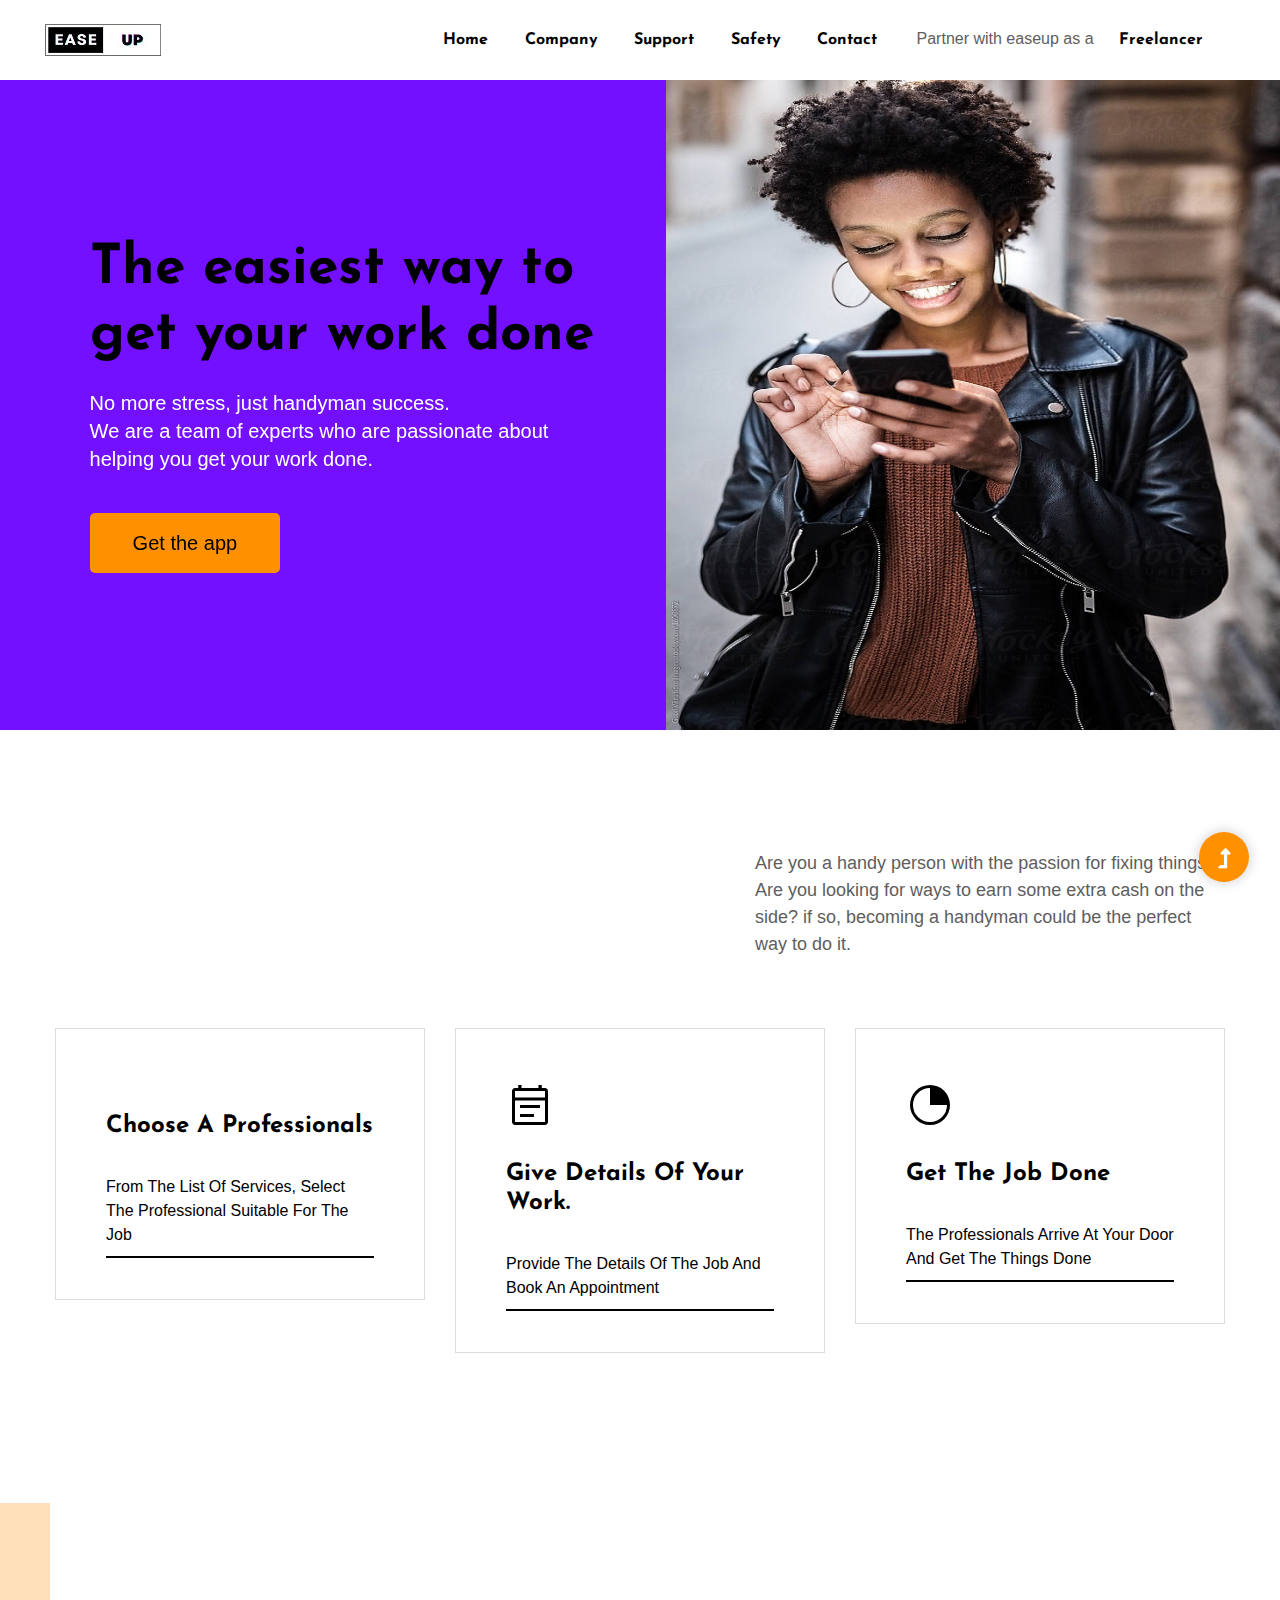
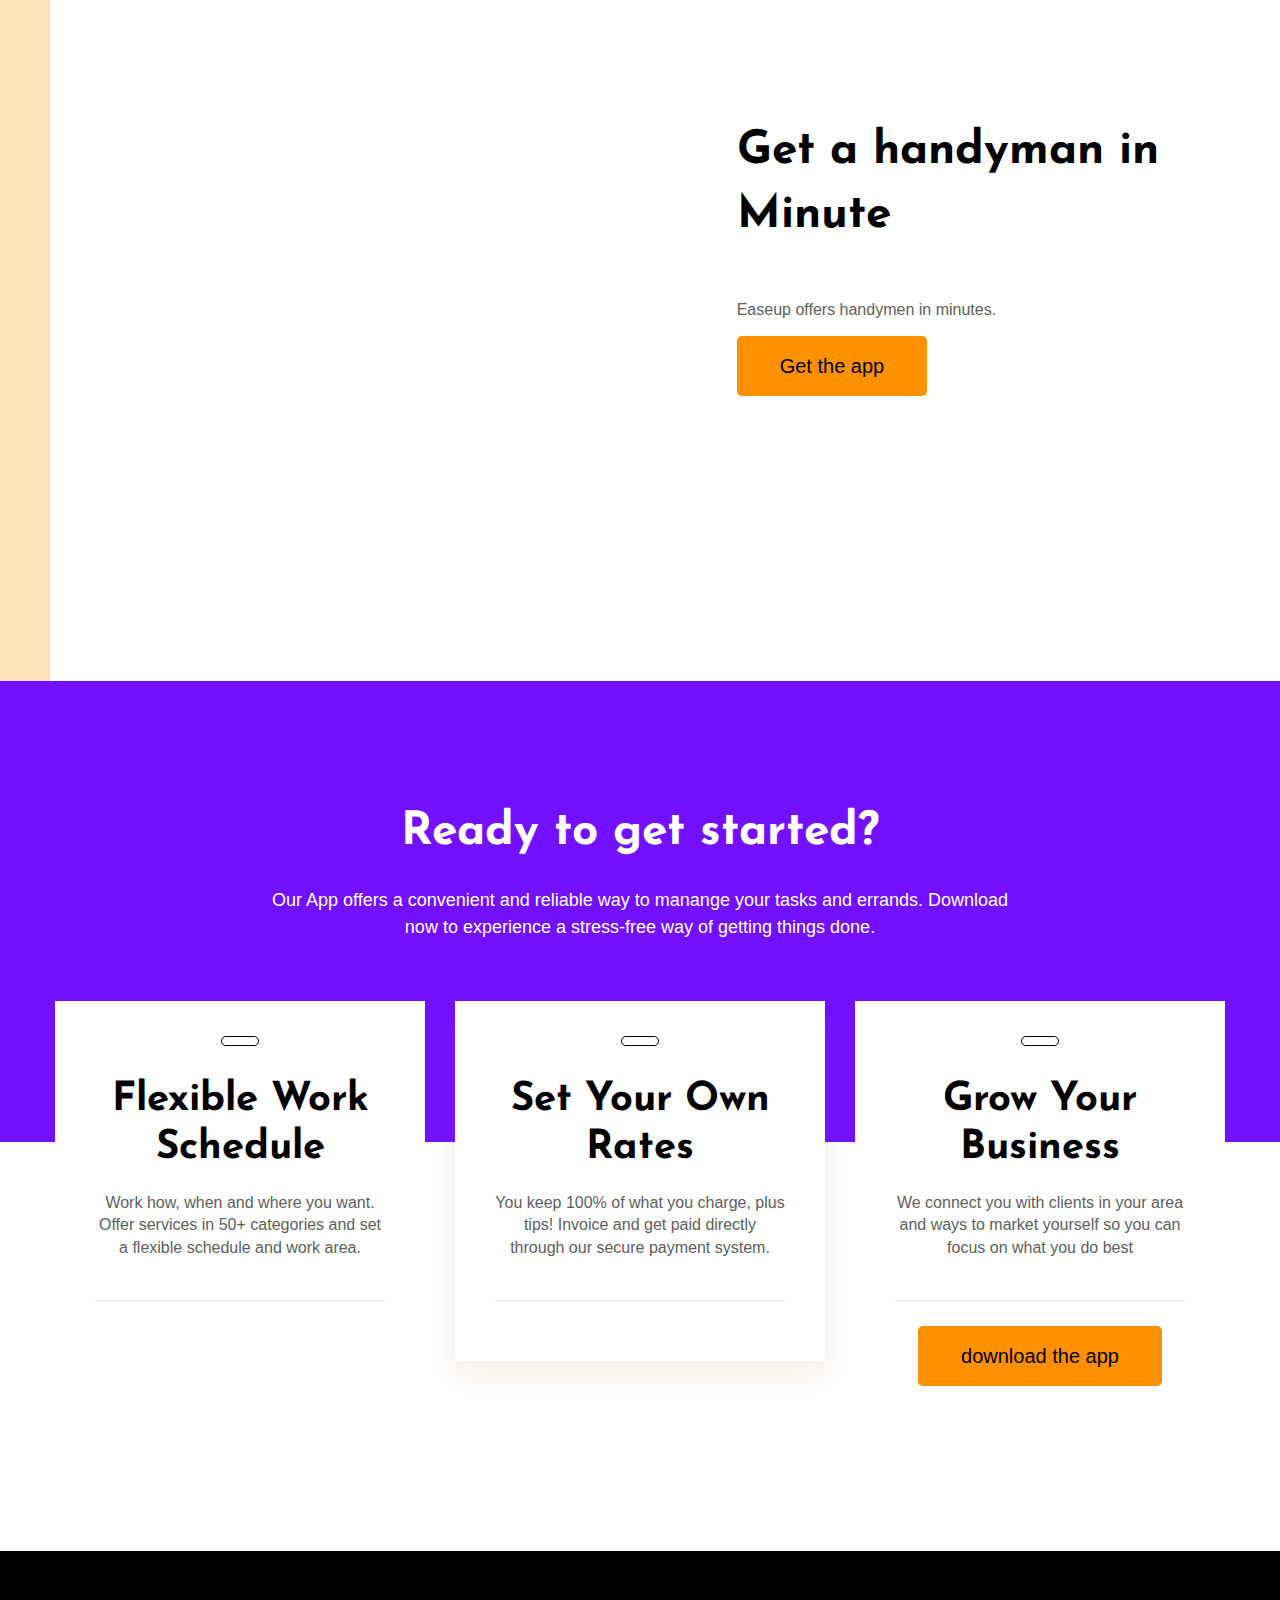
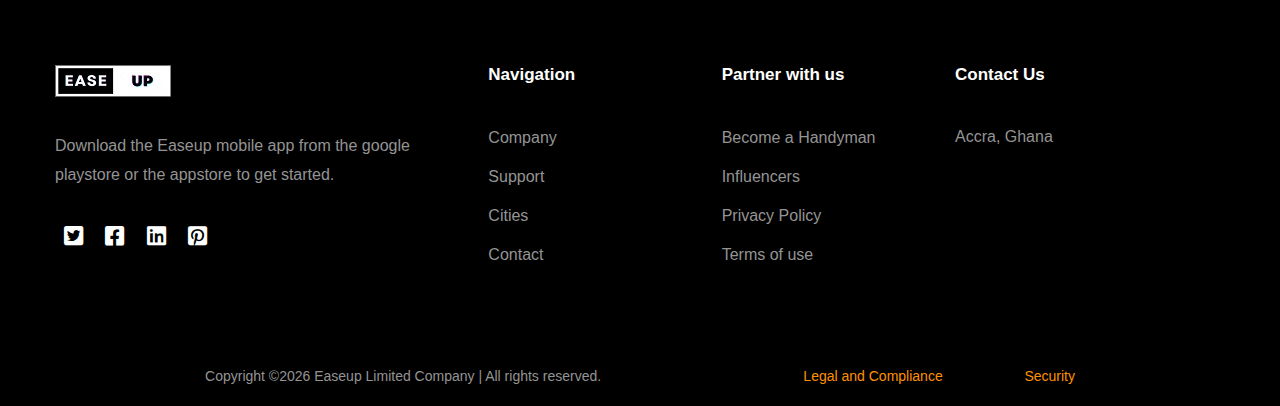
==== Easeup/index.html @ 512943fe "Add files via upload" ====
<!doctype html>
<html class="no-js" lang="zxx">

<head>
<meta charset="utf-8">
<meta http-equiv="x-ua-compatible" content="ie=edge">
<title>Easeup Limited Copmany</title>
<meta name="description" content="">
<meta name="viewport" content="width=device-width, initial-scale=1">
<link rel="manifest" href="site.html">
<link rel="shortcut icon" type="image/x-icon" href="assets/img/favicon.ico">

<link rel="stylesheet" href="assets/css/bootstrap.min.css">
<link rel="stylesheet" href="assets/css/owl.carousel.min.css">
<link rel="stylesheet" href="assets/css/slicknav.css">
<link rel="stylesheet" href="assets/css/animate.min.css">
<link rel="stylesheet" href="assets/css/magnific-popup.css">
<link rel="stylesheet" href="assets/css/fontawesome-all.min.css">
<link rel="stylesheet" href="assets/css/themify-icons.css">
<link rel="stylesheet" href="assets/css/slick.css">
<link rel="stylesheet" href="assets/css/nice-select.css">
<link rel="stylesheet" href="assets/css/style.css">
<script nonce="4cf47ee1-0439-4f21-86e9-0bb307257095">(function(w,d){!function(bv,bw,bx,by){bv[bx]=bv[bx]||{};bv[bx].executed=[];bv.zaraz={deferred:[],listeners:[]};bv.zaraz.q=[];bv.zaraz._f=function(bz){return function(){var bA=Array.prototype.slice.call(arguments);bv.zaraz.q.push({m:bz,a:bA})}};for(const bB of["track","set","debug"])bv.zaraz[bB]=bv.zaraz._f(bB);bv.zaraz.init=()=>{var bC=bw.getElementsByTagName(by)[0],bD=bw.createElement(by),bE=bw.getElementsByTagName("title")[0];bE&&(bv[bx].t=bw.getElementsByTagName("title")[0].text);bv[bx].x=Math.random();bv[bx].w=bv.screen.width;bv[bx].h=bv.screen.height;bv[bx].j=bv.innerHeight;bv[bx].e=bv.innerWidth;bv[bx].l=bv.location.href;bv[bx].r=bw.referrer;bv[bx].k=bv.screen.colorDepth;bv[bx].n=bw.characterSet;bv[bx].o=(new Date).getTimezoneOffset();if(bv.dataLayer)for(const bI of Object.entries(Object.entries(dataLayer).reduce(((bJ,bK)=>({...bJ[1],...bK[1]})))))zaraz.set(bI[0],bI[1],{scope:"page"});bv[bx].q=[];for(;bv.zaraz.q.length;){const bL=bv.zaraz.q.shift();bv[bx].q.push(bL)}bD.defer=!0;for(const bM of[localStorage,sessionStorage])Object.keys(bM||{}).filter((bO=>bO.startsWith("_zaraz_"))).forEach((bN=>{try{bv[bx]["z_"+bN.slice(7)]=JSON.parse(bM.getItem(bN))}catch{bv[bx]["z_"+bN.slice(7)]=bM.getItem(bN)}}));bD.referrerPolicy="origin";bD.src="../../cdn-cgi/zaraz/sd0d9.js?z="+btoa(encodeURIComponent(JSON.stringify(bv[bx])));bC.parentNode.insertBefore(bD,bC)};["complete","interactive"].includes(bw.readyState)?zaraz.init():bv.addEventListener("DOMContentLoaded",zaraz.init)}(w,d,"zarazData","script");})(window,document);</script></head>
<body>
<header>
<div class="header-area">
<div class="main-header header-sticky">
<div class="container-fluid">
<div class="row align-items-center">

<div class="col-xl-2 col-lg-2">
<div class="logo">
<a href="#"><img src="assets/img/logo/logo.jpg" alt=""></a>
</div>
</div>
<div class="col-xl-10 col-lg-10">
<div class="menu-wrapper d-flex align-items-center justify-content-end">

<div class="main-menu d-none d-lg-block">
<nav>
<ul id="navigation">
<li><a href="index.html">Home</a></li>
<li><a href="about.html">Company</a></li>
<li><a href="#">Support</a></li>
<li><a href="#">Safety</a>
<!---<ul class="submenu">
<li><a href="#"></a></li>
<li><a href="#"></a></li>
<li><a href="#"></a></li>
</ul>---->
</li>
<li><a href="#">Contact</a></li>

<li class="button-header">
<p> Partner with easeup as a</li>
<li class="button-header">
<a href="#">Freelancer</a>

</ul>
</nav>
</div>
</div>
</div>

<div class="col-12">
<div class="mobile_menu d-block d-lg-none"></div>
</div>
</div>
</div>
</div>
</div>
</header>
<main>

<div class="slider-area slider-height">
<div class="slider-active">

<div class="single-slider">
<div class="slider-cap-wrapper">
<div class="hero-caption">

<h1 data-animation="fadeInUp" data-delay=".2s">The easiest way to get your work done</h1>
<p data-animation="fadeInUp" data-delay=".6s">No more stress, just handyman success.<br> We are a team of experts who are passionate about helping you get your work done.</p>
<a href="#" class="btn hero-btn" data-animation="fadeInUp" data-delay="1s">Get the app</a>
</div>
<div class="hero-img position-relative">
<img src="assets/img/hero/easeup.jpg" alt="" data-animation="fadeInRight" data-transition-duration="5s">
</div>
</div>
</div>
</div>
</div>


<section class="services-area section-padding">
<div class="container">

<div class="row justify-content-between mb-55">
<div class="col-xl-5 col-lg-6 col-md-6">
<div class="section-tittle section-tittle3">
<!---<h2>No more stress, just handyman success</h2>--->
</div>
</div>
<div class="col-xl-5 col-lg-6 col-md-6">
<div class="section-tittle section-tittle3">
<p>Are you a handy person with the passion for fixing things? 
Are you looking for ways to earn some extra cash on the side? if so, becoming a handyman could be the perfect way to do it.</p>
</div>
</div>
</div>
<div class="row">
<div class="col-lg-4 col-md-6 col-sm-6">
<div class="single-cat mb-50">
<div class="cat-icon">
<img src="assets/img/icon/check.svg" alt="">
</div>
<div class="cat-cap">
<h5><a href="#">Choose a Professionals</a></h5>
<p></p>
<a href="#" class="browse-btn">From the list of services, select the professional suitable for the job</a>
</div>
</div>
</div>
<div class="col-lg-4 col-md-6 col-sm-6">
<div class="single-cat mb-50">
<div class="cat-icon">
<img src="assets/img/icon/event_note.svg" alt="">
</div>
<div class="cat-cap">
<h5><a href="#">Give details of your work.	</a></h5>
<p></p>
<a href="#" class="browse-btn">Provide the details of the job and book an appointment</a>
</div>
</div>
</div>
<div class="col-lg-4 col-md-6 col-sm-6">
<div class="single-cat mb-50">
<div class="cat-icon">
<img src="assets/img/icon/clock_loader.svg" alt="">
</div>
<div class="cat-cap">
<h5><a href="#">Get the job done</a></h5>
<p></p>
<a href="#" class="browse-btn">The professionals arrive at your door and get the things done</a>
</div>
</div>
</div>
</div>
</div>
</section>


<section class="about-area">

<div class="about-img">
</div>

<div class="about-details">
<div class="right-caption">
 
<div class="section-tittle mb-50">
<h2>Get a handyman in<br>Minute</h2>
</div>
<div class="about-more">
<p>Easeup offers handymen in minutes.</p>


<div class="hero-caption">

<h1 data-animation="fadeInUp" data-delay=".2s"></h1>
<p data-animation="fadeInUp" data-delay=".6s"></p>
<a href="#" class="btn hero-btn" data-animation="fadeInUp" data-delay="1s">Get the app</a>
</div>
<!---<p class="pera-bottom">Interdum nulla, ut commodo diam libero vitae erat.
Aenean faucibus nibh et justo cursus id rutrum lorem
imperdiet. Nunc ut sem vitae risus tristique posuere.</p>--->
<div class="footer-tittles">
<p></p>
<h2></h2>
</div>
</div>
</div>
</div>
</section>


<section class="pricing-card-area section-padding">
<div class="container">
<div class="row justify-content-center">
<div class="col-xl-8 col-lg-7 col-md-10">
<div class="section-tittle section-tittle2  text-center mb-60">
<h2>Ready to get started?</h2>
<p>Our App offers a convenient and reliable way to manange your tasks and errands. Download now to experience a stress-free way of getting things done.</p>
</div>
</div>
</div>
<div class="row">
<div class="col-xl-4 col-lg-4 col-md-6 col-sm-10">
<div class="single-card text-center mb-30">
<div class="card-top">
<span></span>
</div>
<div class="card-mid">
<h4><span></span>Flexible Work Schedule</h4>
<p>Work how, when and where you want. Offer services in 50+ categories and set a flexible schedule and work area.</p>
</div>
<!---<div class="card-bottom">

<a href="#" class="btn get-btn">download the app</a>
</div>--->
</div>
</div>
<div class="col-xl-4 col-lg-4 col-md-6 col-sm-10">
<div class="single-card text-center active mb-30">
<div class="card-top">
<span></span>
</div>
<div class="card-mid">
<h4><span></span>Set Your Own Rates</h4>
<p>You keep 100% of what you charge, plus tips! Invoice and get paid directly through our secure payment system.</p>
</div>
<!---<div class="card-bottom">

<a href="#" class="btn get-btn">download the app</a>
</div>--->
</div>
</div>
<div class="col-xl-4 col-lg-4 col-md-6 col-sm-10">
<div class="single-card text-center mb-30">
<div class="card-top">
<span></span>
</div>
<div class="card-mid">
<h4><span></span>Grow Your Business</h4>
<p>We connect you with clients in your area and ways to market yourself so you can focus on what you do best</p>
</div>
<div class="card-bottom">

<a href="#" class="btn get-btn">download the app</a>
</div>
</div>
</div>
</div>
</div>
</section>
<!----
<section class="home-blog-area section-padding">
<div class="container">
<div class="row justify-content-center">
<div class="col-lg-8 col-md-10 col-sm-11">
 
<div class="section-tittle text-center mb-60">
<h2>Our latest blog</h2>
</div>
</div>
</div>
<div class="blog-active">
<div class="col-lg-4 col-md-6 col-sm-6">
<div class="properties">
<div class="properties__card">
<div class="properties__img">
<a href="#"><img src="assets/img/gallery/blog1.jpg" alt=""></a>
<div class="img-text">
<span class="open">Urban</span>
</div>
</div>
<div class="properties__caption">
<h3><a href="#">Starts the automated process.</a></h3>
<p>The automated process starts as soon as your clothes go into the machine.</p>
</div>
</div>
</div>
</div>
<div class="col-lg-4 col-md-6 col-sm-6">
<div class="properties">
<div class="properties__card">
<div class="properties__img">
<a href="#"><img src="assets/img/gallery/blog2.jpg" alt=""></a>
<div class="img-text">
<span class="open">Urban</span>
</div>
</div>
<div class="properties__caption">
<h3><a href="#">Starts the automated process.</a></h3>
<p>The automated process starts as soon as your clothes go into the machine.</p>
</div>
</div>
</div>
</div>
<div class="col-lg-4 col-md-6 col-sm-6">
<div class="properties">
<div class="properties__card">
<div class="properties__img">
<a href="#"><img src="assets/img/gallery/blog3.jpg" alt=""></a>
<div class="img-text">
<span class="open">Urban</span>
</div>
</div>
<div class="properties__caption">
<h3><a href="#">Starts the automated process.</a></h3>
<p>The automated process starts as soon as your clothes go into the machine.</p>
</div>
</div>
</div>
</div>
<div class="col-lg-4 col-md-6 col-sm-6">
<div class="properties">
<div class="properties__card">
<div class="properties__img">
<a href="#"><img src="assets/img/gallery/blog2.jpg" alt=""></a>
<div class="img-text">
<span class="open">Urban</span>
</div>
</div>
<div class="properties__caption">
<h3><a href="#">Starts the automated process.</a></h3>
<p>The automated process starts as soon as your clothes go into the machine.</p>
</div>
</div>
</div>
</div>
</div>
</div>
</section>
----->
</main>
<footer>
<div class="footer-wrapper black-bg">
<div class="footer-area footer-padding">
<div class="container">
<div class="row justify-content-between">
<div class="col-xl-4 col-lg-4 col-md-6 col-sm-8">
<div class="single-footer-caption mb-50">
<div class="single-footer-caption mb-30">

<div class="footer-logo mb-35">
<a href="#"><img src="assets/img/logo/logo2_footer.jpg" alt=""></a>
</div>
<div class="footer-tittle">
<div class="footer-pera">
<p>Download the Easeup mobile app from the google playstore or the appstore to get started.</p>
</div>

<div class="footer-social">
<a href="#"><i class="fab fa-twitter-square"></i></a>
<a href="https://bit.ly/sai4ull"><i class="fab fa-facebook-square"></i></a>
<a href="#"><i class="fab fa-linkedin"></i></a>
<a href="#"><i class="fab fa-pinterest-square"></i></a>
</div>
</div>
</div>
</div>
</div>
<div class="col-xl-2 col-lg-2 col-md-4 col-sm-6">
<div class="single-footer-caption mb-50">
<div class="footer-tittle">
<h4>Navigation</h4>
<ul>
<!---<li><a href="index.html">Home</a></li>--->
<li><a href="about.html">Company</a></li>
<li><a href="#">Support</a></li>
<li><a href="#">Cities</a></li>
<li><a href="#">Contact</a></li>
<!--<li><a href="#">Partner with easeup as a</a></li>--->
</ul>
</div>
</div>
</div>
<div class="col-xl-2 col-lg-2 col-md-8 col-sm-6">
<div class="single-footer-caption mb-50">
<div class="footer-tittle">
<h4>Partner with us</h4>
<ul>
<li><a href="#">Become a Handyman</a></li>
<li><a href="#">Influencers</a></li>
<li><a href="#">Privacy Policy</a></li>
<li><a href="#">Terms of use</a></li>
</ul>
</div>
</div>
</div>
<div class="col-xl-3 col-lg-3 col-md-4 col-sm-8">
<div class="single-footer-caption mb-50">
<div class="footer-tittle mb-20">
<h4>Contact Us</h4>
<p>Accra, Ghana</p>
</div>
<ul class="mb-20">
<li class="number"><a href="#"></a></li>
</ul>
</div>
</div>
</div>
 </div>
</div>

<div class="footer-bottom-area">
<div class="container">
<div class="footer-border">
<div class="row">
<div class="col-xl-12 ">
<div class="footer-copy-right text-center">
<p>Copyright &copy;<script>document.write(new Date().getFullYear());</script>      Easeup Limited Company    |  All rights reserved. &nbsp;&nbsp;&nbsp;&nbsp;&nbsp;&nbsp;&nbsp;&nbsp;&nbsp;&nbsp;&nbsp;&nbsp;&nbsp;&nbsp;&nbsp;&nbsp;&nbsp;&nbsp;&nbsp;&nbsp;&nbsp;&nbsp;&nbsp;&nbsp;&nbsp;&nbsp;&nbsp;&nbsp;&nbsp;&nbsp;&nbsp;&nbsp;&nbsp;&nbsp;&nbsp;&nbsp;&nbsp;&nbsp;&nbsp;&nbsp;&nbsp;&nbsp;&nbsp;&nbsp;&nbsp;&nbsp;&nbsp;&nbsp;&nbsp;&nbsp;&nbsp;<a href="#" target="_blank" rel="nofollow noopener">Legal and Compliance </a> &nbsp;&nbsp;&nbsp;&nbsp;&nbsp;&nbsp;&nbsp;&nbsp;&nbsp;&nbsp;&nbsp;&nbsp;&nbsp;&nbsp;&nbsp;&nbsp;&nbsp;&nbsp;&nbsp;&nbsp;<a href="#" target="_blank" rel="nofollow noopener">Security</a></p>
</div>
</div>
</div>
</div>
</div>
</div>
</div>
</footer>

<div id="back-top">
<a title="Go to Top" href="#"> <i class="fas fa-level-up-alt"></i></a>
</div>


<script src="assets/js/vendor/modernizr-3.5.0.min.js"></script>
<script src="assets/js/vendor/jquery-1.12.4.min.js"></script>
<script src="assets/js/popper.min.js"></script>
<script src="assets/js/bootstrap.min.js"></script>

<script src="assets/js/owl.carousel.min.js"></script>
<script src="assets/js/slick.min.js"></script>

<script src="assets/js/wow.min.js"></script>
<script src="assets/js/jquery.magnific-popup.js"></script>
<script src="assets/js/jquery.slicknav.min.js"></script>

<script src="assets/js/jquery.counterup.min.js"></script>
<script src="assets/js/waypoints.min.js"></script>
<script src="assets/js/jquery.nice-select.min.js"></script>

<script src="assets/js/contact.js"></script>
<script src="assets/js/jquery.form.js"></script>
<script src="assets/js/jquery.validate.min.js"></script>
<script src="assets/js/mail-script.js"></script>
<script src="assets/js/jquery.ajaxchimp.min.js"></script>

<script src="assets/js/plugins.js"></script>
<script src="assets/js/main.js"></script>

<script async src="https://www.googletagmanager.com/gtag/js?id=UA-23581568-13"></script>
<script>
      window.dataLayer = window.dataLayer || [];
      function gtag(){dataLayer.push(arguments);}
      gtag('js', new Date());

      gtag('config', 'UA-23581568-13');
  </script>
<script defer src="https://static.cloudflareinsights.com/beacon.min.js/vb26e4fa9e5134444860be286fd8771851679335129114" integrity="sha512-M3hN/6cva/SjwrOtyXeUa5IuCT0sedyfT+jK/OV+s+D0RnzrTfwjwJHhd+wYfMm9HJSrZ1IKksOdddLuN6KOzw==" data-cf-beacon='{"rayId":"7b3714022f8876fc","version":"2023.3.0","b":1,"token":"cd0b4b3a733644fc843ef0b185f98241","si":100}' crossorigin="anonymous"></script>
</body>

<!-- Mirrored from preview.colorlib.com/theme/thestartup/ by HTTrack Website Copier/3.x [XR&CO'2014], Thu, 06 Apr 2023 03:52:40 GMT -->
</html>
---- Easeup/assets/css/themify-icons.css ----
@font-face {
	font-family: 'themify';
	src:url('../fonts/themify9f24.eot?-fvbane');


	src:url('../fonts/themifyd41d.eot?#iefix-fvbane') format('embedded-opentype'),
		url('../fonts/themify9f24.woff?-fvbane') format('woff'),
		url('../fonts/themify9f24.ttf?-fvbane') format('truetype'),
		url('../fonts/themify9f24.svg?-fvbane#themify') format('svg');
	font-weight: normal;
	font-style: normal;
}

[class^="ti-"], [class*=" ti-"] {
	font-family: 'themify';
	speak: none;
	font-style: normal;
	font-weight: normal;
	font-variant: normal;
	text-transform: none;
	line-height: 1;

	/* Better Font Rendering =========== */
	-webkit-font-smoothing: antialiased;
	-moz-osx-font-smoothing: grayscale;
}
.ti-tablet:before {
	content: "\e609";
}
.ti-search:before {
	content: "\e610";
}
.ti-arrow-right:before {
	content: "\e628";
}
.ti-arrow-left:before {
	content: "\e629";
}
.ti-angle-right:before {
	content: "\e649";
}
.ti-angle-left:before {
	content: "\e64a";
}
.ti-arrow-top-right:before {
	content: "\e65a";
}
.ti-arrow-top-left:before {
	content: "\e65b";
}
.ti-home:before {
	content: "\e69b";
}
.ti-email:before {
	content: "\e75a";
}
---- Easeup/assets/css/nice-select.css ----
.nice-select {
  -webkit-tap-highlight-color: transparent;
  background-color: #fff;
  border-radius: 5px;
  border: solid 1px #e8e8e8;
  box-sizing: border-box;
  clear: both;
  cursor: pointer;
  display: block;
  float: left;
  font-family: inherit;
  font-size: 14px;
  font-weight: normal;
  height: 42px;
  line-height: 40px;
  outline: none;
  padding-left: 18px;
  padding-right: 30px;
  position: relative;
  text-align: left !important;
  -webkit-transition: all 0.2s ease-in-out;
  transition: all 0.2s ease-in-out;
  -webkit-user-select: none;
     -moz-user-select: none;
      -ms-user-select: none;
          user-select: none;
  white-space: nowrap;
  width: auto; }
  .nice-select:hover {
    border-color: #dbdbdb; }
  .nice-select:active, .nice-select.open, .nice-select:focus {
    border-color: #999; }
  .nice-select:after {
    border-bottom: 2px solid #999;
    border-right: 2px solid #999;
    content: '';
    display: block;
    height: 5px;
    margin-top: -4px;
    pointer-events: none;
    position: absolute;
    right: 12px;
    top: 50%;
    -webkit-transform-origin: 66% 66%;
        -ms-transform-origin: 66% 66%;
            transform-origin: 66% 66%;
    -webkit-transform: rotate(45deg);
        -ms-transform: rotate(45deg);
            transform: rotate(45deg);
    -webkit-transition: all 0.15s ease-in-out;
    transition: all 0.15s ease-in-out;
    width: 5px; }
  .nice-select.open:after {
    -webkit-transform: rotate(-135deg);
        -ms-transform: rotate(-135deg);
            transform: rotate(-135deg); }
  .nice-select.open .list {
    opacity: 1;
    pointer-events: auto;
    -webkit-transform: scale(1) translateY(0);
        -ms-transform: scale(1) translateY(0);
            transform: scale(1) translateY(0); }
  .nice-select.disabled {
    border-color: #ededed;
    color: #999;
    pointer-events: none; }
    .nice-select.disabled:after {
      border-color: #cccccc; }
  .nice-select.right {
    float: right; }
    .nice-select.right .list {
      left: auto;
      right: 0; }
  .nice-select.small {
    font-size: 12px;
    height: 36px;
    line-height: 34px; }
    .nice-select.small:after {
      height: 4px;
      width: 4px; }
    .nice-select.small .option {
      line-height: 34px;
      min-height: 34px; }
  .nice-select .list {
    background-color: #fff;
    border-radius: 5px;
    box-shadow: 0 0 0 1px rgba(68, 68, 68, 0.11);
    box-sizing: border-box;
    margin-top: 4px;
    opacity: 0;
    overflow: hidden;
    padding: 0;
    pointer-events: none;
    position: absolute;
    top: 100%;
    left: 0;
    -webkit-transform-origin: 50% 0;
        -ms-transform-origin: 50% 0;
            transform-origin: 50% 0;
    -webkit-transform: scale(0.75) translateY(-21px);
        -ms-transform: scale(0.75) translateY(-21px);
            transform: scale(0.75) translateY(-21px);
    -webkit-transition: all 0.2s cubic-bezier(0.5, 0, 0, 1.25), opacity 0.15s ease-out;
    transition: all 0.2s cubic-bezier(0.5, 0, 0, 1.25), opacity 0.15s ease-out;
    z-index: 9; }
    .nice-select .list:hover .option:not(:hover) {
      background-color: transparent !important; }
  .nice-select .option {
    cursor: pointer;
    font-weight: 400;
    line-height: 40px;
    list-style: none;
    min-height: 40px;
    outline: none;
    padding-left: 18px;
    padding-right: 29px;
    text-align: left;
    -webkit-transition: all 0.2s;
    transition: all 0.2s; }
    .nice-select .option:hover, .nice-select .option.focus, .nice-select .option.selected.focus {
      background-color: #f6f6f6; }
    .nice-select .option.selected {
      font-weight: bold; }
    .nice-select .option.disabled {
      background-color: transparent;
      color: #999;
      cursor: default; }

.no-csspointerevents .nice-select .list {
  display: none; }

.no-csspointerevents .nice-select.open .list {
  display: block; }
---- Easeup/assets/css/style.css ----
@import url("https://fonts.googleapis.com/css2?family=Josefin+Sans:wght@300;400;500;600;700&amp;family=Roboto:wght@400;500;700;900&amp;display=swap");.section-bg1{background:#7210ff}.black-bg{background:#7210ff}.boxed-btn{background:#7210ff;color:#7210ff !important;display:inline-block;padding:18px 44px;font-family:"Josefin Sans",sans-serif;font-size:14px;font-weight:400;border:0;border:1px solid #FF9100;letter-spacing:3px;text-align:center;color:#;text-transform:uppercase;cursor:pointer}.boxed-btn:hover{background:#7210ff;color:#7210ff !important;border:1px solid #7210ff}.boxed-btn:focus{outline:none}body{font-family:"Roboto",sans-serif;font-weight:normal;font-style:normal;font-size:16px}h1,h2,h3,h4,h5,h6{font-family:"Josefin Sans",sans-serif;color:#000000;margin-top:0px;font-style:normal;font-weight:500;text-transform:normal}p{font-family:"Roboto",sans-serif;color:#5E5E5E;font-size:16px;line-height:30px;margin-bottom:15px;font-weight:normal;line-height:1.4}.f-right{float:right}.fix{overflow:hidden}.clear{clear:both}.mb-5{margin-bottom:5px}.mb-20{margin-bottom:20px}.mb-30{margin-bottom:30px}.mb-35{margin-bottom:35px}.mb-50{margin-bottom:50px}.mb-55{margin-bottom:55px}.mb-60{margin-bottom:60px}.mt-10{margin-top:10px}.mt-30{margin-top:30px}.mt-40{margin-top:40px}a,.button{-webkit-transition:all .3s ease-out 0s;-moz-transition:all .3s ease-out 0s;-ms-transition:all .3s ease-out 0s;-o-transition:all .3s ease-out 0s;transition:all .3s ease-out 0s}a:focus,.button:focus{text-decoration:none;outline:none}a{color:#635c5c}a:hover{color:#fff}a:focus,a:hover{text-decoration:none}a,button{color:#fff;outline:medium none}button:focus,input:focus,input:focus,textarea,textarea:focus{outline:0}input:focus::-moz-placeholder{opacity:0;-webkit-transition:.4s;-o-transition:.4s;transition:.4s}h1 a,h2 a,h3 a,h4 a,h5 a,h6 a{color:inherit}ul{margin:0px;padding:0px}li{list-style:none}@keyframes bounce{0%{transform:translateY(-3px)}50%{transform:translateY(3px)}100%{transform:translateY(-3px)}}.sticky-bar{left:0;margin:auto;position:fixed;top:0;width:100%;-webkit-box-shadow:0 10px 15px rgba(25,25,25,0.1);box-shadow:0 10px 15px rgba(25,25,25,0.1);z-index:9999;-webkit-animation:300ms ease-in-out 0s normal none 1 running fadeInDown;animation:300ms ease-in-out 0s normal none 1 running fadeInDown;-webkit-box-shadow:0 10px 15px rgba(25,25,25,0.1)}#back-top{background:#FF9100;height:50px;width:50px;right:31px;bottom:18px;position:fixed;color:#fff;font-size:20px;text-align:center;border-radius:50%;line-height:48px;border:2px solid transparent;box-shadow:0 0 10px 3px rgba(108,98,98,0.2)}@media (max-width: 575px){#back-top{right:16px}}#back-top a i{display:block;line-height:50px}@-webkit-keyframes heartbeat{to{-webkit-transform:scale(1.03);transform:scale(1.03)}}@keyframes rotateme{from{-webkit-transform:rotate(0deg);transform:rotate(0deg)}to{-webkit-transform:rotate(360deg);transform:rotate(360deg)}}@-webkit-keyframes rotateme{from{-webkit-transform:rotate(0deg)}to{-webkit-transform:rotate(360deg)}}.slick-initialized .slick-slide{outline:0}.nice-select{line-height:30px;border:1px solid #eaeaea;height:50px;width:100%;color:#071112;font-weight:500;text-transform:capitalize;padding-top:10px;border-radius:25px}.nice-select::after{border-bottom:2px solid #a3a3a3;border-right:2px solid #a3a3a3;height:7px;right:41px;width:7px}.nice-select .list{width:100%;border-radius:0}.nice-select.open .list{width:100%;border-radius:0}.nice-select .option{color:#071112}.nice-select::placeholder{color:#5E5E5E;font-size:16px;font-weight:400}.section-padding{padding-top:120px;padding-bottom:100px}@media only screen and (min-width: 768px) and (max-width: 991px){.section-padding{padding-top:100px;padding-bottom:90px}}@media only screen and (min-width: 576px) and (max-width: 767px){.section-padding{padding-top:70px;padding-bottom:40px}}@media (max-width: 575px){.section-padding{padding-top:70px;padding-bottom:40px}}.bottom-padding{padding-bottom:90px}@media only screen and (min-width: 768px) and (max-width: 991px){.bottom-padding{padding-bottom:70px}}@media only screen and (min-width: 576px) and (max-width: 767px){.bottom-padding{padding-bottom:70px}}@media (max-width: 575px){.bottom-padding{padding-bottom:70px}}.footer-padding{padding-top:114px;padding-bottom:0}@media only screen and (min-width: 768px) and (max-width: 991px){.footer-padding{padding-top:100px;padding-bottom:20px}}@media only screen and (min-width: 576px) and (max-width: 767px){.footer-padding{padding-top:80px;padding-bottom:20px}}@media (max-width: 575px){.footer-padding{padding-top:80px;padding-bottom:0px}}@media (max-width: 575px){.section-tittle{margin-bottom:50px;text-align:left !important}}@media only screen and (min-width: 576px) and (max-width: 767px){.section-tittle{margin-bottom:50px}}.section-tittle p{color:#5E5E5E;font-size:18px;font-weight:400;line-height:1.5}.section-tittle p a{text-decoration:underline}.section-tittle>span{color:#140C40;font-size:20px;font-weight:400;margin-bottom:22px;text-transform:capitalize;display:inline-block;letter-spacing:0.05em}@media (max-width: 575px){.section-tittle>span{font-size:14px;padding-left:0px;text-align:left}}.section-tittle h2{font-size:46px;display:block;font-weight:700;line-height:1.4;margin-bottom:22px}@media only screen and (min-width: 992px) and (max-width: 1199px){.section-tittle h2{font-size:41px}}@media only screen and (min-width: 768px) and (max-width: 991px){.section-tittle h2{font-size:43px}}@media only screen and (min-width: 576px) and (max-width: 767px){.section-tittle h2{font-size:31px}}@media (max-width: 575px){.section-tittle h2{text-align:left;font-size:24px}}.section-tittle.section-tittle2 h2{color:#fff}.section-tittle.section-tittle2 p{color:#fff}@media (max-width: 575px){.section-tittle.section-tittle3{margin-bottom:0px}}@media only screen and (min-width: 576px) and (max-width: 767px){.section-tittle.section-tittle3{margin-bottom:0px}}.section-img-bg{background-size:cover;background-repeat:no-repeat;background-position:center center;background-attachment:fixed}.section-bg1{background:#2D0A31}.black-bg{background:#000}.btn{background:#FF9100;font-family:"Roboto",sans-serif;text-transform:inherit !important;padding:30px 43px;color:#000 !important;cursor:pointer;display:inline-block;font-size:20px !important;font-weight:500 !important;border-radius:5px;line-height:1;line-height:0;cursor:pointer;-moz-user-select:none;transition:color 0.4s linear;position:relative;z-index:1;border:0;overflow:hidden}.btn::before{content:"";position:absolute;left:0;top:0;width:101%;height:101%;background:#000;z-index:1;border-radius:5px;transition:transform 0.5s;transition-timing-function:ease;transform-origin:0 0;transition-timing-function:cubic-bezier(0.5, 1.6, 0.4, 0.7);transform:scaleX(0);border-radius:0px}.btn i{padding-right:11px}.btn:hover{color:#fff !important}.btn:hover::before{transform:scaleX(1);z-index:-1}.btn_0{border:none;padding:14px 34px  !important;text-transform:capitalize !important;border-radius:4px;font-size:16px !important;font-weight:500 !important;display:inline-block !important;cursor:pointer;color:#fff !important;display:inline-block;-webkit-transition:all .5s ease-out 0s;-moz-transition:all .5s ease-out 0s;-ms-transition:all .5s ease-out 0s;-o-transition:all .5s ease-out 0s;transition:all .5s ease-out 0s;background-image:linear-gradient(to left, #FF9100, #df7e00, #FF9100);background-position:right;background-size:200%}.btn_0 i{color:#ffffff;font-size:13px;font-weight:500;position:relative;left:26px;-webkit-transition:all .4s ease-out 0s;-moz-transition:all .4s ease-out 0s;-ms-transition:all .4s ease-out 0s;-o-transition:all .4s ease-out 0s;transition:all .4s ease-out 0s}.btn_0:hover i{left:30px}.btn_0 img{padding-right:17px}.btn_0:hover{-webkit-transition:all .4s ease-out 0s;-moz-transition:all .4s ease-out 0s;-ms-transition:all .4s ease-out 0s;-o-transition:all .4s ease-out 0s;transition:all .4s ease-out 0s;background-position:left;background-image:linear-gradient(to left, #FF9100, #df7e00, #FF9100);color:#fff}.browse-btn{color:#000;font-weight:500;font-size:16px;position:relative;display:inline-block;text-transform:uppercase}.browse-btn::before{position:absolute;content:"";background:#000;width:100%;height:2px;bottom:-11px}.browse-btn:hover{color:#FF9100;letter-spacing:0.5px}.browse-btn:hover::before{background:#FF9100}.header-btn{color:#fff !important;font-size:17px !important;font-weight:700 !important;padding:10px 24px !important;display:inline-block !important}.header-btn i{padding-right:9px;font-size:17px;color:#fff}.hero-btn{padding:30px 43px}.submit-btn{width:100%;background:#FF9100;font-family:"Roboto",sans-serif;text-transform:inherit !important;padding:30px 43px;color:#fff !important;cursor:pointer;display:inline-block;font-size:16px !important;font-weight:500 !important;border-radius:5px;line-height:1;line-height:0;cursor:pointer;-moz-user-select:none;transition:color 0.4s linear;position:relative;z-index:1;border:0;overflow:hidden}.submit-btn::before{content:"";position:absolute;left:0;top:0;width:101%;height:101%;background:#000;z-index:1;border-radius:5px;transition:transform 0.5s;transition-timing-function:ease;transform-origin:0 0;transition-timing-function:cubic-bezier(0.5, 1.6, 0.4, 0.7);transform:scaleX(0);border-radius:0px}.submit-btn:hover{color:#fff !important}.submit-btn:hover::before{transform:scaleX(1);z-index:-1}.submit-btn i{font-size:20px;margin-right:10px;color:#fff;-webkit-transition:all .3s ease-out 0s;-moz-transition:all .3s ease-out 0s;-ms-transition:all .3s ease-out 0s;-o-transition:all .3s ease-out 0s;transition:all .3s ease-out 0s}.btn_1{background-color:#FF9100;border:1px solid #FF9100;color:#fff !important;display:inline-block;padding:16px 41px;text-transform:capitalize;line-height:16px;margin-top:32px;font-size:13px}.btn_1:hover{background-color:#fff;border:1px solid #FF9100;color:#FF9100 !important}.btn.focus,.btn:focus{outline:0;box-shadow:none}.btn.focus,.btn:focus{outline:0;box-shadow:none}.header-area .main-header{padding:0px 85px}@media only screen and (min-width: 1200px) and (max-width: 1600px){.header-area .main-header{padding:0px 30px}}@media only screen and (min-width: 992px) and (max-width: 1199px){.header-area .main-header{padding:0px 15px}}@media only screen and (min-width: 768px) and (max-width: 991px){.header-area .main-header{padding:15px 50px}}@media only screen and (min-width: 576px) and (max-width: 767px){.header-area .main-header{padding:15px 0px}}@media (max-width: 575px){.header-area .main-header{padding:15px 0px}}@media only screen and (min-width: 1200px) and (max-width: 1600px){.main-header .main-menu{margin-right:30px}}.main-header .main-menu ul li{display:inline-block;position:relative;z-index:1;margin:0px 21px}@media only screen and (min-width: 1200px) and (max-width: 1600px){.main-header .main-menu ul li{margin:0 14px}}@media only screen and (min-width: 992px) and (max-width: 1199px){.main-header .main-menu ul li{margin:0 8px}}.main-header .main-menu ul li a{color:#000;font-weight:700;padding:28px 2px;display:block;font-size:16px;-webkit-transition:all .3s ease-out 0s;-moz-transition:all .3s ease-out 0s;-ms-transition:all .3s ease-out 0s;-o-transition:all .3s ease-out 0s;transition:all .3s ease-out 0s;text-transform:normal;font-family:"Josefin Sans",sans-serif;position:relative}.main-header .main-menu ul li:hover>a{color:#FF9100}.main-header .main-menu ul ul.submenu{position:absolute;width:170px;background:#FF9100;left:0;top:90%;visibility:hidden;opacity:0;box-shadow:0 0 10px 3px rgba(0,0,0,0.05);padding:17px 0;-webkit-transition:all .3s ease-out 0s;-moz-transition:all .3s ease-out 0s;-ms-transition:all .3s ease-out 0s;-o-transition:all .3s ease-out 0s;transition:all .3s ease-out 0s}.main-header .main-menu ul ul.submenu>li{margin-left:7px;display:block}.main-header .main-menu ul ul.submenu>li>a{padding:6px 10px !important;font-size:16px;color:#fff}.main-header .main-menu ul ul.submenu>li>a:hover{color:#fff;background:none;padding-left:13px !important}.main-header .main-menu ul>li:hover>ul.submenu{visibility:visible;opacity:1;top:100%}.button-header{margin:0 !important;margin-left:19px !important}@media only screen and (min-width: 768px) and (max-width: 991px){.button-header{margin-left:0px !important}}@media only screen and (min-width: 576px) and (max-width: 767px){.button-header{margin-left:0px !important}}@media (max-width: 575px){.button-header{margin-left:0px !important}}.header-sticky.sticky-bar{background:#fff}.header-sticky.sticky-bar.sticky .main-menu ul li a{padding:20px 20px !important}@media only screen and (min-width: 768px) and (max-width: 991px){.header-sticky.sticky-bar.sticky{padding:15px 0px}}@media only screen and (min-width: 576px) and (max-width: 767px){.header-sticky.sticky-bar.sticky{padding:15px 0px}}@media (max-width: 575px){.header-sticky.sticky-bar.sticky{padding:15px 0px}}.mobile_menu{position:absolute;right:0px;width:100%;z-index:99}.slider-height{height:750px;background-repeat:no-repeat;background-position:center center;background-size:cover}@media only screen and (min-width: 1200px) and (max-width: 1600px){.slider-height{height:650px}}@media only screen and (min-width: 992px) and (max-width: 1199px){.slider-height{height:550px}}@media only screen and (min-width: 768px) and (max-width: 991px){.slider-height{height:450px}}@media only screen and (min-width: 576px) and (max-width: 767px){.slider-height{height:450px}}@media (max-width: 575px){.slider-height{height:450px}}.hero-height2{height:420px;background-repeat:no-repeat;background-position:center center;background-size:cover;position:relative}@media only screen and (min-width: 992px) and (max-width: 1199px){.hero-height2{height:420px}}@media only screen and (min-width: 768px) and (max-width: 991px){.hero-height2{height:370px}}@media only screen and (min-width: 576px) and (max-width: 767px){.hero-height2{height:280px}}@media (max-width: 575px){.hero-height2{height:280px}}.slider-area{background:#7210ff;margin-top:-1px}.slider-area .single-slider .slider-cap-wrapper{display:-webkit-box;display:-moz-box;display:-ms-flexbox;display:-webkit-flex;display:flex;-webkit-box-pack:end;-moz-box-pack:end;-ms-flex-pack:end;-webkit-justify-content:flex-end;justify-content:flex-end;-webkit-box-align:center;-moz-box-align:center;-ms-flex-align:center;-webkit-align-items:center;align-items:center;-webkit-flex-wrap:wrap;-ms-flex-wrap:wrap;flex-wrap:wrap}.slider-area .single-slider .slider-cap-wrapper .hero-img{width:50%;overflow:hidden}@media only screen and (min-width: 1200px) and (max-width: 1600px){.slider-area .single-slider .slider-cap-wrapper .hero-img{width:48%}}@media only screen and (min-width: 992px) and (max-width: 1199px){.slider-area .single-slider .slider-cap-wrapper .hero-img{width:50%}}@media only screen and (min-width: 768px) and (max-width: 991px){.slider-area .single-slider .slider-cap-wrapper .hero-img{width:53%}}@media only screen and (min-width: 576px) and (max-width: 767px){.slider-area .single-slider .slider-cap-wrapper .hero-img{display:none}}@media (max-width: 575px){.slider-area .single-slider .slider-cap-wrapper .hero-img{display:none}}.slider-area .single-slider .slider-cap-wrapper .hero-img img{width:100%;height:750px}@media only screen and (min-width: 1200px) and (max-width: 1600px){.slider-area .single-slider .slider-cap-wrapper .hero-img img{height:650px}}@media only screen and (min-width: 992px) and (max-width: 1199px){.slider-area .single-slider .slider-cap-wrapper .hero-img img{height:550px}}@media only screen and (min-width: 768px) and (max-width: 991px){.slider-area .single-slider .slider-cap-wrapper .hero-img img{height:450px}}.slider-area .single-slider .slider-cap-wrapper .hero-img.hero-img2 img{height:420px !important}@media only screen and (min-width: 1200px) and (max-width: 1600px){.slider-area .single-slider .slider-cap-wrapper .hero-img.hero-img2 img{height:420px !important}}@media only screen and (min-width: 992px) and (max-width: 1199px){.slider-area .single-slider .slider-cap-wrapper .hero-img.hero-img2 img{height:420px !important}}@media only screen and (min-width: 768px) and (max-width: 991px){.slider-area .single-slider .slider-cap-wrapper .hero-img.hero-img2 img{height:370px !important}}@media (max-width: 575px){.slider-area .single-slider .slider-cap-wrapper .hero-img.hero-img2 img{height:350px !important}}.slider-area .single-slider .slider-cap-wrapper .hero-caption{position:relative;width:35%;padding-right:50px}@media only screen and (min-width: 1200px) and (max-width: 1600px){.slider-area .single-slider .slider-cap-wrapper .hero-caption{width:45%}}@media only screen and (min-width: 992px) and (max-width: 1199px){.slider-area .single-slider .slider-cap-wrapper .hero-caption{width:46%}}@media only screen and (min-width: 768px) and (max-width: 991px){.slider-area .single-slider .slider-cap-wrapper .hero-caption{width:45%}}@media only screen and (min-width: 576px) and (max-width: 767px){.slider-area .single-slider .slider-cap-wrapper .hero-caption{width:91%;padding-left:37px;margin-top:60px}}@media (max-width: 575px){.slider-area .single-slider .slider-cap-wrapper .hero-caption{margin-top:69px;width:100%;padding-left:37px}}.slider-area .single-slider .slider-cap-wrapper .hero-caption span{color:#ffffff;font-size:14px;font-weight:700;text-transform:uppercase;margin-bottom:26px;display:block}.slider-area .single-slider .slider-cap-wrapper .hero-caption h1{font-size:60px;font-weight:700;margin-bottom:20px;line-height:1.2;display:block}@media only screen and (min-width: 1200px) and (max-width: 1400px){.slider-area .single-slider .slider-cap-wrapper .hero-caption h1{font-size:55px}}@media only screen and (min-width: 992px) and (max-width: 1199px){.slider-area .single-slider .slider-cap-wrapper .hero-caption h1{font-size:45px}}@media only screen and (min-width: 768px) and (max-width: 991px){.slider-area .single-slider .slider-cap-wrapper .hero-caption h1{font-size:33px}}@media only screen and (min-width: 576px) and (max-width: 767px){.slider-area .single-slider .slider-cap-wrapper .hero-caption h1{font-size:37px;margin-bottom:30px}}@media (max-width: 575px){.slider-area .single-slider .slider-cap-wrapper .hero-caption h1{font-size:24px;margin-bottom:25px}}.slider-area .single-slider .slider-cap-wrapper .hero-caption p{margin-bottom:40px;display:block;font-size:20px;padding-right:50px;color:#ffffff;line-height:1.4}@media only screen and (min-width: 992px) and (max-width: 1199px){.slider-area .single-slider .slider-cap-wrapper .hero-caption p br{display:none}}@media only screen and (min-width: 768px) and (max-width: 991px){.slider-area .single-slider .slider-cap-wrapper .hero-caption p br{display:none}}@media only screen and (min-width: 576px) and (max-width: 767px){.slider-area .single-slider .slider-cap-wrapper .hero-caption p br{display:none}}@media (max-width: 575px){.slider-area .single-slider .slider-cap-wrapper .hero-caption p br{display:none}}@media only screen and (min-width: 1200px) and (max-width: 1600px){.slider-area .single-slider .slider-cap-wrapper .hero-caption p{padding-right:17px}}@media only screen and (min-width: 768px) and (max-width: 991px){.slider-area .single-slider .slider-cap-wrapper .hero-caption p{margin-bottom:29px;font-size:18px;padding-right:21px}}@media (max-width: 575px){.slider-area .single-slider .slider-cap-wrapper .hero-caption p{margin-bottom:29px;font-size:18px;padding-right:0px}}.slider-active button.slick-arrow{position:absolute;right:60px;top:50%;transform:translateY(-50%);background:none;border:0;padding:0;z-index:2;opacity:1;cursor:pointer;visibility:visible;height:50px;width:50px;line-height:50px;border-radius:50%;background:#fff}@media only screen and (min-width: 768px) and (max-width: 991px){.slider-active button.slick-arrow{line-height:40px;height:40px;width:40px;right:40px}}@media only screen and (min-width: 576px) and (max-width: 767px){.slider-active button.slick-arrow{line-height:40px;height:40px;width:40px;right:40px}}@media (max-width: 575px){.slider-active button.slick-arrow{line-height:40px;height:40px;width:40px;right:40px}}.slider-active button.slick-arrow i{font-size:25px;line-height:50px;color:#FF9100}@media only screen and (min-width: 768px) and (max-width: 991px){.slider-active button.slick-arrow i{line-height:40px}}@media only screen and (min-width: 576px) and (max-width: 767px){.slider-active button.slick-arrow i{line-height:40px}}@media (max-width: 575px){.slider-active button.slick-arrow i{line-height:40px}}.slider-active button.slick-next{right:50px}@media only screen and (min-width: 768px) and (max-width: 991px){.slider-active button.slick-next{right:20px}}.slider-active button.slick-prev{left:52%}@media only screen and (min-width: 768px) and (max-width: 991px){.slider-active button.slick-prev{left:42%}}.services-area .single-cat{border:1px solid #ddd;padding:52px 50px;-webkit-transition:all .4s ease-out 0s;-moz-transition:all .4s ease-out 0s;-ms-transition:all .4s ease-out 0s;-o-transition:all .4s ease-out 0s;transition:all .4s ease-out 0s;z-index:1;background:#ffff}@media only screen and (min-width: 992px) and (max-width: 1199px){.services-area .single-cat{padding:36px 29px}}@media (max-width: 575px){.services-area .single-cat{padding:30px 22px}}@media only screen and (min-width: 576px) and (max-width: 767px){.services-area .single-cat{padding:30px 18px}}.services-area .single-cat .cat-icon img{margin-bottom:31px}.services-area .single-cat .cat-cap h5>a{font-family:"Josefin Sans",sans-serif;color:#000;-webkit-transition:all .2s ease-out 0s;-moz-transition:all .2s ease-out 0s;-ms-transition:all .2s ease-out 0s;-o-transition:all .2s ease-out 0s;transition:all .2s ease-out 0s;font-size:24px;font-weight:700;margin-bottom:14px;display:block}@media only screen and (min-width: 576px) and (max-width: 767px){.services-area .single-cat .cat-cap h5>a{font-size:21px}}@media (max-width: 575px){.services-area .single-cat .cat-cap h5>a{font-size:23px}}.services-area .single-cat .cat-cap p{-webkit-transition:all .2s ease-out 0s;-moz-transition:all .2s ease-out 0s;-ms-transition:all .2s ease-out 0s;-o-transition:all .2s ease-out 0s;transition:all .2s ease-out 0s;color:#ffffff;font-size:16px;margin-bottom:34px}@media only screen and (min-width: 576px) and (max-width: 767px){.services-area .single-cat .cat-cap p{font-size:15px}}.services-area .single-cat .cat-cap a{color:#000;-webkit-transition:all .2s ease-out 0s;-moz-transition:all .2s ease-out 0s;-ms-transition:all .2s ease-out 0s;-o-transition:all .2s ease-out 0s;transition:all .2s ease-out 0s;text-transform:capitalize;font-size:16px;font-weight:400}.services-area .single-cat .cat-cap a:Hover{color:#FF9100}.services-area .single-cat:hover{border:1px solid transparent;box-shadow:0px 15px 25px rgba(168,96,0,0.1)}.project-us{position:relative;position:relative}@media only screen and (min-width: 768px) and (max-width: 991px){.project-us .project-right-cap{padding-top:50px}}@media only screen and (min-width: 992px) and (max-width: 1199px){.project-us .project-right-cap{padding-top:50px}}@media only screen and (min-width: 576px) and (max-width: 767px){.project-us .project-right-cap{padding-top:40px}}@media (max-width: 575px){.project-us .project-right-cap{padding-top:40px}}.project-us .project-right-cap .project-right-img img{width:100%}.project-us .collapse-wrapper{width:70%}@media (max-width: 575px){.project-us .collapse-wrapper{width:100%}}.project-us .collapse-wrapper .card{border:0em;border-radius:0}.project-us .collapse-wrapper .card:last-child{margin-bottom:0px}.project-us .collapse-wrapper .card-header{padding:0;border-radius:0;background:none;border:0}.project-us .collapse-wrapper .card-header a{font-size:16px;padding:20px 15px 20px 41px;color:#506072;display:block;text-decoration:none;border-bottom:1px solid #EFEFEF !important;font-size:18px;font-weight:600}.project-us .collapse-wrapper .card-header a.btn-link{color:#FF9100}.project-us .collapse-wrapper .card-header a.collapsed{color:#010A44}.project-us .collapse-wrapper .card-header h2 a.collapsed::after{content:"\e61a";font-weight:800;color:#FF9100}.project-us .collapse-wrapper .card-header h2 a::after{position:absolute;top:22px;font-size:15px;color:#FF9100;left:8px;font-weight:600;content:"\e622";font-family:'themify'}.project-us .collapse-wrapper .card-body{background:#fff;padding:20px 38px}.about-area{display:-webkit-box;display:-moz-box;display:-ms-flexbox;display:-webkit-flex;display:flex;-webkit-box-align:center;-moz-box-align:center;-ms-flex-align:center;-webkit-align-items:center;align-items:center}@media only screen and (min-width: 768px) and (max-width: 991px){.about-area{display:block}}@media (max-width: 575px){.about-area{display:block}}@media only screen and (min-width: 576px) and (max-width: 767px){.about-area{display:block}}.about-area .about-img{background-image:url(../img/gallery/simulaterscreen.png);background-repeat:no-repeat;background-position:center center;display:-webkit-box;display:-moz-box;display:-ms-flexbox;display:-webkit-flex;display:flex;-webkit-box-pack:end;-moz-box-pack:end;-ms-flex-pack:end;-webkit-justify-content:flex-end;justify-content:flex-end;-webkit-box-align:end;-moz-box-align:end;-ms-flex-align:end;-webkit-align-items:flex-end;align-items:flex-end;height:778px;width:50%;margin-left:147px;position:relative}@media only screen and (min-width: 1200px) and (max-width: 1400px){.about-area .about-img{margin-left:50px}}@media only screen and (min-width: 992px) and (max-width: 1199px){.about-area .about-img{margin-left:30px}}@media only screen and (min-width: 768px) and (max-width: 991px){.about-area .about-img{margin-left:30px}}@media only screen and (min-width: 576px) and (max-width: 767px){.about-area .about-img{margin-left:30px}}@media (max-width: 575px){.about-area .about-img{margin-left:0px}}.about-area .about-img::before{position:absolute;content:"";background:#FFE0BB;top:0;left:-147px;height:100%;width:147px}@media only screen and (min-width: 1200px) and (max-width: 1400px){.about-area .about-img::before{width:50px;left:-50px}}@media only screen and (min-width: 992px) and (max-width: 1199px){.about-area .about-img::before{width:30px;left:-30px}}@media only screen and (min-width: 768px) and (max-width: 991px){.about-area .about-img::before{width:30px;left:-30px}}@media only screen and (min-width: 576px) and (max-width: 767px){.about-area .about-img::before{width:30px;left:-30px}}@media (max-width: 575px){.about-area .about-img::before{width:0;left:-0}}@media (max-width: 575px){.about-area .about-img{width:100%;height:500px}}@media only screen and (min-width: 576px) and (max-width: 767px){.about-area .about-img{width:100%;height:550px}}@media only screen and (min-width: 768px) and (max-width: 991px){.about-area .about-img{width:100%;height:600px}}.about-area .about-details{background-size:100%;background-size:cover;background-repeat:no-repeat;background-position:center center;height:700px;width:50%;padding:120px 75px;display:-webkit-box;display:-moz-box;display:-ms-flexbox;display:-webkit-flex;display:flex;-webkit-box-align:center;-moz-box-align:center;-ms-flex-align:center;-webkit-align-items:center;align-items:center}@media only screen and (min-width: 992px) and (max-width: 1199px){.about-area .about-details{padding:20px 20px 20px 50px}}@media only screen and (min-width: 768px) and (max-width: 991px){.about-area .about-details{width:100%;padding:50px 30px;height:auto}}@media only screen and (min-width: 576px) and (max-width: 767px){.about-area .about-details{width:100%;padding:50px 30px;height:615px;padding-bottom:0}}@media (max-width: 575px){.about-area .about-details{width:100%;padding:50px 15px;height:auto}}.about-area .about-details .right-caption{width:69%}@media only screen and (min-width: 1200px) and (max-width: 1440px){.about-area .about-details .right-caption{width:100%}}@media only screen and (min-width: 992px) and (max-width: 1199px){.about-area .about-details .right-caption{width:100%}}@media only screen and (min-width: 576px) and (max-width: 767px){.about-area .about-details .right-caption{width:100%}}@media (max-width: 575px){.about-area .about-details .right-caption{width:100%}}.about-details .footer-tittles{padding-top:30px}@media (max-width: 575px){.about-details .footer-tittles{padding-top:15px}}.about-details .footer-tittles p{padding-bottom:22px;color:#1D2547;font-size:16px}.about-details .footer-tittles h2{font-size:57px;font-weight:400;font-size:45px}@media (max-width: 575px){.about-details .footer-tittles h2{font-size:45px}}@media (max-width: 575px){.about-details .footer-tittles h2{font-size:33px}}.testimonial-area{width:100%}.testimonial-area .single-testimonial{background:#fff;padding:70px 30px 53px 60px}@media (max-width: 575px){.testimonial-area .single-testimonial{padding:50px 15px 53px 15px}}.testimonial-area .single-testimonial .testimonial-caption h3{font-size:30px;font-weight:600;margin-bottom:15px}.testimonial-area .single-testimonial .testimonial-caption p{font-size:20px;color:#5E5E5E;line-height:1.6;margin-bottom:36px}@media only screen and (min-width: 992px) and (max-width: 1199px){.testimonial-area .single-testimonial .testimonial-caption p{margin-bottom:40px}}@media only screen and (min-width: 768px) and (max-width: 991px){.testimonial-area .single-testimonial .testimonial-caption p{font-size:26px}}@media (max-width: 575px){.testimonial-area .single-testimonial .testimonial-caption p{font-size:16px;margin-bottom:33px}}.testimonial-area .single-testimonial .founder-text p{color:#000000;font-size:20px;font-weight:600}@media (max-width: 575px){.testimonial-area .single-testimonial .founder-text p{font-size:12px}}.testimonial-area .single-testimonial .founder-text p span{color:#5E5E5E;font-size:12px}.h1-testimonial-active button.slick-arrow{top:52%;right:13%;position:absolute;border:0;padding:10px;cursor:pointer;background:none;-webkit-transition:all .4s ease-out 0s;-moz-transition:all .4s ease-out 0s;-ms-transition:all .4s ease-out 0s;-o-transition:all .4s ease-out 0s;transition:all .4s ease-out 0s;right:90px;margin:0 10px;font-size:20px;color:rgba(168,0,0,0.3);bottom:0px;z-index:1;transform:rotate(-45deg) !important}.h1-testimonial-active button.slick-arrow:hover{color:#A80000}.h1-testimonial-active button.slick-next{right:27px;transform:rotate(45deg) !important}.h1-testimonial-active.dot-style .slick-dots{bottom:22%;right:70px;position:absolute}.h1-testimonial-active.dot-style .slick-dots li{display:inline-block}.h1-testimonial-active.dot-style .slick-dots button{margin-right:7px;cursor:pointer;background:none;color:#000;border:0;font-size:16px;padding:0}.h1-testimonial-active.dot-style .slick-active button{color:#000}.slick-initialized .slick-slide{outline:0}.pricing-card-area{position:relative}.pricing-card-area::before{position:absolute;content:"";background:#7210ff;top:0;left:0;right:0;height:53%;width:100%}@media only screen and (min-width: 768px) and (max-width: 991px){.pricing-card-area::before{height:34%}}@media only screen and (min-width: 576px) and (max-width: 767px){.pricing-card-area::before{height:22%}}@media (max-width: 575px){.pricing-card-area::before{height:26%}}.pricing-card-area .single-card{background:#fff;padding:35px 40px;-webkit-transition:all .4s ease-out 0s;-moz-transition:all .4s ease-out 0s;-ms-transition:all .4s ease-out 0s;-o-transition:all .4s ease-out 0s;transition:all .4s ease-out 0s}.pricing-card-area .single-card.active{box-shadow:0px 15px 25px rgba(168,96,0,0.1)}@media only screen and (min-width: 992px) and (max-width: 1199px){.pricing-card-area .single-card{padding:35px 25px}}.pricing-card-area .single-card .card-top span{padding:4px 18px;border:1px solid #000;margin-bottom:23px;display:inline-block;border-radius:20px;font-weight:600}.pricing-card-area .single-card .card-mid{margin-bottom:25px;padding-bottom:26px;border-bottom:1px solid #E7E6EB}.pricing-card-area .single-card .card-mid h4{color:#000;margin-bottom:20px;font-size:40px;font-weight:700;position:relative;display:inline-block}.pricing-card-area .single-card .card-mid h4 span{color:#FF9100;font-size:17px;position:absolute;top:0;left:-17px}.pricing-card-area .single-card .card-bottom ul li{color:#7977A2;font-weight:300;margin-bottom:23px;font-size:17px}.pricing-card-area .single-card .card-bottom ul li:last-child{margin-bottom:30px}.pricing-card-area .single-card:hover{box-shadow:0px 15px 25px rgba(168,96,0,0.1)}.footer-area .footer-pera p{color:#949494;font-size:16px;margin-bottom:21px;line-height:1.8}.footer-area .footer-tittle h4{font-family:"Roboto",sans-serif;color:#fff;font-size:17px;margin-bottom:40px;font-weight:700}.footer-area .footer-tittle ul li{margin-bottom:15px}.footer-area .footer-tittle ul li a{color:#949494;font-weight:400;font-size:16px;text-decoration:underline transparent}.footer-area .footer-tittle ul li a:hover{color:#fff;text-decoration:underline}.footer-area .footer-tittle ul li span{color:red}.footer-area .footer-tittle p{color:#949494;font-size:16px}.footer-area .info.error{color:#FF9100}.footer-bottom-area .footer-border{padding-top:45px;padding-bottom:1px}@media only screen and (min-width: 768px) and (max-width: 991px){.footer-bottom-area .footer-border{padding-top:0}}@media only screen and (min-width: 576px) and (max-width: 767px){.footer-bottom-area .footer-border{padding-top:0}}@media (max-width: 575px){.footer-bottom-area .footer-border{padding-top:0}}.footer-bottom-area .footer-copy-right p{color:#949494;font-weight:400;font-size:14px;line-height:2}.footer-bottom-area .footer-copy-right p i{color:#FF9100}.footer-bottom-area .footer-copy-right p a{color:#FF9100}.footer-social a{color:#fff;font-size:22px;display:inline-block;text-align:center;padding:9px;position:relative;top:0;-webkit-transition:all .4s ease-out 0s;-moz-transition:all .4s ease-out 0s;-ms-transition:all .4s ease-out 0s;-o-transition:all .4s ease-out 0s;transition:all .4s ease-out 0s}.footer-social a:hover{color:#FF9100;top:-5px}.number a{font-family:"Roboto",sans-serif;font-size:24px !important;color:#FF9100 !important;margin-bottom:0px;font-weight:400 !important;display:block}@media only screen and (min-width: 768px) and (max-width: 991px){.number a{font-size:19px !important}}.login-bg{height:100vh;background-size:cover;background-repeat:no-repeat;background-position:center center;background-image:url(../img/hero/h1_hero.html);background-color:#FFDDB5}.login-form-area{position:relative;top:50%;left:50%;transform:translate(-50%, -50%)}.login-form-area .login-form{background:#fff;padding:55px 50px 50px 50px;box-shadow:0px 10px 30px 0px rgba(13,12,13,0.2)}@media (max-width: 575px){.login-form-area .login-form{padding:40px 20px 20px 26px}}.login-form-area .login-form .login-heading{text-align:center}.login-form-area .login-form .login-heading span{color:#140C40;font-size:30px;font-weight:600;margin-bottom:16px;display:block;text-transform:capitalize}.login-form-area .login-form .input-box{padding-top:35px;padding-bottom:75px}@media (max-width: 575px){.login-form-area .login-form .input-box{padding-top:28px;padding-bottom:10px}}.login-form-area .login-form .input-box .single-input-fields label{display:block;font-size:17px;margin-bottom:6px;color:#140C40;text-transform:capitalize;font-weight:500;text-align:left}.login-form-area .login-form .input-box .single-input-fields input{border:1px solid #C9C9C9;width:100%;height:50px;margin-bottom:20px;padding:0 25px;color:#000}.login-form-area .login-form .input-box .single-input-fields input::placeholder{color:#777777;font-weight:300;font-size:13px}.login-form-area .login-form .login-footer{display:-webkit-box;display:-moz-box;display:-ms-flexbox;display:-webkit-flex;display:flex;-webkit-box-align:center;-moz-box-align:center;-ms-flex-align:center;-webkit-align-items:center;align-items:center;-webkit-box-pack:justify;-moz-box-pack:justify;-ms-flex-pack:justify;-webkit-justify-content:space-between;justify-content:space-between}@media only screen and (min-width: 576px) and (max-width: 767px){.login-form-area .login-form .login-footer{display:block;text-align:start}}@media (max-width: 575px){.login-form-area .login-form .login-footer{display:block;text-align:start}}.login-form-area .login-form .login-footer p{margin:0}@media only screen and (min-width: 576px) and (max-width: 767px){.login-form-area .login-form .login-footer p{margin-bottom:28px;display:block}}@media (max-width: 575px){.login-form-area .login-form .login-footer p{margin-bottom:28px;display:block}}.login-form-area .login-form .login-footer p a{color:#FF9100}.login-check{display:-webkit-box;display:-moz-box;display:-ms-flexbox;display:-webkit-flex;display:flex;-webkit-box-pack:justify;-moz-box-pack:justify;-ms-flex-pack:justify;-webkit-justify-content:space-between;justify-content:space-between;padding-top:8px;overflow:hidden}@media (max-width: 575px){.login-check{display:block}}.login-check input[type=checkbox]+label{display:inline-block;margin:0.2em;cursor:pointer;padding:0;margin:0 0 13px 0}.login-check input[type=checkbox]{display:none}.login-check input[type="checkbox"]+label::before{content:"\2714";border:0.1em solid #e4e4e4;border-radius:0.2em;display:inline-block;width:20px;height:20px;padding-left:0.2em;padding-bottom:0.3em;margin-right:10px;vertical-align:bottom;color:transparent;transition:.2s}.login-check input[type=checkbox]+label:active:before{transform:scale(0)}.login-check input[type=checkbox]:checked+label:before{background-color:#FF9100;border-color:#FF9100;color:#fff;line-height:18px}.login-check a{color:#FF9100;font-size:14px;font-weight:400}.login-check a:hover{color:#FF9100}@media (max-width: 575px){.login-check a{float:left;display:block;padding-top:7px;margin-bottom:10px}}.register-form-area{position:relative;top:50%;left:50%;transform:translate(-50%, -50%)}.register-form-area .register-form{background:#fff;padding:55px 50px 50px 50px;box-shadow:0px 10px 30px 0px rgba(13,12,13,0.2)}@media (max-width: 575px){.register-form-area .register-form{padding:40px 20px 20px 26px}}.register-form-area .register-form .register-heading{text-align:center}.register-form-area .register-form .register-heading span{color:#140C40;font-size:30px;font-weight:600;margin-bottom:16px;display:block;text-transform:capitalize}.register-form-area .register-form .input-box{padding-top:35px;padding-bottom:60px}@media (max-width: 575px){.register-form-area .register-form .input-box{padding-top:28px;padding-bottom:20px}}.register-form-area .register-form .input-box .single-input-fields label{display:block;font-size:17px;margin-bottom:6px;color:#140C40;text-transform:capitalize;font-weight:500;text-align:left}.register-form-area .register-form .input-box .single-input-fields input{border:1px solid #C9C9C9;width:100%;height:50px;margin-bottom:20px;padding:0 25px;color:#000}.register-form-area .register-form .input-box .single-input-fields input::placeholder{color:#777777;font-weight:300;font-size:13px}.register-form-area .register-form .register-footer{display:-webkit-box;display:-moz-box;display:-ms-flexbox;display:-webkit-flex;display:flex;-webkit-box-align:center;-moz-box-align:center;-ms-flex-align:center;-webkit-align-items:center;align-items:center;-webkit-box-pack:justify;-moz-box-pack:justify;-ms-flex-pack:justify;-webkit-justify-content:space-between;justify-content:space-between}@media only screen and (min-width: 576px) and (max-width: 767px){.register-form-area .register-form .register-footer{display:block;text-align:start}}@media (max-width: 575px){.register-form-area .register-form .register-footer{display:block;text-align:start}}.register-form-area .register-form .register-footer p{margin:0}@media only screen and (min-width: 576px) and (max-width: 767px){.register-form-area .register-form .register-footer p{margin-bottom:28px;display:block}}@media (max-width: 575px){.register-form-area .register-form .register-footer p{margin-bottom:28px;display:block}}.register-form-area .register-form .register-footer p a{color:#FF9100}.submit-btn3{background:#FF9100;height:60px;padding:10px 43px;border:0;color:#fff;text-transform:capitalize;cursor:pointer;font-size:16px;border-radius:0px}.home-blog-area .properties__card{background:#fff;-webkit-transition:all .4s ease-out 0s;-moz-transition:all .4s ease-out 0s;-ms-transition:all .4s ease-out 0s;-o-transition:all .4s ease-out 0s;transition:all .4s ease-out 0s}.home-blog-area .properties__img img{width:100%;position:relative;-webkit-transition:all .4s ease-out 0s;-moz-transition:all .4s ease-out 0s;-ms-transition:all .4s ease-out 0s;-o-transition:all .4s ease-out 0s;transition:all .4s ease-out 0s}.home-blog-area .properties__img .img-text{position:absolute;top:32px;left:28px;z-index:2}.home-blog-area .properties__img .img-text span{color:#fff;font-size:13px;font-weight:500;padding:7px 15px;border-radius:30px;text-transform:capitalize;border:1px solid rgba(255,255,255,0.5)}.home-blog-area .properties__img .img-text .open{background:#FF9100;border:0 !important;margin:0}.home-blog-area .properties__caption{padding:29px 18px 8px 0px}.home-blog-area .properties__caption h3{font-size:24px;font-weight:500;margin-bottom:19px;text-decoration:underline transparent;-webkit-transition:all .4s ease-out 0s;-moz-transition:all .4s ease-out 0s;-ms-transition:all .4s ease-out 0s;-o-transition:all .4s ease-out 0s;transition:all .4s ease-out 0s}@media only screen and (min-width: 992px) and (max-width: 1199px){.home-blog-area .properties__caption h3{font-size:16px}}.home-blog-area .properties__caption h3 a:hover,.home-blog-area .properties__caption h3 .properties__card{color:#FF9100;text-decoration:underline}.home-blog-area .properties__caption P span{color:#FF9100;font-size:16px}@media only screen and (min-width: 768px) and (max-width: 991px){.home-blog-area .properties__caption P span{font-size:12px}}.home-blog-area .properties:hover img{box-shadow:0px 15px 25px rgba(168,96,0,0.1)}.home-blog-area .properties:hover .properties__caption h3{text-decoration:underline}.blog-active button.slick-arrow{position:absolute;border:0;padding:0;z-index:2;cursor:pointer;top:30%;transform:translateY(-30%);left:auto;background:#fff;width:50px;height:50px;border-radius:50%;line-height:50px;box-shadow:0px 10px 20px rgba(168,96,0,0.1);border:1px solid #FEF2ED}.blog-active button.slick-arrow i{color:#FF9100;font-size:19px}.blog-active button.slick-prev{transform:rotate(-45deg);left:-60px}@media only screen and (min-width: 1200px) and (max-width: 1400px){.blog-active button.slick-prev{left:0px}}@media only screen and (min-width: 992px) and (max-width: 1199px){.blog-active button.slick-prev{left:0px}}@media only screen and (min-width: 768px) and (max-width: 991px){.blog-active button.slick-prev{left:0px}}@media only screen and (min-width: 576px) and (max-width: 767px){.blog-active button.slick-prev{left:0px}}@media (max-width: 575px){.blog-active button.slick-prev{left:0px}}.blog-active button.slick-prev i{left:2px;top:4px;position:relative}.blog-active button.slick-next{transform:rotate(45deg);right:-60px}@media only screen and (min-width: 1200px) and (max-width: 1400px){.blog-active button.slick-next{right:0px}}@media only screen and (min-width: 992px) and (max-width: 1199px){.blog-active button.slick-next{right:0px}}@media only screen and (min-width: 768px) and (max-width: 991px){.blog-active button.slick-next{right:0px}}@media only screen and (min-width: 576px) and (max-width: 767px){.blog-active button.slick-next{right:0px}}@media (max-width: 575px){.blog-active button.slick-next{right:0px}}.blog-active button.slick-next i{left:-2px;top:3px;position:relative}.blog_area a{color:"Josefin Sans",sans-serif !important;text-decoration:none;transition:.4s}.blog_area a:hover,.blog_area a :hover{background:-webkit-linear-gradient(131deg, #FF9100 0%, #FF9100 99%);-webkit-background-clip:text;-webkit-text-fill-color:transparent;text-decoration:none;transition:.4s}.blog_item{margin-bottom:50px}.blog_details{padding:30px 0 20px 10px;box-shadow:0px 10px 20px 0px rgba(221,221,221,0.3)}@media (min-width: 768px){.blog_details{padding:60px 30px 35px 35px}}.blog_details p{margin-bottom:30px}.blog_details a{color:#080808}.blog_details a:hover{color:#FF9100}.blog_details h2{font-size:20px;font-weight:600;margin-bottom:8px}@media (min-width: 768px){.blog_details h2{font-size:24px;margin-bottom:15px}}.blog-info-link li{float:left;font-size:14px}.blog-info-link li a{color:#999999}.blog-info-link li i,.blog-info-link li span{font-size:13px;margin-right:5px}.blog-info-link li::after{content:"|";padding-left:10px;padding-right:10px}.blog-info-link li:last-child::after{display:none}.blog-info-link::after{content:"";display:block;clear:both;display:table}.blog_item_img{position:relative}.blog_item_img .blog_item_date{position:absolute;bottom:-10px;left:10px;display:block;color:#fff;background-color:#FF9100;padding:8px 15px;border-radius:5px}@media (min-width: 768px){.blog_item_img .blog_item_date{bottom:-20px;left:40px;padding:13px 30px}}.blog_item_img .blog_item_date h3{font-size:22px;font-weight:600;color:#fff;margin-bottom:0;line-height:1.2}@media (min-width: 768px){.blog_item_img .blog_item_date h3{font-size:30px}}.blog_item_img .blog_item_date p{font-size:18px;margin-bottom:0;color:#fff}@media (min-width: 768px){.blog_item_img .blog_item_date p{font-size:18px}}.blog_right_sidebar .widget_title{font-size:20px;margin-bottom:40px}.blog_right_sidebar .widget_title::after{content:"";display:block;padding-top:15px;border-bottom:1px solid #f0e9ff}.blog_right_sidebar .single_sidebar_widget{background:#fbf9ff;padding:30px;margin-bottom:30px}.blog_right_sidebar .single_sidebar_widget .btn_1{margin-top:0px}.blog_right_sidebar .search_widget .form-control{height:50px;border-color:#f0e9ff;font-size:13px;color:#999999;padding-left:20px;border-radius:0;border-right:0}.blog_right_sidebar .search_widget .form-control::placeholder{color:#999999}.blog_right_sidebar .search_widget .form-control:focus{border-color:#f0e9ff;outline:0;box-shadow:none}.blog_right_sidebar .search_widget .input-group button{background:#FF9100;border-left:0;border:1px solid #f0e9ff;padding:4px 15px;border-left:0;cursor:pointer}.blog_right_sidebar .search_widget .input-group button i{color:#fff}.blog_right_sidebar .search_widget .input-group button span{font-size:14px;color:#999999}.blog_right_sidebar .newsletter_widget .form-control{height:50px;border-color:#f0e9ff;font-size:13px;color:#999999;padding-left:20px;border-radius:0}.blog_right_sidebar .newsletter_widget .form-control::placeholder{color:#999999}.blog_right_sidebar .newsletter_widget .form-control:focus{border-color:#f0e9ff;outline:0;box-shadow:none}.blog_right_sidebar .newsletter_widget .input-group button{background:#fff;border-left:0;border:1px solid #f0e9ff;padding:4px 15px;border-left:0}.blog_right_sidebar .newsletter_widget .input-group button i,.blog_right_sidebar .newsletter_widget .input-group button span{font-size:14px;color:#fff}.blog_right_sidebar .post_category_widget .cat-list li{border-bottom:1px solid #f0e9ff;transition:all 0.3s ease 0s;padding-bottom:12px}.blog_right_sidebar .post_category_widget .cat-list li:last-child{border-bottom:0}.blog_right_sidebar .post_category_widget .cat-list li a{font-size:14px;line-height:20px;color:#888888}.blog_right_sidebar .post_category_widget .cat-list li a p{margin-bottom:0px}.blog_right_sidebar .post_category_widget .cat-list li+li{padding-top:15px}.blog_right_sidebar .popular_post_widget .post_item .media-body{justify-content:center;align-self:center;padding-left:20px}.blog_right_sidebar .popular_post_widget .post_item .media-body h3{font-size:16px;line-height:20px;margin-bottom:6px;transition:all 0.3s linear}.blog_right_sidebar .popular_post_widget .post_item .media-body a:hover{color:#fff}.blog_right_sidebar .popular_post_widget .post_item .media-body p{font-size:14px;line-height:21px;margin-bottom:0px}.blog_right_sidebar .popular_post_widget .post_item+.post_item{margin-top:20px}.blog_right_sidebar .tag_cloud_widget ul li{display:inline-block}.blog_right_sidebar .tag_cloud_widget ul li a{display:inline-block;border:1px solid #eeeeee;background:#fff;padding:4px 20px;margin-bottom:8px;margin-right:3px;transition:all 0.3s ease 0s;color:#888888;font-size:13px}.blog_right_sidebar .tag_cloud_widget ul li a:hover{background:#FF9100;color:#fff !important;-webkit-text-fill-color:#fff;text-decoration:none;-webkit-transition:0.5s;transition:0.5s}.blog_right_sidebar .instagram_feeds .instagram_row{display:-webkit-box;display:-moz-box;display:-ms-flexbox;display:-webkit-flex;display:flex;margin-right:-6px;margin-left:-6px}.blog_right_sidebar .instagram_feeds .instagram_row li{width:33.33%;float:left;padding-right:6px;padding-left:6px;margin-bottom:15px}.blog_right_sidebar .br{width:100%;height:1px;background:#eee;margin:30px 0px}.blog-pagination{margin-top:80px}.blog-pagination .page-link{font-size:14px;position:relative;display:block;padding:0;text-align:center;margin-left:-1px;line-height:45px;width:45px;height:45px;border-radius:0 !important;color:#8a8a8a;border:1px solid #f0e9ff;margin-right:10px}.blog-pagination .page-link i,.blog-pagination .page-link span{font-size:13px}.blog-pagination .page-item.active .page-link{background-color:#fbf9ff;border-color:#f0e9ff;color:#888888}.blog-pagination .page-item:last-child .page-link{margin-right:0}.single-post-area .blog_details{box-shadow:none;padding:0}.single-post-area .blog_details{padding-top:26px}.single-post-area .blog_details p{margin-bottom:20px;font-size:15px}.single-post-area .quote-wrapper{background:rgba(130,139,178,0.1);padding:15px;line-height:1.733;color:#888888;font-style:italic;margin-top:25px;margin-bottom:25px}@media (min-width: 768px){.single-post-area .quote-wrapper{padding:30px}}.single-post-area .quotes{background:#fff;padding:15px 15px 15px 20px;border-left:2px solid}@media (min-width: 768px){.single-post-area .quotes{padding:25px 25px 25px 30px}}.single-post-area .arrow{position:absolute}.single-post-area .arrow .lnr{font-size:20px;font-weight:600}.single-post-area .navigation-top{padding-top:15px;border-top:1px solid #f0e9ff}.single-post-area .navigation-top p{margin-bottom:0}.single-post-area .navigation-top .like-info{font-size:14px}.single-post-area .navigation-top .like-info i,.single-post-area .navigation-top .like-info span{font-size:16px;margin-right:5px}.single-post-area .navigation-top .social-icons li{display:inline-block;margin-right:15px}.single-post-area .navigation-top .social-icons li:last-child{margin:0}.single-post-area .navigation-top .social-icons li i,.single-post-area .navigation-top .social-icons li span{font-size:14px;color:#999999}.single-post-area .blog-author{padding:40px 30px;background:#fbf9ff;margin-top:50px}@media (max-width: 600px){.single-post-area .blog-author{padding:20px 8px}}.single-post-area .blog-author img{width:90px;height:90px;border-radius:50%;margin-right:30px}@media (max-width: 600px){.single-post-area .blog-author img{margin-right:15px;width:45px;height:45px}}.single-post-area .blog-author a{display:inline-block}.single-post-area .blog-author a:hover{color:#FF9100}.single-post-area .blog-author p{margin-bottom:0;font-size:15px}.single-post-area .blog-author h4{font-size:16px}.single-post-area .navigation-area{border-bottom:1px solid #eee;padding-bottom:30px;margin-top:55px}.single-post-area .navigation-area p{margin-bottom:0px}.single-post-area .navigation-area h4{font-size:18px;line-height:25px}.single-post-area .navigation-area .nav-left{text-align:left}.single-post-area .navigation-area .nav-left .thumb{margin-right:20px;background:#000}.single-post-area .navigation-area .nav-left .thumb img{-webkit-transition:all .3s ease-out 0s;-moz-transition:all .3s ease-out 0s;-ms-transition:all .3s ease-out 0s;-o-transition:all .3s ease-out 0s;transition:all .3s ease-out 0s}.single-post-area .navigation-area .nav-left .lnr{margin-left:20px;opacity:0;-webkit-transition:all .3s ease-out 0s;-moz-transition:all .3s ease-out 0s;-ms-transition:all .3s ease-out 0s;-o-transition:all .3s ease-out 0s;transition:all .3s ease-out 0s}.single-post-area .navigation-area .nav-left:hover .lnr{opacity:1}.single-post-area .navigation-area .nav-left:hover .thumb img{opacity:.5}@media (max-width: 767px){.single-post-area .navigation-area .nav-left{margin-bottom:30px}}.single-post-area .navigation-area .nav-right{text-align:right}.single-post-area .navigation-area .nav-right .thumb{margin-left:20px;background:#000}.single-post-area .navigation-area .nav-right .thumb img{-webkit-transition:all .3s ease-out 0s;-moz-transition:all .3s ease-out 0s;-ms-transition:all .3s ease-out 0s;-o-transition:all .3s ease-out 0s;transition:all .3s ease-out 0s}.single-post-area .navigation-area .nav-right .lnr{margin-right:20px;opacity:0;-webkit-transition:all .3s ease-out 0s;-moz-transition:all .3s ease-out 0s;-ms-transition:all .3s ease-out 0s;-o-transition:all .3s ease-out 0s;transition:all .3s ease-out 0s}.single-post-area .navigation-area .nav-right:hover .lnr{opacity:1}.single-post-area .navigation-area .nav-right:hover .thumb img{opacity:.5}.comments-area{background:transparent;border-top:1px solid #eee;padding:45px 0;margin-top:50px}@media (max-width: 414px){.comments-area{padding:50px 8px}}.comments-area h4{margin-bottom:35px;font-size:18px}.comments-area h5{font-size:16px;margin-bottom:0px}.comments-area .comment-list{padding-bottom:48px}.comments-area .comment-list:last-child{padding-bottom:0px}@media (max-width: 413px){.comments-area .comment-list .single-comment h5{font-size:12px}.comments-area .comment-list .single-comment .date{font-size:11px}.comments-area .comment-list .single-comment .comment{font-size:10px}}.comments-area .thumb{margin-right:20px}.comments-area .thumb img{width:70px;border-radius:50%}.comments-area .date{font-size:14px;color:#999999;margin-bottom:0;margin-left:20px}.comments-area .comment{margin-bottom:10px;color:#777777;font-size:15px}.comments-area .btn-reply{background-color:transparent;color:#888888;padding:5px 18px;font-size:14px;display:block;font-weight:400}.comment-form{border-top:1px solid #eee;padding-top:45px;margin-top:50px;margin-bottom:20px}.comment-form .form-group{margin-bottom:30px}.comment-form h4{margin-bottom:40px;font-size:18px;line-height:22px}.comment-form .name{padding-left:0px}@media (max-width: 767px){.comment-form .name{padding-right:0px;margin-bottom:1rem}}.comment-form .email{padding-right:0px}@media (max-width: 991px){.comment-form .email{padding-left:0px}}.comment-form .form-control{border:1px solid #f0e9ff;border-radius:5px;height:48px;padding-left:18px;font-size:13px;background:transparent}.comment-form .form-control:focus{outline:0;box-shadow:none}.comment-form .form-control::placeholder{font-weight:300;color:#999999}.comment-form .form-control::placeholder{color:#777777}.comment-form textarea{padding-top:18px;border-radius:12px;height:100% !important}.comment-form ::-webkit-input-placeholder{font-size:13px;color:#777}.comment-form ::-moz-placeholder{font-size:13px;color:#777}.comment-form :-ms-input-placeholder{font-size:13px;color:#777}.comment-form :-moz-placeholder{font-size:13px;color:#777}.dropdown .dropdown-menu{-webkit-transition:all 0.3s;-moz-transition:all 0.3s;-ms-transition:all 0.3s;-o-transition:all 0.3s;transition:all 0.3s}.contact-info{margin-bottom:25px}.contact-info__icon{margin-right:20px}.contact-info__icon i,.contact-info__icon span{color:#8f9195;font-size:27px}.contact-info .media-body h3{font-size:16px;margin-bottom:0;font-size:16px;color:#2a2a2a}.contact-info .media-body h3 a:hover{color:#1f2b7b}.contact-info .media-body p{color:#8a8a8a}.contact-title{font-size:27px;font-weight:600;margin-bottom:20px}.form-contact label{font-size:14px}.form-contact .form-group{margin-bottom:30px}.form-contact .form-control{border:1px solid #e5e6e9;border-radius:0px;height:48px;padding-left:18px;font-size:13px;background:transparent}.form-contact .form-control:focus{outline:0;box-shadow:none}.form-contact .form-control::placeholder{font-weight:300;color:#999999}.form-contact textarea{border-radius:0px;height:100% !important}.contact-section{padding:130px 0 100px}@media (max-width: 991px){.contact-section{padding:70px 0 40px}}@media only screen and (min-width: 992px) and (max-width: 1200px){.contact-section{padding:80px 0 50px}}.mfp-bg{top:0;left:0;width:100%;height:100%;z-index:1042;overflow:hidden;position:fixed;background:#4A3600;opacity:0.6}.sample-text-area{background:#fff;padding:100px 0 70px 0}.text-heading{margin-bottom:30px;font-size:24px}b,sup,sub,u,del{color:#1f2b7b}.typography h1,.typography h2,.typography h3,.typography h4,.typography h5,.typography h6{color:#828bb2}.button-area{background:#fff}.button-area .border-top-generic{padding:70px 15px;border-top:1px dotted #eee}.button-group-area .genric-btn{margin-right:10px;margin-top:10px}.button-group-area .genric-btn:last-child{margin-right:0}.genric-btn{display:inline-block;outline:none;line-height:40px;padding:0 30px;font-size:.8em;text-align:center;text-decoration:none;font-weight:500;cursor:pointer;-webkit-transition:all 0.3s ease 0s;-moz-transition:all 0.3s ease 0s;-o-transition:all 0.3s ease 0s;transition:all 0.3s ease 0s}.genric-btn:focus{outline:none}.genric-btn.e-large{padding:0 40px;line-height:50px}.genric-btn.large{line-height:45px}.genric-btn.medium{line-height:30px}.genric-btn.small{line-height:25px}.genric-btn.radius{border-radius:3px}.genric-btn.circle{border-radius:20px}.genric-btn.arrow{display:-webkit-inline-box;display:-ms-inline-flexbox;display:inline-flex;-webkit-box-align:center;-ms-flex-align:center;align-items:center}.genric-btn.arrow span{margin-left:10px}.genric-btn.default{color:#415094;background:#f9f9ff;border:1px solid transparent}.genric-btn.default:hover{border:1px solid #f9f9ff;background:#fff}.genric-btn.default-border{border:1px solid #f9f9ff;background:#fff}.genric-btn.default-border:hover{color:#415094;background:#f9f9ff;border:1px solid transparent}.genric-btn.primary{color:#fff;background:#1f2b7b;border:1px solid transparent}.genric-btn.primary:hover{color:#1f2b7b;border:1px solid #1f2b7b;background:#fff}.genric-btn.primary-border{color:#1f2b7b;border:1px solid #1f2b7b;background:#fff}.genric-btn.primary-border:hover{color:#fff;background:#1f2b7b;border:1px solid transparent}.genric-btn.success{color:#fff;background:#4cd3e3;border:1px solid transparent}.genric-btn.success:hover{color:#4cd3e3;border:1px solid #4cd3e3;background:#fff}.genric-btn.success-border{color:#4cd3e3;border:1px solid #4cd3e3;background:#fff}.genric-btn.success-border:hover{color:#fff;background:#4cd3e3;border:1px solid transparent}.genric-btn.info{color:#fff;background:#38a4ff;border:1px solid transparent}.genric-btn.info:hover{color:#38a4ff;border:1px solid #38a4ff;background:#fff}.genric-btn.info-border{color:#38a4ff;border:1px solid #38a4ff;background:#fff}.genric-btn.info-border:hover{color:#fff;background:#38a4ff;border:1px solid transparent}.genric-btn.warning{color:#fff;background:#f4e700;border:1px solid transparent}.genric-btn.warning:hover{color:#f4e700;border:1px solid #f4e700;background:#fff}.genric-btn.warning-border{color:#f4e700;border:1px solid #f4e700;background:#fff}.genric-btn.warning-border:hover{color:#fff;background:#f4e700;border:1px solid transparent}.genric-btn.danger{color:#fff;background:#f44a40;border:1px solid transparent}.genric-btn.danger:hover{color:#f44a40;border:1px solid #f44a40;background:#fff}.genric-btn.danger-border{color:#f44a40;border:1px solid #f44a40;background:#fff}.genric-btn.danger-border:hover{color:#fff;background:#f44a40;border:1px solid transparent}.genric-btn.link{color:#415094;background:#f9f9ff;text-decoration:underline;border:1px solid transparent}.genric-btn.link:hover{color:#415094;border:1px solid #f9f9ff;background:#fff}.genric-btn.link-border{color:#415094;border:1px solid #f9f9ff;background:#fff;text-decoration:underline}.genric-btn.link-border:hover{color:#415094;background:#f9f9ff;border:1px solid transparent}.genric-btn.disable{color:#222,0.3;background:#f9f9ff;border:1px solid transparent;cursor:not-allowed}.generic-blockquote{padding:30px 50px 30px 30px;background:#f9f9ff;border-left:2px solid #1f2b7b}.progress-table-wrap{overflow-x:scroll}.progress-table{background:#f9f9ff;padding:15px 0px 30px 0px;min-width:800px}.progress-table .serial{width:11.83%;padding-left:30px}.progress-table .country{width:28.07%}.progress-table .visit{width:19.74%}.progress-table .percentage{width:40.36%;padding-right:50px}.progress-table .table-head{display:flex}.progress-table .table-head .serial,.progress-table .table-head .country,.progress-table .table-head .visit,.progress-table .table-head .percentage{color:#415094;line-height:40px;text-transform:uppercase;font-weight:500}.progress-table .table-row{padding:15px 0;border-top:1px solid #edf3fd;display:flex}.progress-table .table-row .serial,.progress-table .table-row .country,.progress-table .table-row .visit,.progress-table .table-row .percentage{display:flex;align-items:center}.progress-table .table-row .country img{margin-right:15px}.progress-table .table-row .percentage .progress{width:80%;border-radius:0px;background:transparent}.progress-table .table-row .percentage .progress .progress-bar{height:5px;line-height:5px}.progress-table .table-row .percentage .progress .progress-bar.color-1{background-color:#6382e6}.progress-table .table-row .percentage .progress .progress-bar.color-2{background-color:#e66686}.progress-table .table-row .percentage .progress .progress-bar.color-3{background-color:#f09359}.progress-table .table-row .percentage .progress .progress-bar.color-4{background-color:#73fbaf}.progress-table .table-row .percentage .progress .progress-bar.color-5{background-color:#73fbaf}.progress-table .table-row .percentage .progress .progress-bar.color-6{background-color:#6382e6}.progress-table .table-row .percentage .progress .progress-bar.color-7{background-color:#a367e7}.progress-table .table-row .percentage .progress .progress-bar.color-8{background-color:#e66686}.single-gallery-image{margin-top:30px;background-repeat:no-repeat !important;background-position:center center !important;background-size:cover !important;height:200px}.unordered-list li{position:relative;padding-left:30px;line-height:1.82em !important}.unordered-list li:before{content:"";position:absolute;width:14px;height:14px;border:3px solid #1f2b7b;background:#fff;top:4px;left:0;border-radius:50%}.ordered-list{margin-left:30px}.ordered-list li{list-style-type:decimal-leading-zero;color:#1f2b7b;font-weight:500;line-height:1.82em !important}.ordered-list li span{font-weight:300;color:#828bb2}.ordered-list-alpha li{margin-left:30px;list-style-type:lower-alpha;color:#1f2b7b;font-weight:500;line-height:1.82em !important}.ordered-list-alpha li span{font-weight:300;color:#828bb2}.ordered-list-roman li{margin-left:30px;list-style-type:lower-roman;color:#1f2b7b;font-weight:500;line-height:1.82em !important}.ordered-list-roman li span{font-weight:300;color:#828bb2}.single-input{display:block;width:100%;line-height:40px;border:none;outline:none;background:#f9f9ff;padding:0 20px}.single-input:focus{outline:none}.input-group-icon{position:relative}.input-group-icon .icon{position:absolute;left:20px;top:0;line-height:40px;z-index:3}.input-group-icon .icon i{color:#797979}.input-group-icon .single-input{padding-left:45px}.single-textarea{display:block;width:100%;line-height:40px;border:none;outline:none;background:#f9f9ff;padding:0 20px;height:100px;resize:none}.single-textarea:focus{outline:none}.single-input-primary{display:block;width:100%;line-height:40px;border:1px solid transparent;outline:none;background:#f9f9ff;padding:0 20px}.single-input-primary:focus{outline:none;border:1px solid #1f2b7b}.single-input-accent{display:block;width:100%;line-height:40px;border:1px solid transparent;outline:none;background:#f9f9ff;padding:0 20px}.single-input-accent:focus{outline:none;border:1px solid #eb6b55}.single-input-secondary{display:block;width:100%;line-height:40px;border:1px solid transparent;outline:none;background:#f9f9ff;padding:0 20px}.single-input-secondary:focus{outline:none;border:1px solid #f09359}.default-switch{width:35px;height:17px;border-radius:8.5px;background:#f9f9ff;position:relative;cursor:pointer}.default-switch input{position:absolute;left:0;top:0;right:0;bottom:0;width:100%;height:100%;opacity:0;cursor:pointer}.default-switch input+label{position:absolute;top:1px;left:1px;width:15px;height:15px;border-radius:50%;background:#1f2b7b;-webkit-transition:all 0.2s;-moz-transition:all 0.2s;-o-transition:all 0.2s;transition:all 0.2s;box-shadow:0px 4px 5px 0px rgba(0,0,0,0.2);cursor:pointer}.default-switch input:checked+label{left:19px}.primary-switch{width:35px;height:17px;border-radius:8.5px;background:#f9f9ff;position:relative;cursor:pointer}.primary-switch input{position:absolute;left:0;top:0;right:0;bottom:0;width:100%;height:100%;opacity:0}.primary-switch input+label{position:absolute;left:0;top:0;right:0;bottom:0;width:100%;height:100%}.primary-switch input+label:before{content:"";position:absolute;left:0;top:0;right:0;bottom:0;width:100%;height:100%;background:transparent;border-radius:8.5px;cursor:pointer;-webkit-transition:all 0.2s;-moz-transition:all 0.2s;-o-transition:all 0.2s;transition:all 0.2s}.primary-switch input+label:after{content:"";position:absolute;top:1px;left:1px;width:15px;height:15px;border-radius:50%;background:#fff;-webkit-transition:all 0.2s;-moz-transition:all 0.2s;-o-transition:all 0.2s;transition:all 0.2s;box-shadow:0px 4px 5px 0px rgba(0,0,0,0.2);cursor:pointer}.primary-switch input:checked+label:after{left:19px}.primary-switch input:checked+label:before{background:#1f2b7b}.confirm-switch{width:35px;height:17px;border-radius:8.5px;background:#f9f9ff;position:relative;cursor:pointer}.confirm-switch input{position:absolute;left:0;top:0;right:0;bottom:0;width:100%;height:100%;opacity:0}.confirm-switch input+label{position:absolute;left:0;top:0;right:0;bottom:0;width:100%;height:100%}.confirm-switch input+label:before{content:"";position:absolute;left:0;top:0;right:0;bottom:0;width:100%;height:100%;background:transparent;border-radius:8.5px;-webkit-transition:all 0.2s;-moz-transition:all 0.2s;-o-transition:all 0.2s;transition:all 0.2s;cursor:pointer}.confirm-switch input+label:after{content:"";position:absolute;top:1px;left:1px;width:15px;height:15px;border-radius:50%;background:#fff;-webkit-transition:all 0.2s;-moz-transition:all 0.2s;-o-transition:all 0.2s;transition:all 0.2s;box-shadow:0px 4px 5px 0px rgba(0,0,0,0.2);cursor:pointer}.confirm-switch input:checked+label:after{left:19px}.confirm-switch input:checked+label:before{background:#4cd3e3}.primary-checkbox{width:16px;height:16px;border-radius:3px;background:#f9f9ff;position:relative;cursor:pointer}.primary-checkbox input{position:absolute;left:0;top:0;right:0;bottom:0;width:100%;height:100%;opacity:0}.primary-checkbox input+label{position:absolute;left:0;top:0;right:0;bottom:0;width:100%;height:100%;border-radius:3px;cursor:pointer;border:1px solid #f1f1f1}.primary-checkbox input:checked+label{background:url(../img/elements/primary-check.png) no-repeat center center/cover;border:none}.confirm-checkbox{width:16px;height:16px;border-radius:3px;background:#f9f9ff;position:relative;cursor:pointer}.confirm-checkbox input{position:absolute;left:0;top:0;right:0;bottom:0;width:100%;height:100%;opacity:0}.confirm-checkbox input+label{position:absolute;left:0;top:0;right:0;bottom:0;width:100%;height:100%;border-radius:3px;cursor:pointer;border:1px solid #f1f1f1}.confirm-checkbox input:checked+label{background:url(../img/elements/success-check.png) no-repeat center center/cover;border:none}.disabled-checkbox{width:16px;height:16px;border-radius:3px;background:#f9f9ff;position:relative;cursor:pointer}.disabled-checkbox input{position:absolute;left:0;top:0;right:0;bottom:0;width:100%;height:100%;opacity:0}.disabled-checkbox input+label{position:absolute;left:0;top:0;right:0;bottom:0;width:100%;height:100%;border-radius:3px;cursor:pointer;border:1px solid #f1f1f1}.disabled-checkbox input:disabled{cursor:not-allowed;z-index:3}.disabled-checkbox input:checked+label{background:url(../img/elements/disabled-check.png) no-repeat center center/cover;border:none}.primary-radio{width:16px;height:16px;border-radius:8px;background:#f9f9ff;position:relative;cursor:pointer}.primary-radio input{position:absolute;left:0;top:0;right:0;bottom:0;width:100%;height:100%;opacity:0}.primary-radio input+label{position:absolute;left:0;top:0;right:0;bottom:0;width:100%;height:100%;border-radius:8px;cursor:pointer;border:1px solid #f1f1f1}.primary-radio input:checked+label{background:url(../img/elements/primary-radio.png) no-repeat center center/cover;border:none}.confirm-radio{width:16px;height:16px;border-radius:8px;background:#f9f9ff;position:relative;cursor:pointer}.confirm-radio input{position:absolute;left:0;top:0;right:0;bottom:0;width:100%;height:100%;opacity:0}.confirm-radio input+label{position:absolute;left:0;top:0;right:0;bottom:0;width:100%;height:100%;border-radius:8px;cursor:pointer;border:1px solid #f1f1f1}.confirm-radio input:checked+label{background:url(../img/elements/success-radio.png) no-repeat center center/cover;border:none}.disabled-radio{width:16px;height:16px;border-radius:8px;background:#f9f9ff;position:relative;cursor:pointer}.disabled-radio input{position:absolute;left:0;top:0;right:0;bottom:0;width:100%;height:100%;opacity:0}.disabled-radio input+label{position:absolute;left:0;top:0;right:0;bottom:0;width:100%;height:100%;border-radius:8px;cursor:pointer;border:1px solid #f1f1f1}.disabled-radio input:disabled{cursor:not-allowed;z-index:3}.disabled-radio input:checked+label{background:url(../img/elements/disabled-radio.png) no-repeat center center/cover;border:none}.default-select{height:40px}.default-select .nice-select{border:none;border-radius:0px;height:40px;background:#f9f9ff;padding-left:20px;padding-right:40px}.default-select .nice-select .list{margin-top:0;border:none;border-radius:0px;box-shadow:none;width:100%;padding:10px 0 10px 0px}.default-select .nice-select .list .option{font-weight:300;-webkit-transition:all 0.3s ease 0s;-moz-transition:all 0.3s ease 0s;-o-transition:all 0.3s ease 0s;transition:all 0.3s ease 0s;line-height:28px;min-height:28px;font-size:12px;padding-left:20px}.default-select .nice-select .list .option.selected{color:#1f2b7b;background:transparent}.default-select .nice-select .list .option:hover{color:#1f2b7b;background:transparent}.default-select .current{margin-right:50px;font-weight:300}.default-select .nice-select::after{right:20px}.form-select{height:40px;width:100%}.form-select .nice-select{border:none;border-radius:0px;height:40px;background:#f9f9ff;padding-left:45px;padding-right:40px;width:100%}.form-select .nice-select .list{margin-top:0;border:none;border-radius:0px;box-shadow:none;width:100%;padding:10px 0 10px 0px}.form-select .nice-select .list .option{font-weight:300;-webkit-transition:all 0.3s ease 0s;-moz-transition:all 0.3s ease 0s;-o-transition:all 0.3s ease 0s;transition:all 0.3s ease 0s;line-height:28px;min-height:28px;font-size:12px;padding-left:45px}.form-select .nice-select .list .option.selected{color:#1f2b7b;background:transparent}.form-select .nice-select .list .option:hover{color:#1f2b7b;background:transparent}.form-select .current{margin-right:50px;font-weight:300}.form-select .nice-select::after{right:20px}.mt-10{margin-top:10px}.section-top-border{padding:50px 0;border-top:1px dotted #eee}.mb-30{margin-bottom:30px}.mt-30{margin-top:30px}.switch-wrap{margin-bottom:10px}
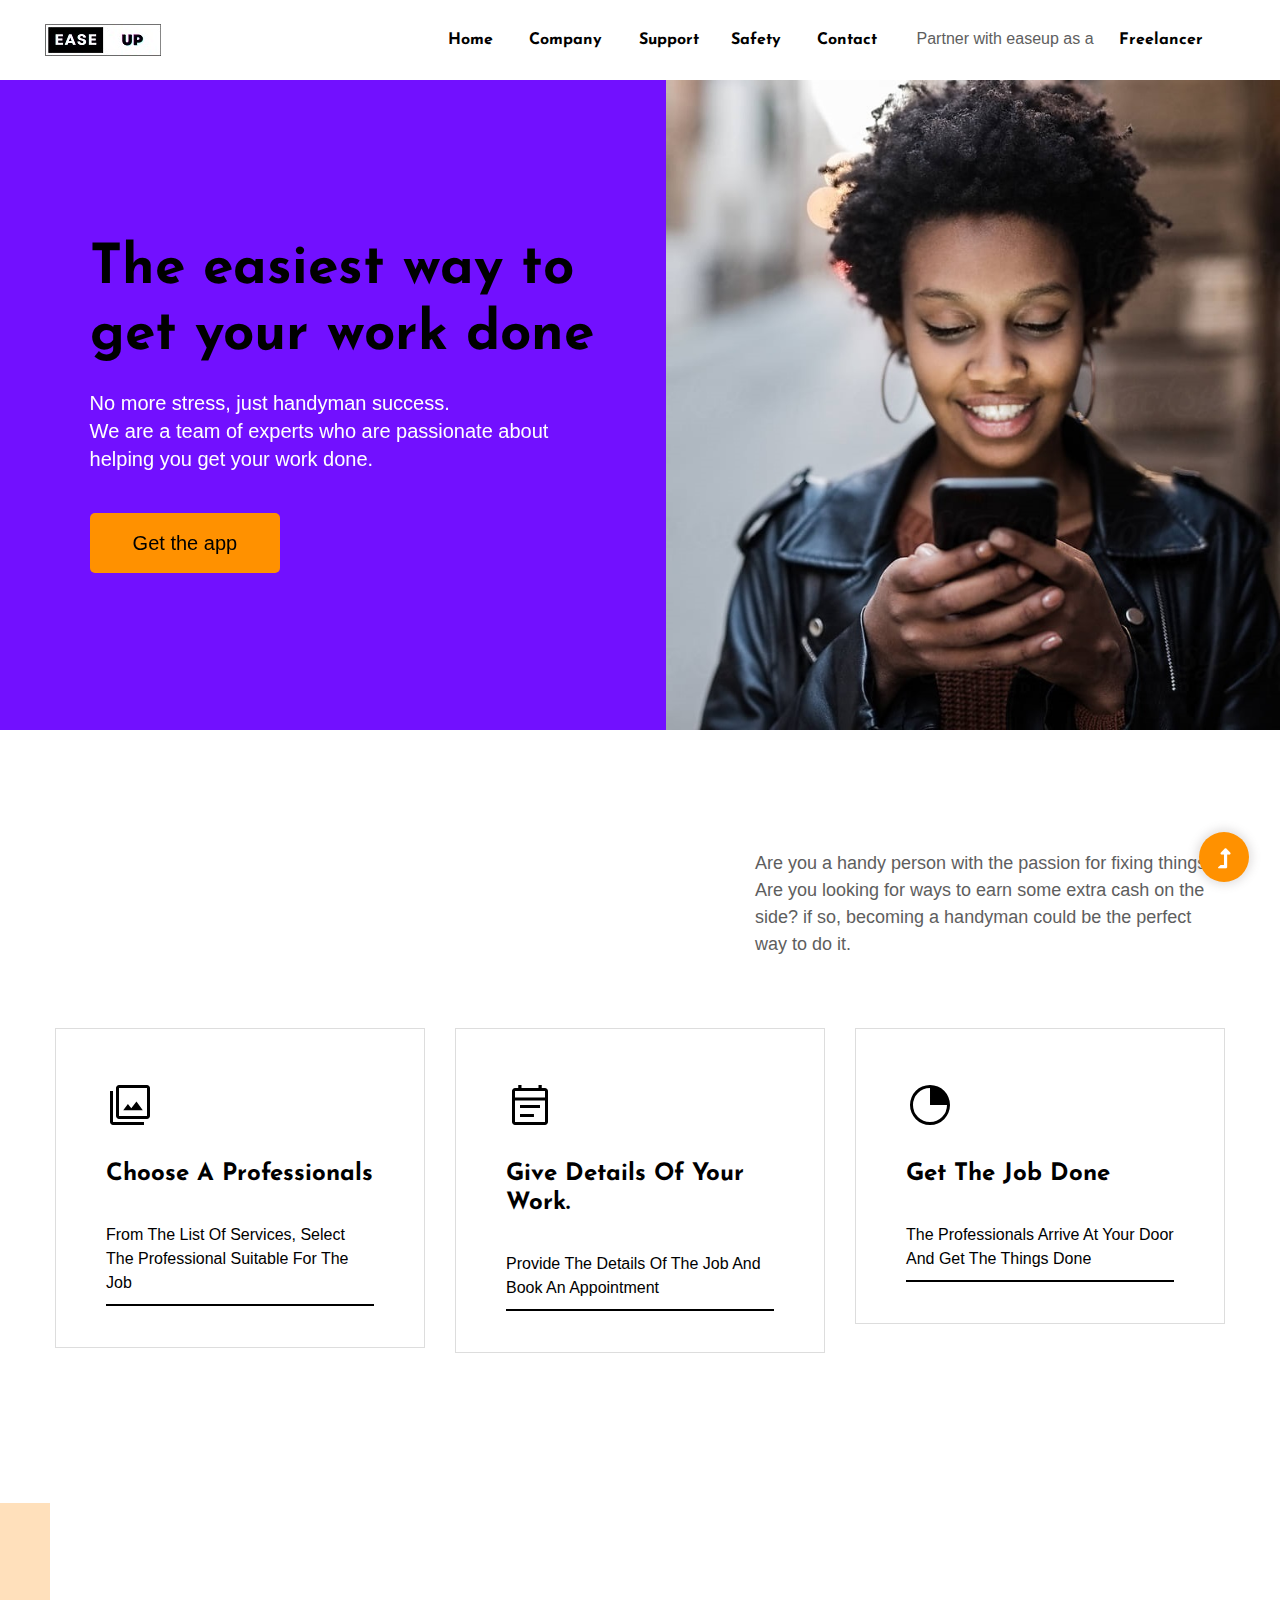
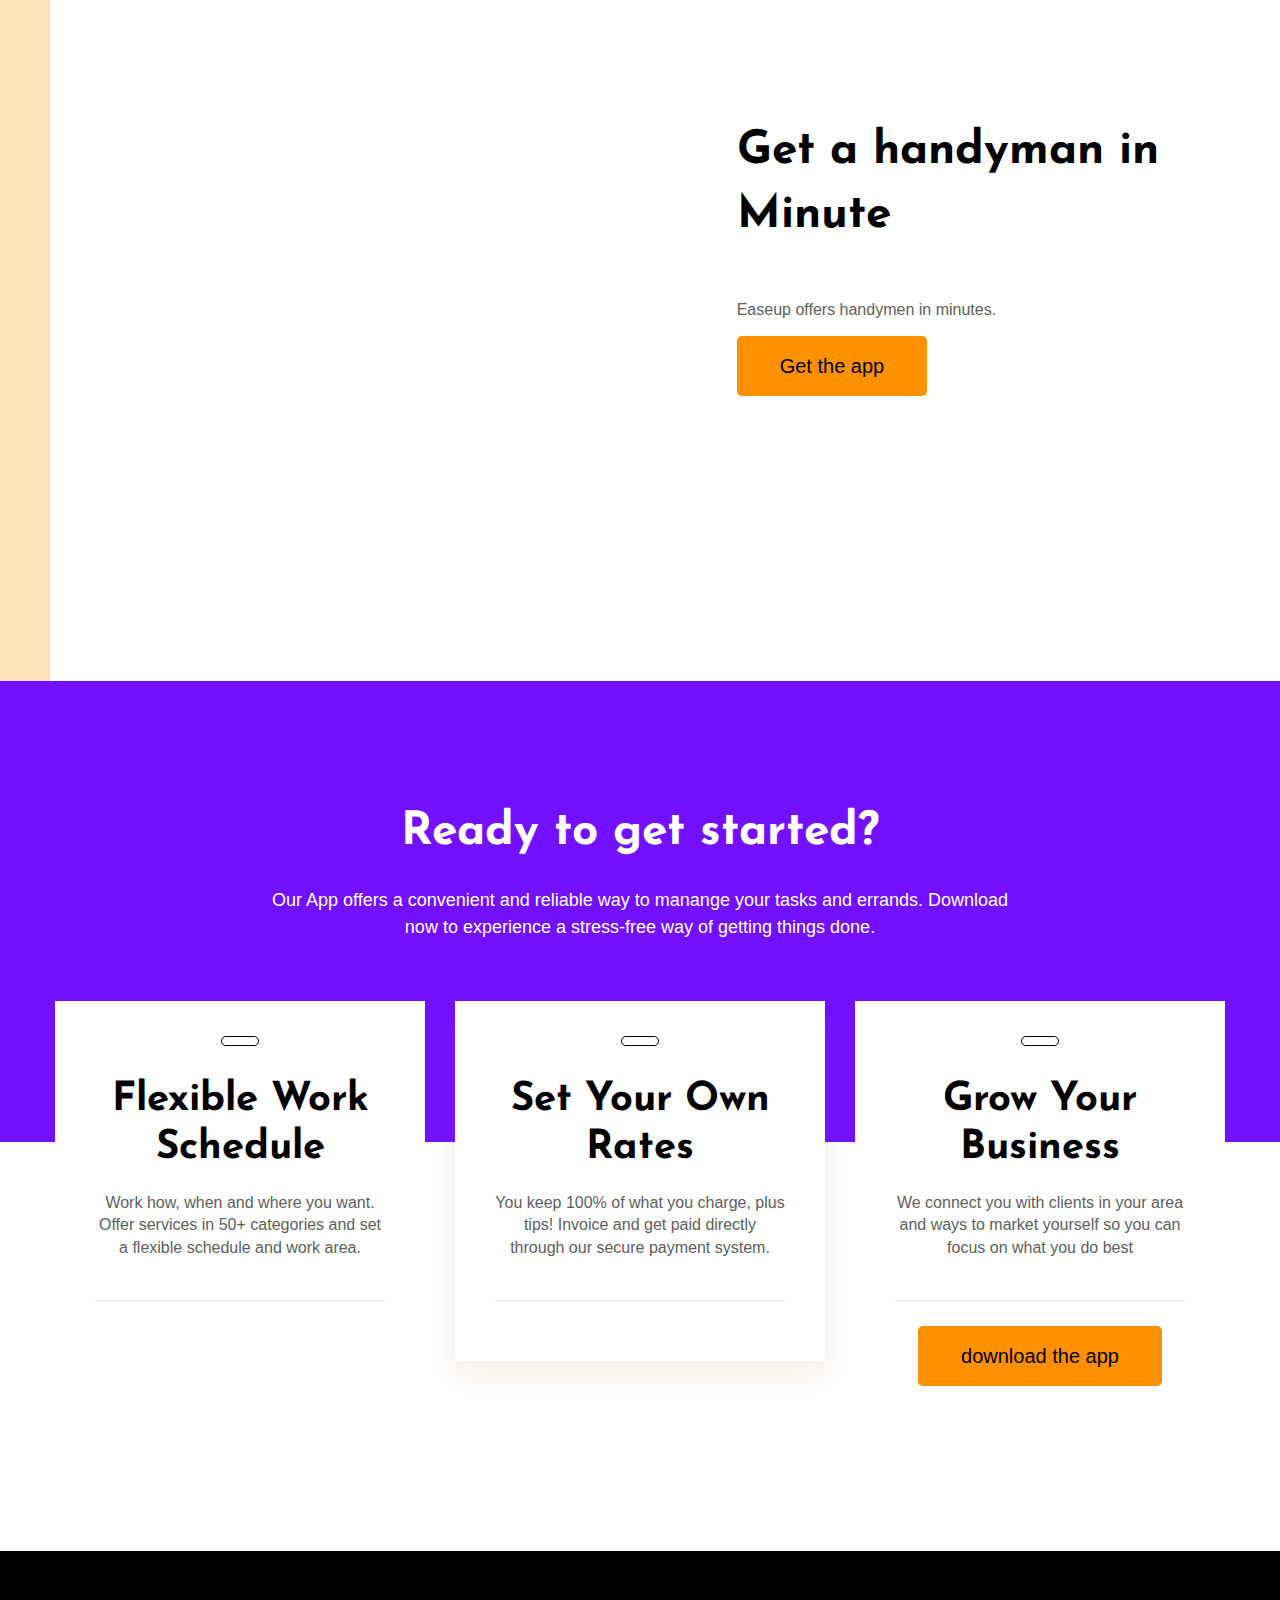
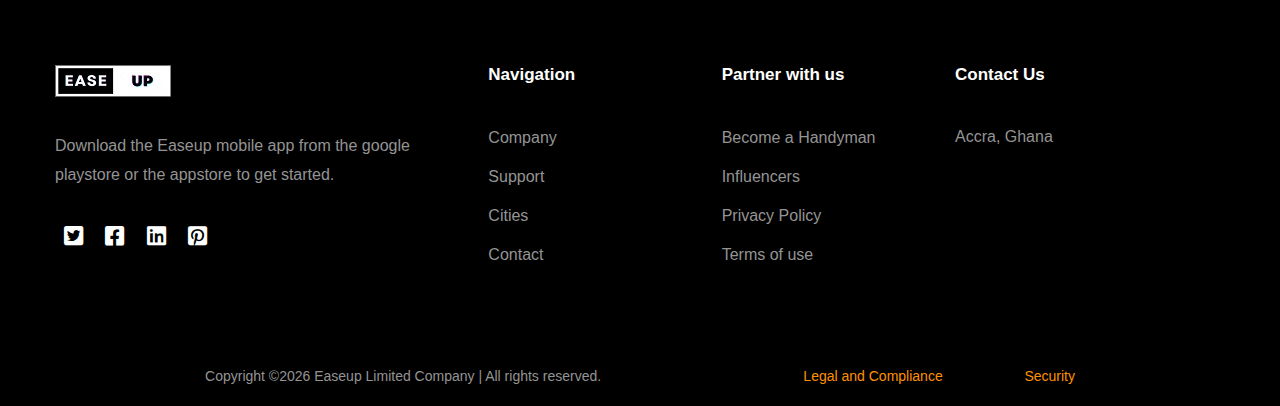
==== commit 761205fd: "Add files via upload" ====
--- a/Easeup/index.html
+++ b/Easeup/index.html
@@ -41,15 +41,20 @@
 <ul id="navigation">
 <li><a href="index.html">Home</a></li>
 <li><a href="about.html">Company</a></li>
-<li><a href="#">Support</a></li>
+<li><a href="#">Support</a>
+<ul class="submenu">
+<li><a href="#">Terms of use</a></li>
+<li><a href="#">Privacy Policy</a></li>
+<!---<li><a href="#"></a></li>--->
+</ul>
 <li><a href="#">Safety</a>
 <!---<ul class="submenu">
 <li><a href="#"></a></li>
 <li><a href="#"></a></li>
 <li><a href="#"></a></li>
-</ul>---->
+</ul>--->
 </li>
-<li><a href="#">Contact</a></li>
+<li><a href="contact.html">Contact</a></li>
 
 <li class="button-header">
 <p> Partner with easeup as a</li>
@@ -451,5 +456,5 @@
 <script defer src="https://static.cloudflareinsights.com/beacon.min.js/vb26e4fa9e5134444860be286fd8771851679335129114" integrity="sha512-M3hN/6cva/SjwrOtyXeUa5IuCT0sedyfT+jK/OV+s+D0RnzrTfwjwJHhd+wYfMm9HJSrZ1IKksOdddLuN6KOzw==" data-cf-beacon='{"rayId":"7b3714022f8876fc","version":"2023.3.0","b":1,"token":"cd0b4b3a733644fc843ef0b185f98241","si":100}' crossorigin="anonymous"></script>
 </body>
 
-<!-- Mirrored from preview.colorlib.com/theme/thestartup/ by HTTrack Website Copier/3.x [XR&CO'2014], Thu, 06 Apr 2023 03:52:40 GMT -->
+
 </html>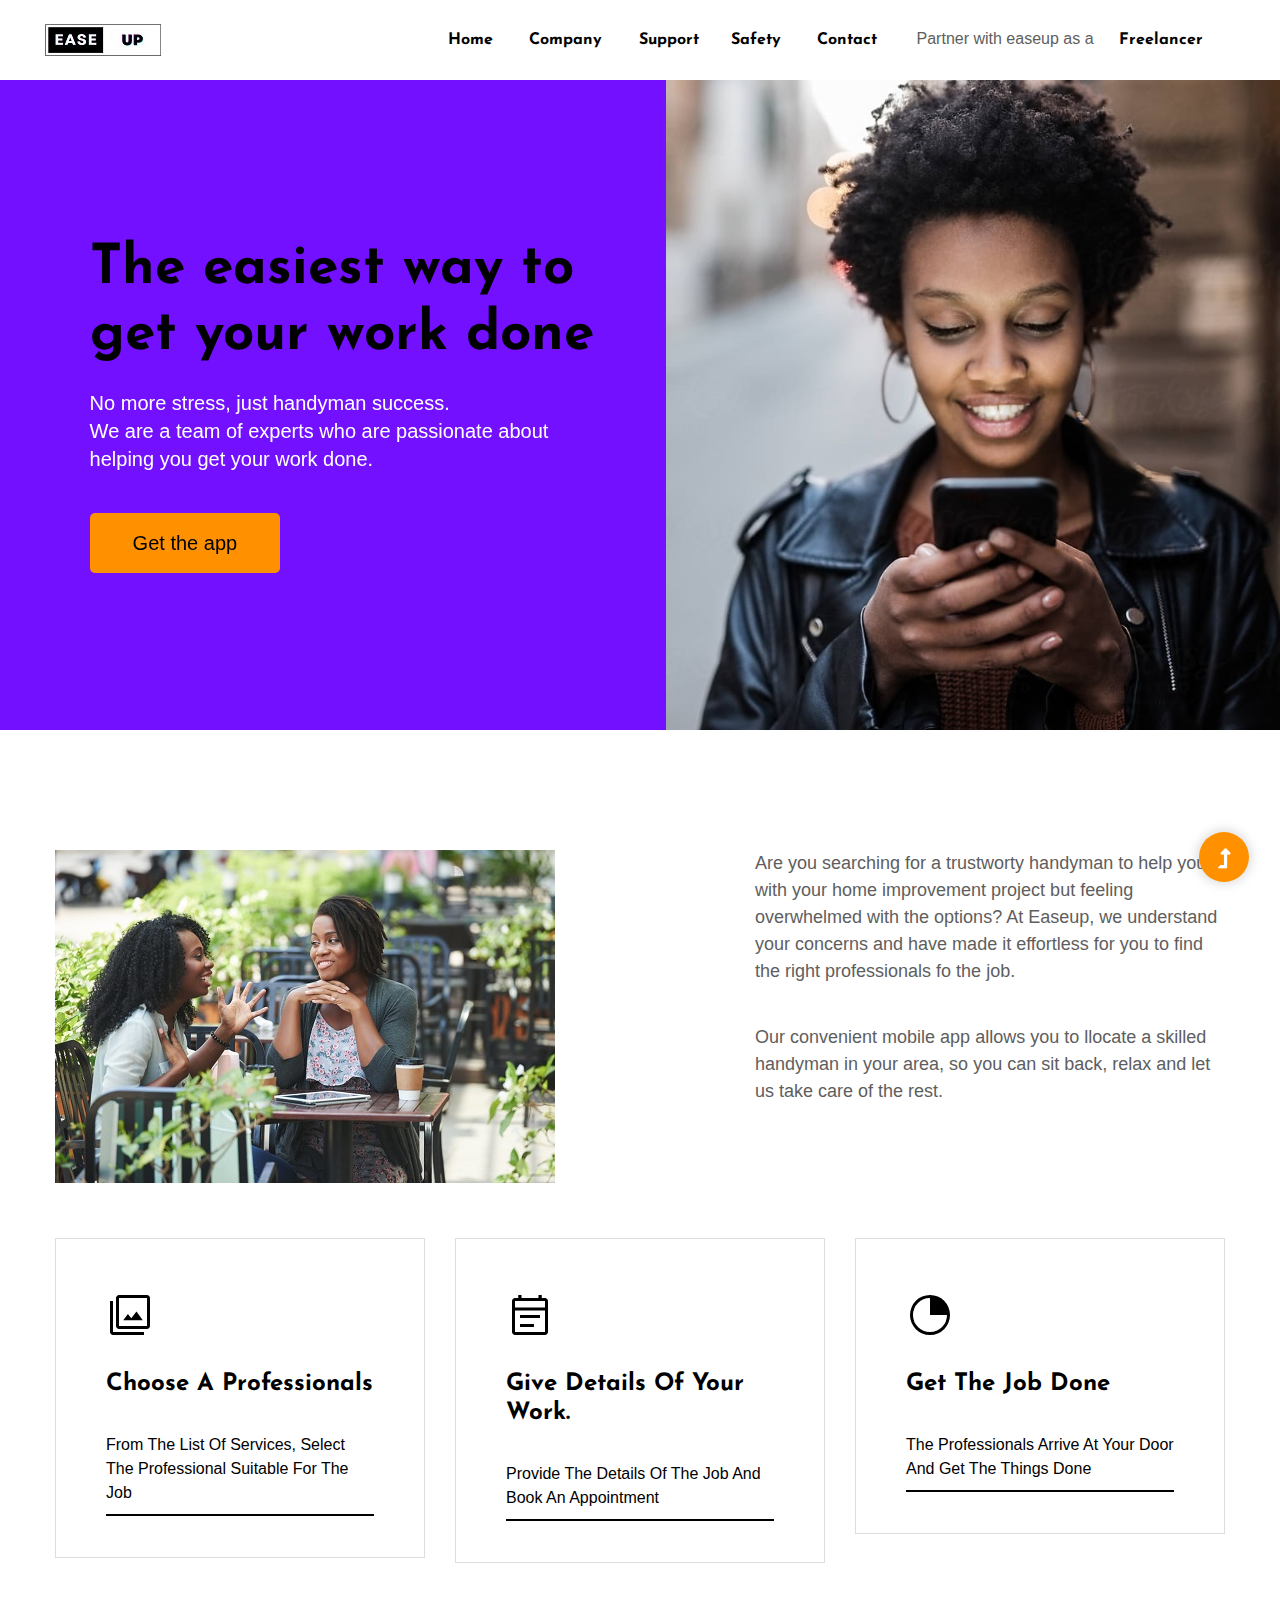
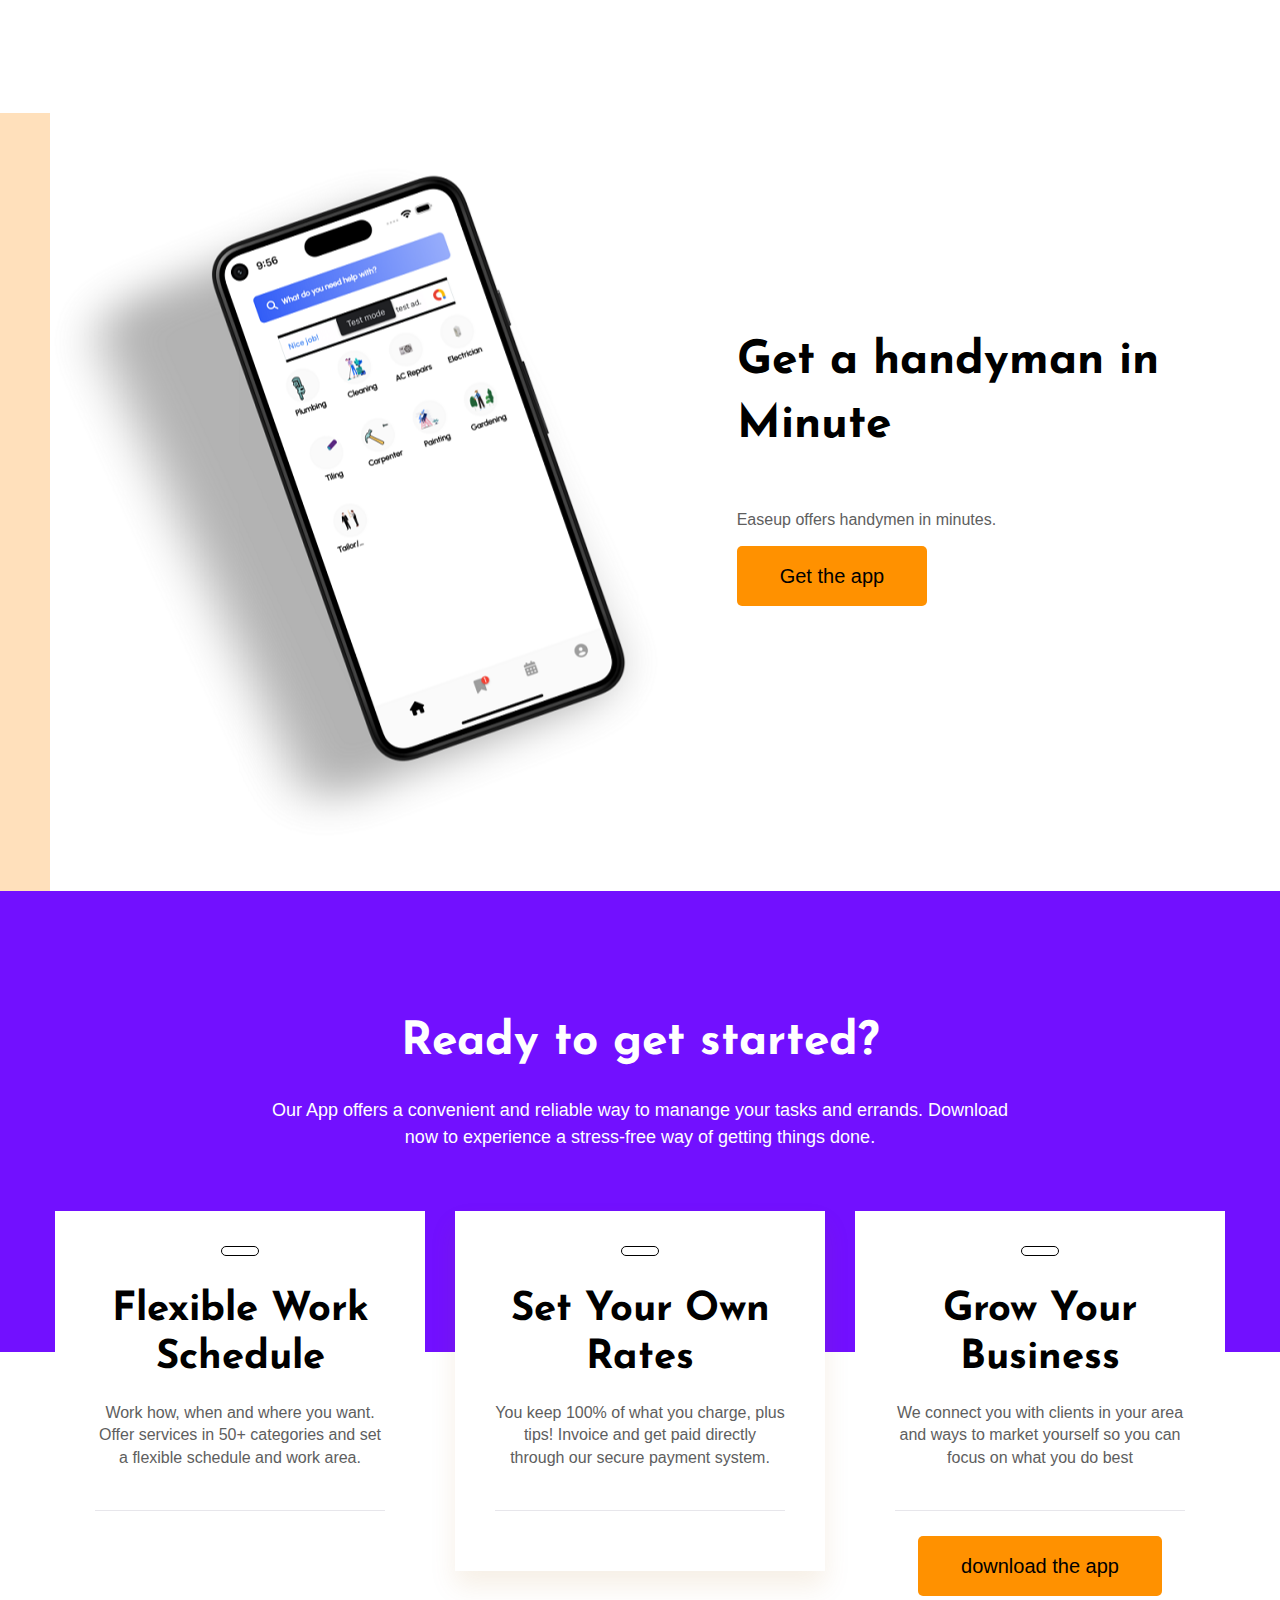
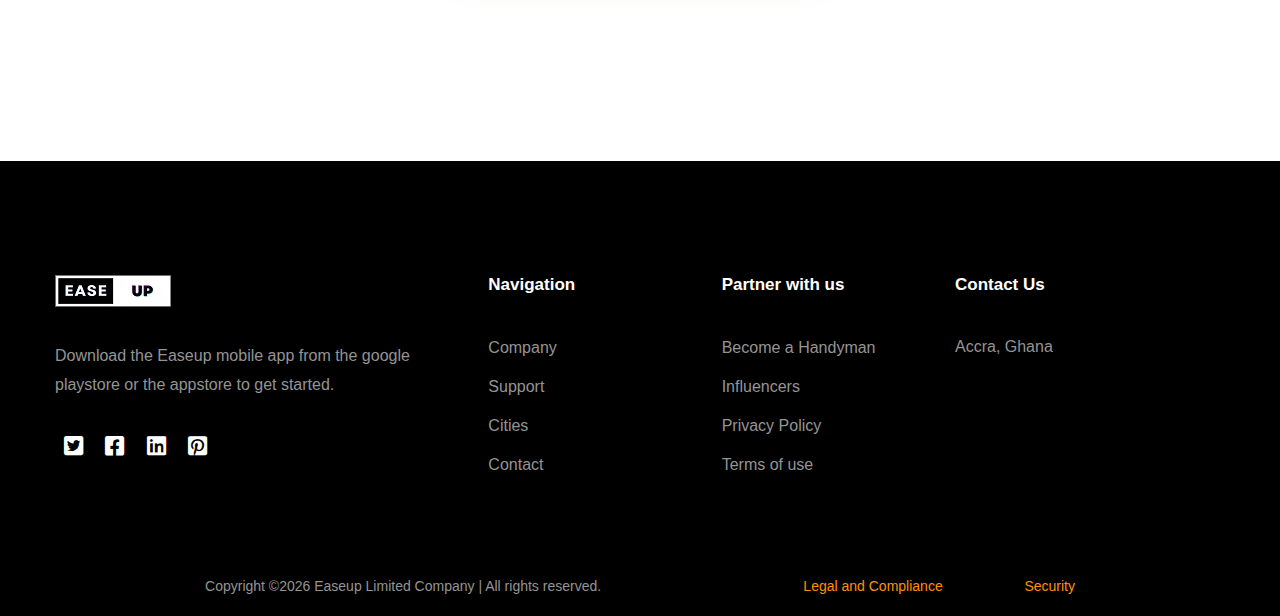
==== commit f3d6c719: "Add files via upload" ====
--- a/Easeup/index.html
+++ b/Easeup/index.html
@@ -103,13 +103,17 @@
 <div class="row justify-content-between mb-55">
 <div class="col-xl-5 col-lg-6 col-md-6">
 <div class="section-tittle section-tittle3">
+<img src="assets/img/gallery/asking-for-easup.jpg" alt="">
 <!---<h2>No more stress, just handyman success</h2>--->
 </div>
 </div>
 <div class="col-xl-5 col-lg-6 col-md-6">
 <div class="section-tittle section-tittle3">
-<p>Are you a handy person with the passion for fixing things? 
-Are you looking for ways to earn some extra cash on the side? if so, becoming a handyman could be the perfect way to do it.</p>
+<p>Are you searching for a trustworty handyman to help you with your home improvement project 
+but feeling overwhelmed with the options? At Easeup, we understand your concerns and have made it effortless for you to find the 
+right professionals fo the job.</p><br>
+<p>Our convenient mobile app allows you to llocate a skilled handyman in your area, so you can sit back, relax and let us take care of the rest.</p>
+
 </div>
 </div>
 </div>
@@ -158,6 +162,7 @@
 <section class="about-area">
 
 <div class="about-img">
+<img src="assets/img/gallery/about.jpg" alt="">
 </div>
 
 <div class="about-details">
--- a/Easeup/assets/css/style.css
+++ b/Easeup/assets/css/style.css
@@ -1 +1 @@
-@import url("https://fonts.googleapis.com/css2?family=Josefin+Sans:wght@300;400;500;600;700&amp;family=Roboto:wght@400;500;700;900&amp;display=swap");.section-bg1{background:#7210ff}.black-bg{background:#7210ff}.boxed-btn{background:#7210ff;color:#7210ff !important;display:inline-block;padding:18px 44px;font-family:"Josefin Sans",sans-serif;font-size:14px;font-weight:400;border:0;border:1px solid #FF9100;letter-spacing:3px;text-align:center;color:#;text-transform:uppercase;cursor:pointer}.boxed-btn:hover{background:#7210ff;color:#7210ff !important;border:1px solid #7210ff}.boxed-btn:focus{outline:none}body{font-family:"Roboto",sans-serif;font-weight:normal;font-style:normal;font-size:16px}h1,h2,h3,h4,h5,h6{font-family:"Josefin Sans",sans-serif;color:#000000;margin-top:0px;font-style:normal;font-weight:500;text-transform:normal}p{font-family:"Roboto",sans-serif;color:#5E5E5E;font-size:16px;line-height:30px;margin-bottom:15px;font-weight:normal;line-height:1.4}.f-right{float:right}.fix{overflow:hidden}.clear{clear:both}.mb-5{margin-bottom:5px}.mb-20{margin-bottom:20px}.mb-30{margin-bottom:30px}.mb-35{margin-bottom:35px}.mb-50{margin-bottom:50px}.mb-55{margin-bottom:55px}.mb-60{margin-bottom:60px}.mt-10{margin-top:10px}.mt-30{margin-top:30px}.mt-40{margin-top:40px}a,.button{-webkit-transition:all .3s ease-out 0s;-moz-transition:all .3s ease-out 0s;-ms-transition:all .3s ease-out 0s;-o-transition:all .3s ease-out 0s;transition:all .3s ease-out 0s}a:focus,.button:focus{text-decoration:none;outline:none}a{color:#635c5c}a:hover{color:#fff}a:focus,a:hover{text-decoration:none}a,button{color:#fff;outline:medium none}button:focus,input:focus,input:focus,textarea,textarea:focus{outline:0}input:focus::-moz-placeholder{opacity:0;-webkit-transition:.4s;-o-transition:.4s;transition:.4s}h1 a,h2 a,h3 a,h4 a,h5 a,h6 a{color:inherit}ul{margin:0px;padding:0px}li{list-style:none}@keyframes bounce{0%{transform:translateY(-3px)}50%{transform:translateY(3px)}100%{transform:translateY(-3px)}}.sticky-bar{left:0;margin:auto;position:fixed;top:0;width:100%;-webkit-box-shadow:0 10px 15px rgba(25,25,25,0.1);box-shadow:0 10px 15px rgba(25,25,25,0.1);z-index:9999;-webkit-animation:300ms ease-in-out 0s normal none 1 running fadeInDown;animation:300ms ease-in-out 0s normal none 1 running fadeInDown;-webkit-box-shadow:0 10px 15px rgba(25,25,25,0.1)}#back-top{background:#FF9100;height:50px;width:50px;right:31px;bottom:18px;position:fixed;color:#fff;font-size:20px;text-align:center;border-radius:50%;line-height:48px;border:2px solid transparent;box-shadow:0 0 10px 3px rgba(108,98,98,0.2)}@media (max-width: 575px){#back-top{right:16px}}#back-top a i{display:block;line-height:50px}@-webkit-keyframes heartbeat{to{-webkit-transform:scale(1.03);transform:scale(1.03)}}@keyframes rotateme{from{-webkit-transform:rotate(0deg);transform:rotate(0deg)}to{-webkit-transform:rotate(360deg);transform:rotate(360deg)}}@-webkit-keyframes rotateme{from{-webkit-transform:rotate(0deg)}to{-webkit-transform:rotate(360deg)}}.slick-initialized .slick-slide{outline:0}.nice-select{line-height:30px;border:1px solid #eaeaea;height:50px;width:100%;color:#071112;font-weight:500;text-transform:capitalize;padding-top:10px;border-radius:25px}.nice-select::after{border-bottom:2px solid #a3a3a3;border-right:2px solid #a3a3a3;height:7px;right:41px;width:7px}.nice-select .list{width:100%;border-radius:0}.nice-select.open .list{width:100%;border-radius:0}.nice-select .option{color:#071112}.nice-select::placeholder{color:#5E5E5E;font-size:16px;font-weight:400}.section-padding{padding-top:120px;padding-bottom:100px}@media only screen and (min-width: 768px) and (max-width: 991px){.section-padding{padding-top:100px;padding-bottom:90px}}@media only screen and (min-width: 576px) and (max-width: 767px){.section-padding{padding-top:70px;padding-bottom:40px}}@media (max-width: 575px){.section-padding{padding-top:70px;padding-bottom:40px}}.bottom-padding{padding-bottom:90px}@media only screen and (min-width: 768px) and (max-width: 991px){.bottom-padding{padding-bottom:70px}}@media only screen and (min-width: 576px) and (max-width: 767px){.bottom-padding{padding-bottom:70px}}@media (max-width: 575px){.bottom-padding{padding-bottom:70px}}.footer-padding{padding-top:114px;padding-bottom:0}@media only screen and (min-width: 768px) and (max-width: 991px){.footer-padding{padding-top:100px;padding-bottom:20px}}@media only screen and (min-width: 576px) and (max-width: 767px){.footer-padding{padding-top:80px;padding-bottom:20px}}@media (max-width: 575px){.footer-padding{padding-top:80px;padding-bottom:0px}}@media (max-width: 575px){.section-tittle{margin-bottom:50px;text-align:left !important}}@media only screen and (min-width: 576px) and (max-width: 767px){.section-tittle{margin-bottom:50px}}.section-tittle p{color:#5E5E5E;font-size:18px;font-weight:400;line-height:1.5}.section-tittle p a{text-decoration:underline}.section-tittle>span{color:#140C40;font-size:20px;font-weight:400;margin-bottom:22px;text-transform:capitalize;display:inline-block;letter-spacing:0.05em}@media (max-width: 575px){.section-tittle>span{font-size:14px;padding-left:0px;text-align:left}}.section-tittle h2{font-size:46px;display:block;font-weight:700;line-height:1.4;margin-bottom:22px}@media only screen and (min-width: 992px) and (max-width: 1199px){.section-tittle h2{font-size:41px}}@media only screen and (min-width: 768px) and (max-width: 991px){.section-tittle h2{font-size:43px}}@media only screen and (min-width: 576px) and (max-width: 767px){.section-tittle h2{font-size:31px}}@media (max-width: 575px){.section-tittle h2{text-align:left;font-size:24px}}.section-tittle.section-tittle2 h2{color:#fff}.section-tittle.section-tittle2 p{color:#fff}@media (max-width: 575px){.section-tittle.section-tittle3{margin-bottom:0px}}@media only screen and (min-width: 576px) and (max-width: 767px){.section-tittle.section-tittle3{margin-bottom:0px}}.section-img-bg{background-size:cover;background-repeat:no-repeat;background-position:center center;background-attachment:fixed}.section-bg1{background:#2D0A31}.black-bg{background:#000}.btn{background:#FF9100;font-family:"Roboto",sans-serif;text-transform:inherit !important;padding:30px 43px;color:#000 !important;cursor:pointer;display:inline-block;font-size:20px !important;font-weight:500 !important;border-radius:5px;line-height:1;line-height:0;cursor:pointer;-moz-user-select:none;transition:color 0.4s linear;position:relative;z-index:1;border:0;overflow:hidden}.btn::before{content:"";position:absolute;left:0;top:0;width:101%;height:101%;background:#000;z-index:1;border-radius:5px;transition:transform 0.5s;transition-timing-function:ease;transform-origin:0 0;transition-timing-function:cubic-bezier(0.5, 1.6, 0.4, 0.7);transform:scaleX(0);border-radius:0px}.btn i{padding-right:11px}.btn:hover{color:#fff !important}.btn:hover::before{transform:scaleX(1);z-index:-1}.btn_0{border:none;padding:14px 34px  !important;text-transform:capitalize !important;border-radius:4px;font-size:16px !important;font-weight:500 !important;display:inline-block !important;cursor:pointer;color:#fff !important;display:inline-block;-webkit-transition:all .5s ease-out 0s;-moz-transition:all .5s ease-out 0s;-ms-transition:all .5s ease-out 0s;-o-transition:all .5s ease-out 0s;transition:all .5s ease-out 0s;background-image:linear-gradient(to left, #FF9100, #df7e00, #FF9100);background-position:right;background-size:200%}.btn_0 i{color:#ffffff;font-size:13px;font-weight:500;position:relative;left:26px;-webkit-transition:all .4s ease-out 0s;-moz-transition:all .4s ease-out 0s;-ms-transition:all .4s ease-out 0s;-o-transition:all .4s ease-out 0s;transition:all .4s ease-out 0s}.btn_0:hover i{left:30px}.btn_0 img{padding-right:17px}.btn_0:hover{-webkit-transition:all .4s ease-out 0s;-moz-transition:all .4s ease-out 0s;-ms-transition:all .4s ease-out 0s;-o-transition:all .4s ease-out 0s;transition:all .4s ease-out 0s;background-position:left;background-image:linear-gradient(to left, #FF9100, #df7e00, #FF9100);color:#fff}.browse-btn{color:#000;font-weight:500;font-size:16px;position:relative;display:inline-block;text-transform:uppercase}.browse-btn::before{position:absolute;content:"";background:#000;width:100%;height:2px;bottom:-11px}.browse-btn:hover{color:#FF9100;letter-spacing:0.5px}.browse-btn:hover::before{background:#FF9100}.header-btn{color:#fff !important;font-size:17px !important;font-weight:700 !important;padding:10px 24px !important;display:inline-block !important}.header-btn i{padding-right:9px;font-size:17px;color:#fff}.hero-btn{padding:30px 43px}.submit-btn{width:100%;background:#FF9100;font-family:"Roboto",sans-serif;text-transform:inherit !important;padding:30px 43px;color:#fff !important;cursor:pointer;display:inline-block;font-size:16px !important;font-weight:500 !important;border-radius:5px;line-height:1;line-height:0;cursor:pointer;-moz-user-select:none;transition:color 0.4s linear;position:relative;z-index:1;border:0;overflow:hidden}.submit-btn::before{content:"";position:absolute;left:0;top:0;width:101%;height:101%;background:#000;z-index:1;border-radius:5px;transition:transform 0.5s;transition-timing-function:ease;transform-origin:0 0;transition-timing-function:cubic-bezier(0.5, 1.6, 0.4, 0.7);transform:scaleX(0);border-radius:0px}.submit-btn:hover{color:#fff !important}.submit-btn:hover::before{transform:scaleX(1);z-index:-1}.submit-btn i{font-size:20px;margin-right:10px;color:#fff;-webkit-transition:all .3s ease-out 0s;-moz-transition:all .3s ease-out 0s;-ms-transition:all .3s ease-out 0s;-o-transition:all .3s ease-out 0s;transition:all .3s ease-out 0s}.btn_1{background-color:#FF9100;border:1px solid #FF9100;color:#fff !important;display:inline-block;padding:16px 41px;text-transform:capitalize;line-height:16px;margin-top:32px;font-size:13px}.btn_1:hover{background-color:#fff;border:1px solid #FF9100;color:#FF9100 !important}.btn.focus,.btn:focus{outline:0;box-shadow:none}.btn.focus,.btn:focus{outline:0;box-shadow:none}.header-area .main-header{padding:0px 85px}@media only screen and (min-width: 1200px) and (max-width: 1600px){.header-area .main-header{padding:0px 30px}}@media only screen and (min-width: 992px) and (max-width: 1199px){.header-area .main-header{padding:0px 15px}}@media only screen and (min-width: 768px) and (max-width: 991px){.header-area .main-header{padding:15px 50px}}@media only screen and (min-width: 576px) and (max-width: 767px){.header-area .main-header{padding:15px 0px}}@media (max-width: 575px){.header-area .main-header{padding:15px 0px}}@media only screen and (min-width: 1200px) and (max-width: 1600px){.main-header .main-menu{margin-right:30px}}.main-header .main-menu ul li{display:inline-block;position:relative;z-index:1;margin:0px 21px}@media only screen and (min-width: 1200px) and (max-width: 1600px){.main-header .main-menu ul li{margin:0 14px}}@media only screen and (min-width: 992px) and (max-width: 1199px){.main-header .main-menu ul li{margin:0 8px}}.main-header .main-menu ul li a{color:#000;font-weight:700;padding:28px 2px;display:block;font-size:16px;-webkit-transition:all .3s ease-out 0s;-moz-transition:all .3s ease-out 0s;-ms-transition:all .3s ease-out 0s;-o-transition:all .3s ease-out 0s;transition:all .3s ease-out 0s;text-transform:normal;font-family:"Josefin Sans",sans-serif;position:relative}.main-header .main-menu ul li:hover>a{color:#FF9100}.main-header .main-menu ul ul.submenu{position:absolute;width:170px;background:#FF9100;left:0;top:90%;visibility:hidden;opacity:0;box-shadow:0 0 10px 3px rgba(0,0,0,0.05);padding:17px 0;-webkit-transition:all .3s ease-out 0s;-moz-transition:all .3s ease-out 0s;-ms-transition:all .3s ease-out 0s;-o-transition:all .3s ease-out 0s;transition:all .3s ease-out 0s}.main-header .main-menu ul ul.submenu>li{margin-left:7px;display:block}.main-header .main-menu ul ul.submenu>li>a{padding:6px 10px !important;font-size:16px;color:#fff}.main-header .main-menu ul ul.submenu>li>a:hover{color:#fff;background:none;padding-left:13px !important}.main-header .main-menu ul>li:hover>ul.submenu{visibility:visible;opacity:1;top:100%}.button-header{margin:0 !important;margin-left:19px !important}@media only screen and (min-width: 768px) and (max-width: 991px){.button-header{margin-left:0px !important}}@media only screen and (min-width: 576px) and (max-width: 767px){.button-header{margin-left:0px !important}}@media (max-width: 575px){.button-header{margin-left:0px !important}}.header-sticky.sticky-bar{background:#fff}.header-sticky.sticky-bar.sticky .main-menu ul li a{padding:20px 20px !important}@media only screen and (min-width: 768px) and (max-width: 991px){.header-sticky.sticky-bar.sticky{padding:15px 0px}}@media only screen and (min-width: 576px) and (max-width: 767px){.header-sticky.sticky-bar.sticky{padding:15px 0px}}@media (max-width: 575px){.header-sticky.sticky-bar.sticky{padding:15px 0px}}.mobile_menu{position:absolute;right:0px;width:100%;z-index:99}.slider-height{height:750px;background-repeat:no-repeat;background-position:center center;background-size:cover}@media only screen and (min-width: 1200px) and (max-width: 1600px){.slider-height{height:650px}}@media only screen and (min-width: 992px) and (max-width: 1199px){.slider-height{height:550px}}@media only screen and (min-width: 768px) and (max-width: 991px){.slider-height{height:450px}}@media only screen and (min-width: 576px) and (max-width: 767px){.slider-height{height:450px}}@media (max-width: 575px){.slider-height{height:450px}}.hero-height2{height:420px;background-repeat:no-repeat;background-position:center center;background-size:cover;position:relative}@media only screen and (min-width: 992px) and (max-width: 1199px){.hero-height2{height:420px}}@media only screen and (min-width: 768px) and (max-width: 991px){.hero-height2{height:370px}}@media only screen and (min-width: 576px) and (max-width: 767px){.hero-height2{height:280px}}@media (max-width: 575px){.hero-height2{height:280px}}.slider-area{background:#7210ff;margin-top:-1px}.slider-area .single-slider .slider-cap-wrapper{display:-webkit-box;display:-moz-box;display:-ms-flexbox;display:-webkit-flex;display:flex;-webkit-box-pack:end;-moz-box-pack:end;-ms-flex-pack:end;-webkit-justify-content:flex-end;justify-content:flex-end;-webkit-box-align:center;-moz-box-align:center;-ms-flex-align:center;-webkit-align-items:center;align-items:center;-webkit-flex-wrap:wrap;-ms-flex-wrap:wrap;flex-wrap:wrap}.slider-area .single-slider .slider-cap-wrapper .hero-img{width:50%;overflow:hidden}@media only screen and (min-width: 1200px) and (max-width: 1600px){.slider-area .single-slider .slider-cap-wrapper .hero-img{width:48%}}@media only screen and (min-width: 992px) and (max-width: 1199px){.slider-area .single-slider .slider-cap-wrapper .hero-img{width:50%}}@media only screen and (min-width: 768px) and (max-width: 991px){.slider-area .single-slider .slider-cap-wrapper .hero-img{width:53%}}@media only screen and (min-width: 576px) and (max-width: 767px){.slider-area .single-slider .slider-cap-wrapper .hero-img{display:none}}@media (max-width: 575px){.slider-area .single-slider .slider-cap-wrapper .hero-img{display:none}}.slider-area .single-slider .slider-cap-wrapper .hero-img img{width:100%;height:750px}@media only screen and (min-width: 1200px) and (max-width: 1600px){.slider-area .single-slider .slider-cap-wrapper .hero-img img{height:650px}}@media only screen and (min-width: 992px) and (max-width: 1199px){.slider-area .single-slider .slider-cap-wrapper .hero-img img{height:550px}}@media only screen and (min-width: 768px) and (max-width: 991px){.slider-area .single-slider .slider-cap-wrapper .hero-img img{height:450px}}.slider-area .single-slider .slider-cap-wrapper .hero-img.hero-img2 img{height:420px !important}@media only screen and (min-width: 1200px) and (max-width: 1600px){.slider-area .single-slider .slider-cap-wrapper .hero-img.hero-img2 img{height:420px !important}}@media only screen and (min-width: 992px) and (max-width: 1199px){.slider-area .single-slider .slider-cap-wrapper .hero-img.hero-img2 img{height:420px !important}}@media only screen and (min-width: 768px) and (max-width: 991px){.slider-area .single-slider .slider-cap-wrapper .hero-img.hero-img2 img{height:370px !important}}@media (max-width: 575px){.slider-area .single-slider .slider-cap-wrapper .hero-img.hero-img2 img{height:350px !important}}.slider-area .single-slider .slider-cap-wrapper .hero-caption{position:relative;width:35%;padding-right:50px}@media only screen and (min-width: 1200px) and (max-width: 1600px){.slider-area .single-slider .slider-cap-wrapper .hero-caption{width:45%}}@media only screen and (min-width: 992px) and (max-width: 1199px){.slider-area .single-slider .slider-cap-wrapper .hero-caption{width:46%}}@media only screen and (min-width: 768px) and (max-width: 991px){.slider-area .single-slider .slider-cap-wrapper .hero-caption{width:45%}}@media only screen and (min-width: 576px) and (max-width: 767px){.slider-area .single-slider .slider-cap-wrapper .hero-caption{width:91%;padding-left:37px;margin-top:60px}}@media (max-width: 575px){.slider-area .single-slider .slider-cap-wrapper .hero-caption{margin-top:69px;width:100%;padding-left:37px}}.slider-area .single-slider .slider-cap-wrapper .hero-caption span{color:#ffffff;font-size:14px;font-weight:700;text-transform:uppercase;margin-bottom:26px;display:block}.slider-area .single-slider .slider-cap-wrapper .hero-caption h1{font-size:60px;font-weight:700;margin-bottom:20px;line-height:1.2;display:block}@media only screen and (min-width: 1200px) and (max-width: 1400px){.slider-area .single-slider .slider-cap-wrapper .hero-caption h1{font-size:55px}}@media only screen and (min-width: 992px) and (max-width: 1199px){.slider-area .single-slider .slider-cap-wrapper .hero-caption h1{font-size:45px}}@media only screen and (min-width: 768px) and (max-width: 991px){.slider-area .single-slider .slider-cap-wrapper .hero-caption h1{font-size:33px}}@media only screen and (min-width: 576px) and (max-width: 767px){.slider-area .single-slider .slider-cap-wrapper .hero-caption h1{font-size:37px;margin-bottom:30px}}@media (max-width: 575px){.slider-area .single-slider .slider-cap-wrapper .hero-caption h1{font-size:24px;margin-bottom:25px}}.slider-area .single-slider .slider-cap-wrapper .hero-caption p{margin-bottom:40px;display:block;font-size:20px;padding-right:50px;color:#ffffff;line-height:1.4}@media only screen and (min-width: 992px) and (max-width: 1199px){.slider-area .single-slider .slider-cap-wrapper .hero-caption p br{display:none}}@media only screen and (min-width: 768px) and (max-width: 991px){.slider-area .single-slider .slider-cap-wrapper .hero-caption p br{display:none}}@media only screen and (min-width: 576px) and (max-width: 767px){.slider-area .single-slider .slider-cap-wrapper .hero-caption p br{display:none}}@media (max-width: 575px){.slider-area .single-slider .slider-cap-wrapper .hero-caption p br{display:none}}@media only screen and (min-width: 1200px) and (max-width: 1600px){.slider-area .single-slider .slider-cap-wrapper .hero-caption p{padding-right:17px}}@media only screen and (min-width: 768px) and (max-width: 991px){.slider-area .single-slider .slider-cap-wrapper .hero-caption p{margin-bottom:29px;font-size:18px;padding-right:21px}}@media (max-width: 575px){.slider-area .single-slider .slider-cap-wrapper .hero-caption p{margin-bottom:29px;font-size:18px;padding-right:0px}}.slider-active button.slick-arrow{position:absolute;right:60px;top:50%;transform:translateY(-50%);background:none;border:0;padding:0;z-index:2;opacity:1;cursor:pointer;visibility:visible;height:50px;width:50px;line-height:50px;border-radius:50%;background:#fff}@media only screen and (min-width: 768px) and (max-width: 991px){.slider-active button.slick-arrow{line-height:40px;height:40px;width:40px;right:40px}}@media only screen and (min-width: 576px) and (max-width: 767px){.slider-active button.slick-arrow{line-height:40px;height:40px;width:40px;right:40px}}@media (max-width: 575px){.slider-active button.slick-arrow{line-height:40px;height:40px;width:40px;right:40px}}.slider-active button.slick-arrow i{font-size:25px;line-height:50px;color:#FF9100}@media only screen and (min-width: 768px) and (max-width: 991px){.slider-active button.slick-arrow i{line-height:40px}}@media only screen and (min-width: 576px) and (max-width: 767px){.slider-active button.slick-arrow i{line-height:40px}}@media (max-width: 575px){.slider-active button.slick-arrow i{line-height:40px}}.slider-active button.slick-next{right:50px}@media only screen and (min-width: 768px) and (max-width: 991px){.slider-active button.slick-next{right:20px}}.slider-active button.slick-prev{left:52%}@media only screen and (min-width: 768px) and (max-width: 991px){.slider-active button.slick-prev{left:42%}}.services-area .single-cat{border:1px solid #ddd;padding:52px 50px;-webkit-transition:all .4s ease-out 0s;-moz-transition:all .4s ease-out 0s;-ms-transition:all .4s ease-out 0s;-o-transition:all .4s ease-out 0s;transition:all .4s ease-out 0s;z-index:1;background:#ffff}@media only screen and (min-width: 992px) and (max-width: 1199px){.services-area .single-cat{padding:36px 29px}}@media (max-width: 575px){.services-area .single-cat{padding:30px 22px}}@media only screen and (min-width: 576px) and (max-width: 767px){.services-area .single-cat{padding:30px 18px}}.services-area .single-cat .cat-icon img{margin-bottom:31px}.services-area .single-cat .cat-cap h5>a{font-family:"Josefin Sans",sans-serif;color:#000;-webkit-transition:all .2s ease-out 0s;-moz-transition:all .2s ease-out 0s;-ms-transition:all .2s ease-out 0s;-o-transition:all .2s ease-out 0s;transition:all .2s ease-out 0s;font-size:24px;font-weight:700;margin-bottom:14px;display:block}@media only screen and (min-width: 576px) and (max-width: 767px){.services-area .single-cat .cat-cap h5>a{font-size:21px}}@media (max-width: 575px){.services-area .single-cat .cat-cap h5>a{font-size:23px}}.services-area .single-cat .cat-cap p{-webkit-transition:all .2s ease-out 0s;-moz-transition:all .2s ease-out 0s;-ms-transition:all .2s ease-out 0s;-o-transition:all .2s ease-out 0s;transition:all .2s ease-out 0s;color:#ffffff;font-size:16px;margin-bottom:34px}@media only screen and (min-width: 576px) and (max-width: 767px){.services-area .single-cat .cat-cap p{font-size:15px}}.services-area .single-cat .cat-cap a{color:#000;-webkit-transition:all .2s ease-out 0s;-moz-transition:all .2s ease-out 0s;-ms-transition:all .2s ease-out 0s;-o-transition:all .2s ease-out 0s;transition:all .2s ease-out 0s;text-transform:capitalize;font-size:16px;font-weight:400}.services-area .single-cat .cat-cap a:Hover{color:#FF9100}.services-area .single-cat:hover{border:1px solid transparent;box-shadow:0px 15px 25px rgba(168,96,0,0.1)}.project-us{position:relative;position:relative}@media only screen and (min-width: 768px) and (max-width: 991px){.project-us .project-right-cap{padding-top:50px}}@media only screen and (min-width: 992px) and (max-width: 1199px){.project-us .project-right-cap{padding-top:50px}}@media only screen and (min-width: 576px) and (max-width: 767px){.project-us .project-right-cap{padding-top:40px}}@media (max-width: 575px){.project-us .project-right-cap{padding-top:40px}}.project-us .project-right-cap .project-right-img img{width:100%}.project-us .collapse-wrapper{width:70%}@media (max-width: 575px){.project-us .collapse-wrapper{width:100%}}.project-us .collapse-wrapper .card{border:0em;border-radius:0}.project-us .collapse-wrapper .card:last-child{margin-bottom:0px}.project-us .collapse-wrapper .card-header{padding:0;border-radius:0;background:none;border:0}.project-us .collapse-wrapper .card-header a{font-size:16px;padding:20px 15px 20px 41px;color:#506072;display:block;text-decoration:none;border-bottom:1px solid #EFEFEF !important;font-size:18px;font-weight:600}.project-us .collapse-wrapper .card-header a.btn-link{color:#FF9100}.project-us .collapse-wrapper .card-header a.collapsed{color:#010A44}.project-us .collapse-wrapper .card-header h2 a.collapsed::after{content:"\e61a";font-weight:800;color:#FF9100}.project-us .collapse-wrapper .card-header h2 a::after{position:absolute;top:22px;font-size:15px;color:#FF9100;left:8px;font-weight:600;content:"\e622";font-family:'themify'}.project-us .collapse-wrapper .card-body{background:#fff;padding:20px 38px}.about-area{display:-webkit-box;display:-moz-box;display:-ms-flexbox;display:-webkit-flex;display:flex;-webkit-box-align:center;-moz-box-align:center;-ms-flex-align:center;-webkit-align-items:center;align-items:center}@media only screen and (min-width: 768px) and (max-width: 991px){.about-area{display:block}}@media (max-width: 575px){.about-area{display:block}}@media only screen and (min-width: 576px) and (max-width: 767px){.about-area{display:block}}.about-area .about-img{background-image:url(../img/gallery/simulaterscreen.png);background-repeat:no-repeat;background-position:center center;display:-webkit-box;display:-moz-box;display:-ms-flexbox;display:-webkit-flex;display:flex;-webkit-box-pack:end;-moz-box-pack:end;-ms-flex-pack:end;-webkit-justify-content:flex-end;justify-content:flex-end;-webkit-box-align:end;-moz-box-align:end;-ms-flex-align:end;-webkit-align-items:flex-end;align-items:flex-end;height:778px;width:50%;margin-left:147px;position:relative}@media only screen and (min-width: 1200px) and (max-width: 1400px){.about-area .about-img{margin-left:50px}}@media only screen and (min-width: 992px) and (max-width: 1199px){.about-area .about-img{margin-left:30px}}@media only screen and (min-width: 768px) and (max-width: 991px){.about-area .about-img{margin-left:30px}}@media only screen and (min-width: 576px) and (max-width: 767px){.about-area .about-img{margin-left:30px}}@media (max-width: 575px){.about-area .about-img{margin-left:0px}}.about-area .about-img::before{position:absolute;content:"";background:#FFE0BB;top:0;left:-147px;height:100%;width:147px}@media only screen and (min-width: 1200px) and (max-width: 1400px){.about-area .about-img::before{width:50px;left:-50px}}@media only screen and (min-width: 992px) and (max-width: 1199px){.about-area .about-img::before{width:30px;left:-30px}}@media only screen and (min-width: 768px) and (max-width: 991px){.about-area .about-img::before{width:30px;left:-30px}}@media only screen and (min-width: 576px) and (max-width: 767px){.about-area .about-img::before{width:30px;left:-30px}}@media (max-width: 575px){.about-area .about-img::before{width:0;left:-0}}@media (max-width: 575px){.about-area .about-img{width:100%;height:500px}}@media only screen and (min-width: 576px) and (max-width: 767px){.about-area .about-img{width:100%;height:550px}}@media only screen and (min-width: 768px) and (max-width: 991px){.about-area .about-img{width:100%;height:600px}}.about-area .about-details{background-size:100%;background-size:cover;background-repeat:no-repeat;background-position:center center;height:700px;width:50%;padding:120px 75px;display:-webkit-box;display:-moz-box;display:-ms-flexbox;display:-webkit-flex;display:flex;-webkit-box-align:center;-moz-box-align:center;-ms-flex-align:center;-webkit-align-items:center;align-items:center}@media only screen and (min-width: 992px) and (max-width: 1199px){.about-area .about-details{padding:20px 20px 20px 50px}}@media only screen and (min-width: 768px) and (max-width: 991px){.about-area .about-details{width:100%;padding:50px 30px;height:auto}}@media only screen and (min-width: 576px) and (max-width: 767px){.about-area .about-details{width:100%;padding:50px 30px;height:615px;padding-bottom:0}}@media (max-width: 575px){.about-area .about-details{width:100%;padding:50px 15px;height:auto}}.about-area .about-details .right-caption{width:69%}@media only screen and (min-width: 1200px) and (max-width: 1440px){.about-area .about-details .right-caption{width:100%}}@media only screen and (min-width: 992px) and (max-width: 1199px){.about-area .about-details .right-caption{width:100%}}@media only screen and (min-width: 576px) and (max-width: 767px){.about-area .about-details .right-caption{width:100%}}@media (max-width: 575px){.about-area .about-details .right-caption{width:100%}}.about-details .footer-tittles{padding-top:30px}@media (max-width: 575px){.about-details .footer-tittles{padding-top:15px}}.about-details .footer-tittles p{padding-bottom:22px;color:#1D2547;font-size:16px}.about-details .footer-tittles h2{font-size:57px;font-weight:400;font-size:45px}@media (max-width: 575px){.about-details .footer-tittles h2{font-size:45px}}@media (max-width: 575px){.about-details .footer-tittles h2{font-size:33px}}.testimonial-area{width:100%}.testimonial-area .single-testimonial{background:#fff;padding:70px 30px 53px 60px}@media (max-width: 575px){.testimonial-area .single-testimonial{padding:50px 15px 53px 15px}}.testimonial-area .single-testimonial .testimonial-caption h3{font-size:30px;font-weight:600;margin-bottom:15px}.testimonial-area .single-testimonial .testimonial-caption p{font-size:20px;color:#5E5E5E;line-height:1.6;margin-bottom:36px}@media only screen and (min-width: 992px) and (max-width: 1199px){.testimonial-area .single-testimonial .testimonial-caption p{margin-bottom:40px}}@media only screen and (min-width: 768px) and (max-width: 991px){.testimonial-area .single-testimonial .testimonial-caption p{font-size:26px}}@media (max-width: 575px){.testimonial-area .single-testimonial .testimonial-caption p{font-size:16px;margin-bottom:33px}}.testimonial-area .single-testimonial .founder-text p{color:#000000;font-size:20px;font-weight:600}@media (max-width: 575px){.testimonial-area .single-testimonial .founder-text p{font-size:12px}}.testimonial-area .single-testimonial .founder-text p span{color:#5E5E5E;font-size:12px}.h1-testimonial-active button.slick-arrow{top:52%;right:13%;position:absolute;border:0;padding:10px;cursor:pointer;background:none;-webkit-transition:all .4s ease-out 0s;-moz-transition:all .4s ease-out 0s;-ms-transition:all .4s ease-out 0s;-o-transition:all .4s ease-out 0s;transition:all .4s ease-out 0s;right:90px;margin:0 10px;font-size:20px;color:rgba(168,0,0,0.3);bottom:0px;z-index:1;transform:rotate(-45deg) !important}.h1-testimonial-active button.slick-arrow:hover{color:#A80000}.h1-testimonial-active button.slick-next{right:27px;transform:rotate(45deg) !important}.h1-testimonial-active.dot-style .slick-dots{bottom:22%;right:70px;position:absolute}.h1-testimonial-active.dot-style .slick-dots li{display:inline-block}.h1-testimonial-active.dot-style .slick-dots button{margin-right:7px;cursor:pointer;background:none;color:#000;border:0;font-size:16px;padding:0}.h1-testimonial-active.dot-style .slick-active button{color:#000}.slick-initialized .slick-slide{outline:0}.pricing-card-area{position:relative}.pricing-card-area::before{position:absolute;content:"";background:#7210ff;top:0;left:0;right:0;height:53%;width:100%}@media only screen and (min-width: 768px) and (max-width: 991px){.pricing-card-area::before{height:34%}}@media only screen and (min-width: 576px) and (max-width: 767px){.pricing-card-area::before{height:22%}}@media (max-width: 575px){.pricing-card-area::before{height:26%}}.pricing-card-area .single-card{background:#fff;padding:35px 40px;-webkit-transition:all .4s ease-out 0s;-moz-transition:all .4s ease-out 0s;-ms-transition:all .4s ease-out 0s;-o-transition:all .4s ease-out 0s;transition:all .4s ease-out 0s}.pricing-card-area .single-card.active{box-shadow:0px 15px 25px rgba(168,96,0,0.1)}@media only screen and (min-width: 992px) and (max-width: 1199px){.pricing-card-area .single-card{padding:35px 25px}}.pricing-card-area .single-card .card-top span{padding:4px 18px;border:1px solid #000;margin-bottom:23px;display:inline-block;border-radius:20px;font-weight:600}.pricing-card-area .single-card .card-mid{margin-bottom:25px;padding-bottom:26px;border-bottom:1px solid #E7E6EB}.pricing-card-area .single-card .card-mid h4{color:#000;margin-bottom:20px;font-size:40px;font-weight:700;position:relative;display:inline-block}.pricing-card-area .single-card .card-mid h4 span{color:#FF9100;font-size:17px;position:absolute;top:0;left:-17px}.pricing-card-area .single-card .card-bottom ul li{color:#7977A2;font-weight:300;margin-bottom:23px;font-size:17px}.pricing-card-area .single-card .card-bottom ul li:last-child{margin-bottom:30px}.pricing-card-area .single-card:hover{box-shadow:0px 15px 25px rgba(168,96,0,0.1)}.footer-area .footer-pera p{color:#949494;font-size:16px;margin-bottom:21px;line-height:1.8}.footer-area .footer-tittle h4{font-family:"Roboto",sans-serif;color:#fff;font-size:17px;margin-bottom:40px;font-weight:700}.footer-area .footer-tittle ul li{margin-bottom:15px}.footer-area .footer-tittle ul li a{color:#949494;font-weight:400;font-size:16px;text-decoration:underline transparent}.footer-area .footer-tittle ul li a:hover{color:#fff;text-decoration:underline}.footer-area .footer-tittle ul li span{color:red}.footer-area .footer-tittle p{color:#949494;font-size:16px}.footer-area .info.error{color:#FF9100}.footer-bottom-area .footer-border{padding-top:45px;padding-bottom:1px}@media only screen and (min-width: 768px) and (max-width: 991px){.footer-bottom-area .footer-border{padding-top:0}}@media only screen and (min-width: 576px) and (max-width: 767px){.footer-bottom-area .footer-border{padding-top:0}}@media (max-width: 575px){.footer-bottom-area .footer-border{padding-top:0}}.footer-bottom-area .footer-copy-right p{color:#949494;font-weight:400;font-size:14px;line-height:2}.footer-bottom-area .footer-copy-right p i{color:#FF9100}.footer-bottom-area .footer-copy-right p a{color:#FF9100}.footer-social a{color:#fff;font-size:22px;display:inline-block;text-align:center;padding:9px;position:relative;top:0;-webkit-transition:all .4s ease-out 0s;-moz-transition:all .4s ease-out 0s;-ms-transition:all .4s ease-out 0s;-o-transition:all .4s ease-out 0s;transition:all .4s ease-out 0s}.footer-social a:hover{color:#FF9100;top:-5px}.number a{font-family:"Roboto",sans-serif;font-size:24px !important;color:#FF9100 !important;margin-bottom:0px;font-weight:400 !important;display:block}@media only screen and (min-width: 768px) and (max-width: 991px){.number a{font-size:19px !important}}.login-bg{height:100vh;background-size:cover;background-repeat:no-repeat;background-position:center center;background-image:url(../img/hero/h1_hero.html);background-color:#FFDDB5}.login-form-area{position:relative;top:50%;left:50%;transform:translate(-50%, -50%)}.login-form-area .login-form{background:#fff;padding:55px 50px 50px 50px;box-shadow:0px 10px 30px 0px rgba(13,12,13,0.2)}@media (max-width: 575px){.login-form-area .login-form{padding:40px 20px 20px 26px}}.login-form-area .login-form .login-heading{text-align:center}.login-form-area .login-form .login-heading span{color:#140C40;font-size:30px;font-weight:600;margin-bottom:16px;display:block;text-transform:capitalize}.login-form-area .login-form .input-box{padding-top:35px;padding-bottom:75px}@media (max-width: 575px){.login-form-area .login-form .input-box{padding-top:28px;padding-bottom:10px}}.login-form-area .login-form .input-box .single-input-fields label{display:block;font-size:17px;margin-bottom:6px;color:#140C40;text-transform:capitalize;font-weight:500;text-align:left}.login-form-area .login-form .input-box .single-input-fields input{border:1px solid #C9C9C9;width:100%;height:50px;margin-bottom:20px;padding:0 25px;color:#000}.login-form-area .login-form .input-box .single-input-fields input::placeholder{color:#777777;font-weight:300;font-size:13px}.login-form-area .login-form .login-footer{display:-webkit-box;display:-moz-box;display:-ms-flexbox;display:-webkit-flex;display:flex;-webkit-box-align:center;-moz-box-align:center;-ms-flex-align:center;-webkit-align-items:center;align-items:center;-webkit-box-pack:justify;-moz-box-pack:justify;-ms-flex-pack:justify;-webkit-justify-content:space-between;justify-content:space-between}@media only screen and (min-width: 576px) and (max-width: 767px){.login-form-area .login-form .login-footer{display:block;text-align:start}}@media (max-width: 575px){.login-form-area .login-form .login-footer{display:block;text-align:start}}.login-form-area .login-form .login-footer p{margin:0}@media only screen and (min-width: 576px) and (max-width: 767px){.login-form-area .login-form .login-footer p{margin-bottom:28px;display:block}}@media (max-width: 575px){.login-form-area .login-form .login-footer p{margin-bottom:28px;display:block}}.login-form-area .login-form .login-footer p a{color:#FF9100}.login-check{display:-webkit-box;display:-moz-box;display:-ms-flexbox;display:-webkit-flex;display:flex;-webkit-box-pack:justify;-moz-box-pack:justify;-ms-flex-pack:justify;-webkit-justify-content:space-between;justify-content:space-between;padding-top:8px;overflow:hidden}@media (max-width: 575px){.login-check{display:block}}.login-check input[type=checkbox]+label{display:inline-block;margin:0.2em;cursor:pointer;padding:0;margin:0 0 13px 0}.login-check input[type=checkbox]{display:none}.login-check input[type="checkbox"]+label::before{content:"\2714";border:0.1em solid #e4e4e4;border-radius:0.2em;display:inline-block;width:20px;height:20px;padding-left:0.2em;padding-bottom:0.3em;margin-right:10px;vertical-align:bottom;color:transparent;transition:.2s}.login-check input[type=checkbox]+label:active:before{transform:scale(0)}.login-check input[type=checkbox]:checked+label:before{background-color:#FF9100;border-color:#FF9100;color:#fff;line-height:18px}.login-check a{color:#FF9100;font-size:14px;font-weight:400}.login-check a:hover{color:#FF9100}@media (max-width: 575px){.login-check a{float:left;display:block;padding-top:7px;margin-bottom:10px}}.register-form-area{position:relative;top:50%;left:50%;transform:translate(-50%, -50%)}.register-form-area .register-form{background:#fff;padding:55px 50px 50px 50px;box-shadow:0px 10px 30px 0px rgba(13,12,13,0.2)}@media (max-width: 575px){.register-form-area .register-form{padding:40px 20px 20px 26px}}.register-form-area .register-form .register-heading{text-align:center}.register-form-area .register-form .register-heading span{color:#140C40;font-size:30px;font-weight:600;margin-bottom:16px;display:block;text-transform:capitalize}.register-form-area .register-form .input-box{padding-top:35px;padding-bottom:60px}@media (max-width: 575px){.register-form-area .register-form .input-box{padding-top:28px;padding-bottom:20px}}.register-form-area .register-form .input-box .single-input-fields label{display:block;font-size:17px;margin-bottom:6px;color:#140C40;text-transform:capitalize;font-weight:500;text-align:left}.register-form-area .register-form .input-box .single-input-fields input{border:1px solid #C9C9C9;width:100%;height:50px;margin-bottom:20px;padding:0 25px;color:#000}.register-form-area .register-form .input-box .single-input-fields input::placeholder{color:#777777;font-weight:300;font-size:13px}.register-form-area .register-form .register-footer{display:-webkit-box;display:-moz-box;display:-ms-flexbox;display:-webkit-flex;display:flex;-webkit-box-align:center;-moz-box-align:center;-ms-flex-align:center;-webkit-align-items:center;align-items:center;-webkit-box-pack:justify;-moz-box-pack:justify;-ms-flex-pack:justify;-webkit-justify-content:space-between;justify-content:space-between}@media only screen and (min-width: 576px) and (max-width: 767px){.register-form-area .register-form .register-footer{display:block;text-align:start}}@media (max-width: 575px){.register-form-area .register-form .register-footer{display:block;text-align:start}}.register-form-area .register-form .register-footer p{margin:0}@media only screen and (min-width: 576px) and (max-width: 767px){.register-form-area .register-form .register-footer p{margin-bottom:28px;display:block}}@media (max-width: 575px){.register-form-area .register-form .register-footer p{margin-bottom:28px;display:block}}.register-form-area .register-form .register-footer p a{color:#FF9100}.submit-btn3{background:#FF9100;height:60px;padding:10px 43px;border:0;color:#fff;text-transform:capitalize;cursor:pointer;font-size:16px;border-radius:0px}.home-blog-area .properties__card{background:#fff;-webkit-transition:all .4s ease-out 0s;-moz-transition:all .4s ease-out 0s;-ms-transition:all .4s ease-out 0s;-o-transition:all .4s ease-out 0s;transition:all .4s ease-out 0s}.home-blog-area .properties__img img{width:100%;position:relative;-webkit-transition:all .4s ease-out 0s;-moz-transition:all .4s ease-out 0s;-ms-transition:all .4s ease-out 0s;-o-transition:all .4s ease-out 0s;transition:all .4s ease-out 0s}.home-blog-area .properties__img .img-text{position:absolute;top:32px;left:28px;z-index:2}.home-blog-area .properties__img .img-text span{color:#fff;font-size:13px;font-weight:500;padding:7px 15px;border-radius:30px;text-transform:capitalize;border:1px solid rgba(255,255,255,0.5)}.home-blog-area .properties__img .img-text .open{background:#FF9100;border:0 !important;margin:0}.home-blog-area .properties__caption{padding:29px 18px 8px 0px}.home-blog-area .properties__caption h3{font-size:24px;font-weight:500;margin-bottom:19px;text-decoration:underline transparent;-webkit-transition:all .4s ease-out 0s;-moz-transition:all .4s ease-out 0s;-ms-transition:all .4s ease-out 0s;-o-transition:all .4s ease-out 0s;transition:all .4s ease-out 0s}@media only screen and (min-width: 992px) and (max-width: 1199px){.home-blog-area .properties__caption h3{font-size:16px}}.home-blog-area .properties__caption h3 a:hover,.home-blog-area .properties__caption h3 .properties__card{color:#FF9100;text-decoration:underline}.home-blog-area .properties__caption P span{color:#FF9100;font-size:16px}@media only screen and (min-width: 768px) and (max-width: 991px){.home-blog-area .properties__caption P span{font-size:12px}}.home-blog-area .properties:hover img{box-shadow:0px 15px 25px rgba(168,96,0,0.1)}.home-blog-area .properties:hover .properties__caption h3{text-decoration:underline}.blog-active button.slick-arrow{position:absolute;border:0;padding:0;z-index:2;cursor:pointer;top:30%;transform:translateY(-30%);left:auto;background:#fff;width:50px;height:50px;border-radius:50%;line-height:50px;box-shadow:0px 10px 20px rgba(168,96,0,0.1);border:1px solid #FEF2ED}.blog-active button.slick-arrow i{color:#FF9100;font-size:19px}.blog-active button.slick-prev{transform:rotate(-45deg);left:-60px}@media only screen and (min-width: 1200px) and (max-width: 1400px){.blog-active button.slick-prev{left:0px}}@media only screen and (min-width: 992px) and (max-width: 1199px){.blog-active button.slick-prev{left:0px}}@media only screen and (min-width: 768px) and (max-width: 991px){.blog-active button.slick-prev{left:0px}}@media only screen and (min-width: 576px) and (max-width: 767px){.blog-active button.slick-prev{left:0px}}@media (max-width: 575px){.blog-active button.slick-prev{left:0px}}.blog-active button.slick-prev i{left:2px;top:4px;position:relative}.blog-active button.slick-next{transform:rotate(45deg);right:-60px}@media only screen and (min-width: 1200px) and (max-width: 1400px){.blog-active button.slick-next{right:0px}}@media only screen and (min-width: 992px) and (max-width: 1199px){.blog-active button.slick-next{right:0px}}@media only screen and (min-width: 768px) and (max-width: 991px){.blog-active button.slick-next{right:0px}}@media only screen and (min-width: 576px) and (max-width: 767px){.blog-active button.slick-next{right:0px}}@media (max-width: 575px){.blog-active button.slick-next{right:0px}}.blog-active button.slick-next i{left:-2px;top:3px;position:relative}.blog_area a{color:"Josefin Sans",sans-serif !important;text-decoration:none;transition:.4s}.blog_area a:hover,.blog_area a :hover{background:-webkit-linear-gradient(131deg, #FF9100 0%, #FF9100 99%);-webkit-background-clip:text;-webkit-text-fill-color:transparent;text-decoration:none;transition:.4s}.blog_item{margin-bottom:50px}.blog_details{padding:30px 0 20px 10px;box-shadow:0px 10px 20px 0px rgba(221,221,221,0.3)}@media (min-width: 768px){.blog_details{padding:60px 30px 35px 35px}}.blog_details p{margin-bottom:30px}.blog_details a{color:#080808}.blog_details a:hover{color:#FF9100}.blog_details h2{font-size:20px;font-weight:600;margin-bottom:8px}@media (min-width: 768px){.blog_details h2{font-size:24px;margin-bottom:15px}}.blog-info-link li{float:left;font-size:14px}.blog-info-link li a{color:#999999}.blog-info-link li i,.blog-info-link li span{font-size:13px;margin-right:5px}.blog-info-link li::after{content:"|";padding-left:10px;padding-right:10px}.blog-info-link li:last-child::after{display:none}.blog-info-link::after{content:"";display:block;clear:both;display:table}.blog_item_img{position:relative}.blog_item_img .blog_item_date{position:absolute;bottom:-10px;left:10px;display:block;color:#fff;background-color:#FF9100;padding:8px 15px;border-radius:5px}@media (min-width: 768px){.blog_item_img .blog_item_date{bottom:-20px;left:40px;padding:13px 30px}}.blog_item_img .blog_item_date h3{font-size:22px;font-weight:600;color:#fff;margin-bottom:0;line-height:1.2}@media (min-width: 768px){.blog_item_img .blog_item_date h3{font-size:30px}}.blog_item_img .blog_item_date p{font-size:18px;margin-bottom:0;color:#fff}@media (min-width: 768px){.blog_item_img .blog_item_date p{font-size:18px}}.blog_right_sidebar .widget_title{font-size:20px;margin-bottom:40px}.blog_right_sidebar .widget_title::after{content:"";display:block;padding-top:15px;border-bottom:1px solid #f0e9ff}.blog_right_sidebar .single_sidebar_widget{background:#fbf9ff;padding:30px;margin-bottom:30px}.blog_right_sidebar .single_sidebar_widget .btn_1{margin-top:0px}.blog_right_sidebar .search_widget .form-control{height:50px;border-color:#f0e9ff;font-size:13px;color:#999999;padding-left:20px;border-radius:0;border-right:0}.blog_right_sidebar .search_widget .form-control::placeholder{color:#999999}.blog_right_sidebar .search_widget .form-control:focus{border-color:#f0e9ff;outline:0;box-shadow:none}.blog_right_sidebar .search_widget .input-group button{background:#FF9100;border-left:0;border:1px solid #f0e9ff;padding:4px 15px;border-left:0;cursor:pointer}.blog_right_sidebar .search_widget .input-group button i{color:#fff}.blog_right_sidebar .search_widget .input-group button span{font-size:14px;color:#999999}.blog_right_sidebar .newsletter_widget .form-control{height:50px;border-color:#f0e9ff;font-size:13px;color:#999999;padding-left:20px;border-radius:0}.blog_right_sidebar .newsletter_widget .form-control::placeholder{color:#999999}.blog_right_sidebar .newsletter_widget .form-control:focus{border-color:#f0e9ff;outline:0;box-shadow:none}.blog_right_sidebar .newsletter_widget .input-group button{background:#fff;border-left:0;border:1px solid #f0e9ff;padding:4px 15px;border-left:0}.blog_right_sidebar .newsletter_widget .input-group button i,.blog_right_sidebar .newsletter_widget .input-group button span{font-size:14px;color:#fff}.blog_right_sidebar .post_category_widget .cat-list li{border-bottom:1px solid #f0e9ff;transition:all 0.3s ease 0s;padding-bottom:12px}.blog_right_sidebar .post_category_widget .cat-list li:last-child{border-bottom:0}.blog_right_sidebar .post_category_widget .cat-list li a{font-size:14px;line-height:20px;color:#888888}.blog_right_sidebar .post_category_widget .cat-list li a p{margin-bottom:0px}.blog_right_sidebar .post_category_widget .cat-list li+li{padding-top:15px}.blog_right_sidebar .popular_post_widget .post_item .media-body{justify-content:center;align-self:center;padding-left:20px}.blog_right_sidebar .popular_post_widget .post_item .media-body h3{font-size:16px;line-height:20px;margin-bottom:6px;transition:all 0.3s linear}.blog_right_sidebar .popular_post_widget .post_item .media-body a:hover{color:#fff}.blog_right_sidebar .popular_post_widget .post_item .media-body p{font-size:14px;line-height:21px;margin-bottom:0px}.blog_right_sidebar .popular_post_widget .post_item+.post_item{margin-top:20px}.blog_right_sidebar .tag_cloud_widget ul li{display:inline-block}.blog_right_sidebar .tag_cloud_widget ul li a{display:inline-block;border:1px solid #eeeeee;background:#fff;padding:4px 20px;margin-bottom:8px;margin-right:3px;transition:all 0.3s ease 0s;color:#888888;font-size:13px}.blog_right_sidebar .tag_cloud_widget ul li a:hover{background:#FF9100;color:#fff !important;-webkit-text-fill-color:#fff;text-decoration:none;-webkit-transition:0.5s;transition:0.5s}.blog_right_sidebar .instagram_feeds .instagram_row{display:-webkit-box;display:-moz-box;display:-ms-flexbox;display:-webkit-flex;display:flex;margin-right:-6px;margin-left:-6px}.blog_right_sidebar .instagram_feeds .instagram_row li{width:33.33%;float:left;padding-right:6px;padding-left:6px;margin-bottom:15px}.blog_right_sidebar .br{width:100%;height:1px;background:#eee;margin:30px 0px}.blog-pagination{margin-top:80px}.blog-pagination .page-link{font-size:14px;position:relative;display:block;padding:0;text-align:center;margin-left:-1px;line-height:45px;width:45px;height:45px;border-radius:0 !important;color:#8a8a8a;border:1px solid #f0e9ff;margin-right:10px}.blog-pagination .page-link i,.blog-pagination .page-link span{font-size:13px}.blog-pagination .page-item.active .page-link{background-color:#fbf9ff;border-color:#f0e9ff;color:#888888}.blog-pagination .page-item:last-child .page-link{margin-right:0}.single-post-area .blog_details{box-shadow:none;padding:0}.single-post-area .blog_details{padding-top:26px}.single-post-area .blog_details p{margin-bottom:20px;font-size:15px}.single-post-area .quote-wrapper{background:rgba(130,139,178,0.1);padding:15px;line-height:1.733;color:#888888;font-style:italic;margin-top:25px;margin-bottom:25px}@media (min-width: 768px){.single-post-area .quote-wrapper{padding:30px}}.single-post-area .quotes{background:#fff;padding:15px 15px 15px 20px;border-left:2px solid}@media (min-width: 768px){.single-post-area .quotes{padding:25px 25px 25px 30px}}.single-post-area .arrow{position:absolute}.single-post-area .arrow .lnr{font-size:20px;font-weight:600}.single-post-area .navigation-top{padding-top:15px;border-top:1px solid #f0e9ff}.single-post-area .navigation-top p{margin-bottom:0}.single-post-area .navigation-top .like-info{font-size:14px}.single-post-area .navigation-top .like-info i,.single-post-area .navigation-top .like-info span{font-size:16px;margin-right:5px}.single-post-area .navigation-top .social-icons li{display:inline-block;margin-right:15px}.single-post-area .navigation-top .social-icons li:last-child{margin:0}.single-post-area .navigation-top .social-icons li i,.single-post-area .navigation-top .social-icons li span{font-size:14px;color:#999999}.single-post-area .blog-author{padding:40px 30px;background:#fbf9ff;margin-top:50px}@media (max-width: 600px){.single-post-area .blog-author{padding:20px 8px}}.single-post-area .blog-author img{width:90px;height:90px;border-radius:50%;margin-right:30px}@media (max-width: 600px){.single-post-area .blog-author img{margin-right:15px;width:45px;height:45px}}.single-post-area .blog-author a{display:inline-block}.single-post-area .blog-author a:hover{color:#FF9100}.single-post-area .blog-author p{margin-bottom:0;font-size:15px}.single-post-area .blog-author h4{font-size:16px}.single-post-area .navigation-area{border-bottom:1px solid #eee;padding-bottom:30px;margin-top:55px}.single-post-area .navigation-area p{margin-bottom:0px}.single-post-area .navigation-area h4{font-size:18px;line-height:25px}.single-post-area .navigation-area .nav-left{text-align:left}.single-post-area .navigation-area .nav-left .thumb{margin-right:20px;background:#000}.single-post-area .navigation-area .nav-left .thumb img{-webkit-transition:all .3s ease-out 0s;-moz-transition:all .3s ease-out 0s;-ms-transition:all .3s ease-out 0s;-o-transition:all .3s ease-out 0s;transition:all .3s ease-out 0s}.single-post-area .navigation-area .nav-left .lnr{margin-left:20px;opacity:0;-webkit-transition:all .3s ease-out 0s;-moz-transition:all .3s ease-out 0s;-ms-transition:all .3s ease-out 0s;-o-transition:all .3s ease-out 0s;transition:all .3s ease-out 0s}.single-post-area .navigation-area .nav-left:hover .lnr{opacity:1}.single-post-area .navigation-area .nav-left:hover .thumb img{opacity:.5}@media (max-width: 767px){.single-post-area .navigation-area .nav-left{margin-bottom:30px}}.single-post-area .navigation-area .nav-right{text-align:right}.single-post-area .navigation-area .nav-right .thumb{margin-left:20px;background:#000}.single-post-area .navigation-area .nav-right .thumb img{-webkit-transition:all .3s ease-out 0s;-moz-transition:all .3s ease-out 0s;-ms-transition:all .3s ease-out 0s;-o-transition:all .3s ease-out 0s;transition:all .3s ease-out 0s}.single-post-area .navigation-area .nav-right .lnr{margin-right:20px;opacity:0;-webkit-transition:all .3s ease-out 0s;-moz-transition:all .3s ease-out 0s;-ms-transition:all .3s ease-out 0s;-o-transition:all .3s ease-out 0s;transition:all .3s ease-out 0s}.single-post-area .navigation-area .nav-right:hover .lnr{opacity:1}.single-post-area .navigation-area .nav-right:hover .thumb img{opacity:.5}.comments-area{background:transparent;border-top:1px solid #eee;padding:45px 0;margin-top:50px}@media (max-width: 414px){.comments-area{padding:50px 8px}}.comments-area h4{margin-bottom:35px;font-size:18px}.comments-area h5{font-size:16px;margin-bottom:0px}.comments-area .comment-list{padding-bottom:48px}.comments-area .comment-list:last-child{padding-bottom:0px}@media (max-width: 413px){.comments-area .comment-list .single-comment h5{font-size:12px}.comments-area .comment-list .single-comment .date{font-size:11px}.comments-area .comment-list .single-comment .comment{font-size:10px}}.comments-area .thumb{margin-right:20px}.comments-area .thumb img{width:70px;border-radius:50%}.comments-area .date{font-size:14px;color:#999999;margin-bottom:0;margin-left:20px}.comments-area .comment{margin-bottom:10px;color:#777777;font-size:15px}.comments-area .btn-reply{background-color:transparent;color:#888888;padding:5px 18px;font-size:14px;display:block;font-weight:400}.comment-form{border-top:1px solid #eee;padding-top:45px;margin-top:50px;margin-bottom:20px}.comment-form .form-group{margin-bottom:30px}.comment-form h4{margin-bottom:40px;font-size:18px;line-height:22px}.comment-form .name{padding-left:0px}@media (max-width: 767px){.comment-form .name{padding-right:0px;margin-bottom:1rem}}.comment-form .email{padding-right:0px}@media (max-width: 991px){.comment-form .email{padding-left:0px}}.comment-form .form-control{border:1px solid #f0e9ff;border-radius:5px;height:48px;padding-left:18px;font-size:13px;background:transparent}.comment-form .form-control:focus{outline:0;box-shadow:none}.comment-form .form-control::placeholder{font-weight:300;color:#999999}.comment-form .form-control::placeholder{color:#777777}.comment-form textarea{padding-top:18px;border-radius:12px;height:100% !important}.comment-form ::-webkit-input-placeholder{font-size:13px;color:#777}.comment-form ::-moz-placeholder{font-size:13px;color:#777}.comment-form :-ms-input-placeholder{font-size:13px;color:#777}.comment-form :-moz-placeholder{font-size:13px;color:#777}.dropdown .dropdown-menu{-webkit-transition:all 0.3s;-moz-transition:all 0.3s;-ms-transition:all 0.3s;-o-transition:all 0.3s;transition:all 0.3s}.contact-info{margin-bottom:25px}.contact-info__icon{margin-right:20px}.contact-info__icon i,.contact-info__icon span{color:#8f9195;font-size:27px}.contact-info .media-body h3{font-size:16px;margin-bottom:0;font-size:16px;color:#2a2a2a}.contact-info .media-body h3 a:hover{color:#1f2b7b}.contact-info .media-body p{color:#8a8a8a}.contact-title{font-size:27px;font-weight:600;margin-bottom:20px}.form-contact label{font-size:14px}.form-contact .form-group{margin-bottom:30px}.form-contact .form-control{border:1px solid #e5e6e9;border-radius:0px;height:48px;padding-left:18px;font-size:13px;background:transparent}.form-contact .form-control:focus{outline:0;box-shadow:none}.form-contact .form-control::placeholder{font-weight:300;color:#999999}.form-contact textarea{border-radius:0px;height:100% !important}.contact-section{padding:130px 0 100px}@media (max-width: 991px){.contact-section{padding:70px 0 40px}}@media only screen and (min-width: 992px) and (max-width: 1200px){.contact-section{padding:80px 0 50px}}.mfp-bg{top:0;left:0;width:100%;height:100%;z-index:1042;overflow:hidden;position:fixed;background:#4A3600;opacity:0.6}.sample-text-area{background:#fff;padding:100px 0 70px 0}.text-heading{margin-bottom:30px;font-size:24px}b,sup,sub,u,del{color:#1f2b7b}.typography h1,.typography h2,.typography h3,.typography h4,.typography h5,.typography h6{color:#828bb2}.button-area{background:#fff}.button-area .border-top-generic{padding:70px 15px;border-top:1px dotted #eee}.button-group-area .genric-btn{margin-right:10px;margin-top:10px}.button-group-area .genric-btn:last-child{margin-right:0}.genric-btn{display:inline-block;outline:none;line-height:40px;padding:0 30px;font-size:.8em;text-align:center;text-decoration:none;font-weight:500;cursor:pointer;-webkit-transition:all 0.3s ease 0s;-moz-transition:all 0.3s ease 0s;-o-transition:all 0.3s ease 0s;transition:all 0.3s ease 0s}.genric-btn:focus{outline:none}.genric-btn.e-large{padding:0 40px;line-height:50px}.genric-btn.large{line-height:45px}.genric-btn.medium{line-height:30px}.genric-btn.small{line-height:25px}.genric-btn.radius{border-radius:3px}.genric-btn.circle{border-radius:20px}.genric-btn.arrow{display:-webkit-inline-box;display:-ms-inline-flexbox;display:inline-flex;-webkit-box-align:center;-ms-flex-align:center;align-items:center}.genric-btn.arrow span{margin-left:10px}.genric-btn.default{color:#415094;background:#f9f9ff;border:1px solid transparent}.genric-btn.default:hover{border:1px solid #f9f9ff;background:#fff}.genric-btn.default-border{border:1px solid #f9f9ff;background:#fff}.genric-btn.default-border:hover{color:#415094;background:#f9f9ff;border:1px solid transparent}.genric-btn.primary{color:#fff;background:#1f2b7b;border:1px solid transparent}.genric-btn.primary:hover{color:#1f2b7b;border:1px solid #1f2b7b;background:#fff}.genric-btn.primary-border{color:#1f2b7b;border:1px solid #1f2b7b;background:#fff}.genric-btn.primary-border:hover{color:#fff;background:#1f2b7b;border:1px solid transparent}.genric-btn.success{color:#fff;background:#4cd3e3;border:1px solid transparent}.genric-btn.success:hover{color:#4cd3e3;border:1px solid #4cd3e3;background:#fff}.genric-btn.success-border{color:#4cd3e3;border:1px solid #4cd3e3;background:#fff}.genric-btn.success-border:hover{color:#fff;background:#4cd3e3;border:1px solid transparent}.genric-btn.info{color:#fff;background:#38a4ff;border:1px solid transparent}.genric-btn.info:hover{color:#38a4ff;border:1px solid #38a4ff;background:#fff}.genric-btn.info-border{color:#38a4ff;border:1px solid #38a4ff;background:#fff}.genric-btn.info-border:hover{color:#fff;background:#38a4ff;border:1px solid transparent}.genric-btn.warning{color:#fff;background:#f4e700;border:1px solid transparent}.genric-btn.warning:hover{color:#f4e700;border:1px solid #f4e700;background:#fff}.genric-btn.warning-border{color:#f4e700;border:1px solid #f4e700;background:#fff}.genric-btn.warning-border:hover{color:#fff;background:#f4e700;border:1px solid transparent}.genric-btn.danger{color:#fff;background:#f44a40;border:1px solid transparent}.genric-btn.danger:hover{color:#f44a40;border:1px solid #f44a40;background:#fff}.genric-btn.danger-border{color:#f44a40;border:1px solid #f44a40;background:#fff}.genric-btn.danger-border:hover{color:#fff;background:#f44a40;border:1px solid transparent}.genric-btn.link{color:#415094;background:#f9f9ff;text-decoration:underline;border:1px solid transparent}.genric-btn.link:hover{color:#415094;border:1px solid #f9f9ff;background:#fff}.genric-btn.link-border{color:#415094;border:1px solid #f9f9ff;background:#fff;text-decoration:underline}.genric-btn.link-border:hover{color:#415094;background:#f9f9ff;border:1px solid transparent}.genric-btn.disable{color:#222,0.3;background:#f9f9ff;border:1px solid transparent;cursor:not-allowed}.generic-blockquote{padding:30px 50px 30px 30px;background:#f9f9ff;border-left:2px solid #1f2b7b}.progress-table-wrap{overflow-x:scroll}.progress-table{background:#f9f9ff;padding:15px 0px 30px 0px;min-width:800px}.progress-table .serial{width:11.83%;padding-left:30px}.progress-table .country{width:28.07%}.progress-table .visit{width:19.74%}.progress-table .percentage{width:40.36%;padding-right:50px}.progress-table .table-head{display:flex}.progress-table .table-head .serial,.progress-table .table-head .country,.progress-table .table-head .visit,.progress-table .table-head .percentage{color:#415094;line-height:40px;text-transform:uppercase;font-weight:500}.progress-table .table-row{padding:15px 0;border-top:1px solid #edf3fd;display:flex}.progress-table .table-row .serial,.progress-table .table-row .country,.progress-table .table-row .visit,.progress-table .table-row .percentage{display:flex;align-items:center}.progress-table .table-row .country img{margin-right:15px}.progress-table .table-row .percentage .progress{width:80%;border-radius:0px;background:transparent}.progress-table .table-row .percentage .progress .progress-bar{height:5px;line-height:5px}.progress-table .table-row .percentage .progress .progress-bar.color-1{background-color:#6382e6}.progress-table .table-row .percentage .progress .progress-bar.color-2{background-color:#e66686}.progress-table .table-row .percentage .progress .progress-bar.color-3{background-color:#f09359}.progress-table .table-row .percentage .progress .progress-bar.color-4{background-color:#73fbaf}.progress-table .table-row .percentage .progress .progress-bar.color-5{background-color:#73fbaf}.progress-table .table-row .percentage .progress .progress-bar.color-6{background-color:#6382e6}.progress-table .table-row .percentage .progress .progress-bar.color-7{background-color:#a367e7}.progress-table .table-row .percentage .progress .progress-bar.color-8{background-color:#e66686}.single-gallery-image{margin-top:30px;background-repeat:no-repeat !important;background-position:center center !important;background-size:cover !important;height:200px}.unordered-list li{position:relative;padding-left:30px;line-height:1.82em !important}.unordered-list li:before{content:"";position:absolute;width:14px;height:14px;border:3px solid #1f2b7b;background:#fff;top:4px;left:0;border-radius:50%}.ordered-list{margin-left:30px}.ordered-list li{list-style-type:decimal-leading-zero;color:#1f2b7b;font-weight:500;line-height:1.82em !important}.ordered-list li span{font-weight:300;color:#828bb2}.ordered-list-alpha li{margin-left:30px;list-style-type:lower-alpha;color:#1f2b7b;font-weight:500;line-height:1.82em !important}.ordered-list-alpha li span{font-weight:300;color:#828bb2}.ordered-list-roman li{margin-left:30px;list-style-type:lower-roman;color:#1f2b7b;font-weight:500;line-height:1.82em !important}.ordered-list-roman li span{font-weight:300;color:#828bb2}.single-input{display:block;width:100%;line-height:40px;border:none;outline:none;background:#f9f9ff;padding:0 20px}.single-input:focus{outline:none}.input-group-icon{position:relative}.input-group-icon .icon{position:absolute;left:20px;top:0;line-height:40px;z-index:3}.input-group-icon .icon i{color:#797979}.input-group-icon .single-input{padding-left:45px}.single-textarea{display:block;width:100%;line-height:40px;border:none;outline:none;background:#f9f9ff;padding:0 20px;height:100px;resize:none}.single-textarea:focus{outline:none}.single-input-primary{display:block;width:100%;line-height:40px;border:1px solid transparent;outline:none;background:#f9f9ff;padding:0 20px}.single-input-primary:focus{outline:none;border:1px solid #1f2b7b}.single-input-accent{display:block;width:100%;line-height:40px;border:1px solid transparent;outline:none;background:#f9f9ff;padding:0 20px}.single-input-accent:focus{outline:none;border:1px solid #eb6b55}.single-input-secondary{display:block;width:100%;line-height:40px;border:1px solid transparent;outline:none;background:#f9f9ff;padding:0 20px}.single-input-secondary:focus{outline:none;border:1px solid #f09359}.default-switch{width:35px;height:17px;border-radius:8.5px;background:#f9f9ff;position:relative;cursor:pointer}.default-switch input{position:absolute;left:0;top:0;right:0;bottom:0;width:100%;height:100%;opacity:0;cursor:pointer}.default-switch input+label{position:absolute;top:1px;left:1px;width:15px;height:15px;border-radius:50%;background:#1f2b7b;-webkit-transition:all 0.2s;-moz-transition:all 0.2s;-o-transition:all 0.2s;transition:all 0.2s;box-shadow:0px 4px 5px 0px rgba(0,0,0,0.2);cursor:pointer}.default-switch input:checked+label{left:19px}.primary-switch{width:35px;height:17px;border-radius:8.5px;background:#f9f9ff;position:relative;cursor:pointer}.primary-switch input{position:absolute;left:0;top:0;right:0;bottom:0;width:100%;height:100%;opacity:0}.primary-switch input+label{position:absolute;left:0;top:0;right:0;bottom:0;width:100%;height:100%}.primary-switch input+label:before{content:"";position:absolute;left:0;top:0;right:0;bottom:0;width:100%;height:100%;background:transparent;border-radius:8.5px;cursor:pointer;-webkit-transition:all 0.2s;-moz-transition:all 0.2s;-o-transition:all 0.2s;transition:all 0.2s}.primary-switch input+label:after{content:"";position:absolute;top:1px;left:1px;width:15px;height:15px;border-radius:50%;background:#fff;-webkit-transition:all 0.2s;-moz-transition:all 0.2s;-o-transition:all 0.2s;transition:all 0.2s;box-shadow:0px 4px 5px 0px rgba(0,0,0,0.2);cursor:pointer}.primary-switch input:checked+label:after{left:19px}.primary-switch input:checked+label:before{background:#1f2b7b}.confirm-switch{width:35px;height:17px;border-radius:8.5px;background:#f9f9ff;position:relative;cursor:pointer}.confirm-switch input{position:absolute;left:0;top:0;right:0;bottom:0;width:100%;height:100%;opacity:0}.confirm-switch input+label{position:absolute;left:0;top:0;right:0;bottom:0;width:100%;height:100%}.confirm-switch input+label:before{content:"";position:absolute;left:0;top:0;right:0;bottom:0;width:100%;height:100%;background:transparent;border-radius:8.5px;-webkit-transition:all 0.2s;-moz-transition:all 0.2s;-o-transition:all 0.2s;transition:all 0.2s;cursor:pointer}.confirm-switch input+label:after{content:"";position:absolute;top:1px;left:1px;width:15px;height:15px;border-radius:50%;background:#fff;-webkit-transition:all 0.2s;-moz-transition:all 0.2s;-o-transition:all 0.2s;transition:all 0.2s;box-shadow:0px 4px 5px 0px rgba(0,0,0,0.2);cursor:pointer}.confirm-switch input:checked+label:after{left:19px}.confirm-switch input:checked+label:before{background:#4cd3e3}.primary-checkbox{width:16px;height:16px;border-radius:3px;background:#f9f9ff;position:relative;cursor:pointer}.primary-checkbox input{position:absolute;left:0;top:0;right:0;bottom:0;width:100%;height:100%;opacity:0}.primary-checkbox input+label{position:absolute;left:0;top:0;right:0;bottom:0;width:100%;height:100%;border-radius:3px;cursor:pointer;border:1px solid #f1f1f1}.primary-checkbox input:checked+label{background:url(../img/elements/primary-check.png) no-repeat center center/cover;border:none}.confirm-checkbox{width:16px;height:16px;border-radius:3px;background:#f9f9ff;position:relative;cursor:pointer}.confirm-checkbox input{position:absolute;left:0;top:0;right:0;bottom:0;width:100%;height:100%;opacity:0}.confirm-checkbox input+label{position:absolute;left:0;top:0;right:0;bottom:0;width:100%;height:100%;border-radius:3px;cursor:pointer;border:1px solid #f1f1f1}.confirm-checkbox input:checked+label{background:url(../img/elements/success-check.png) no-repeat center center/cover;border:none}.disabled-checkbox{width:16px;height:16px;border-radius:3px;background:#f9f9ff;position:relative;cursor:pointer}.disabled-checkbox input{position:absolute;left:0;top:0;right:0;bottom:0;width:100%;height:100%;opacity:0}.disabled-checkbox input+label{position:absolute;left:0;top:0;right:0;bottom:0;width:100%;height:100%;border-radius:3px;cursor:pointer;border:1px solid #f1f1f1}.disabled-checkbox input:disabled{cursor:not-allowed;z-index:3}.disabled-checkbox input:checked+label{background:url(../img/elements/disabled-check.png) no-repeat center center/cover;border:none}.primary-radio{width:16px;height:16px;border-radius:8px;background:#f9f9ff;position:relative;cursor:pointer}.primary-radio input{position:absolute;left:0;top:0;right:0;bottom:0;width:100%;height:100%;opacity:0}.primary-radio input+label{position:absolute;left:0;top:0;right:0;bottom:0;width:100%;height:100%;border-radius:8px;cursor:pointer;border:1px solid #f1f1f1}.primary-radio input:checked+label{background:url(../img/elements/primary-radio.png) no-repeat center center/cover;border:none}.confirm-radio{width:16px;height:16px;border-radius:8px;background:#f9f9ff;position:relative;cursor:pointer}.confirm-radio input{position:absolute;left:0;top:0;right:0;bottom:0;width:100%;height:100%;opacity:0}.confirm-radio input+label{position:absolute;left:0;top:0;right:0;bottom:0;width:100%;height:100%;border-radius:8px;cursor:pointer;border:1px solid #f1f1f1}.confirm-radio input:checked+label{background:url(../img/elements/success-radio.png) no-repeat center center/cover;border:none}.disabled-radio{width:16px;height:16px;border-radius:8px;background:#f9f9ff;position:relative;cursor:pointer}.disabled-radio input{position:absolute;left:0;top:0;right:0;bottom:0;width:100%;height:100%;opacity:0}.disabled-radio input+label{position:absolute;left:0;top:0;right:0;bottom:0;width:100%;height:100%;border-radius:8px;cursor:pointer;border:1px solid #f1f1f1}.disabled-radio input:disabled{cursor:not-allowed;z-index:3}.disabled-radio input:checked+label{background:url(../img/elements/disabled-radio.png) no-repeat center center/cover;border:none}.default-select{height:40px}.default-select .nice-select{border:none;border-radius:0px;height:40px;background:#f9f9ff;padding-left:20px;padding-right:40px}.default-select .nice-select .list{margin-top:0;border:none;border-radius:0px;box-shadow:none;width:100%;padding:10px 0 10px 0px}.default-select .nice-select .list .option{font-weight:300;-webkit-transition:all 0.3s ease 0s;-moz-transition:all 0.3s ease 0s;-o-transition:all 0.3s ease 0s;transition:all 0.3s ease 0s;line-height:28px;min-height:28px;font-size:12px;padding-left:20px}.default-select .nice-select .list .option.selected{color:#1f2b7b;background:transparent}.default-select .nice-select .list .option:hover{color:#1f2b7b;background:transparent}.default-select .current{margin-right:50px;font-weight:300}.default-select .nice-select::after{right:20px}.form-select{height:40px;width:100%}.form-select .nice-select{border:none;border-radius:0px;height:40px;background:#f9f9ff;padding-left:45px;padding-right:40px;width:100%}.form-select .nice-select .list{margin-top:0;border:none;border-radius:0px;box-shadow:none;width:100%;padding:10px 0 10px 0px}.form-select .nice-select .list .option{font-weight:300;-webkit-transition:all 0.3s ease 0s;-moz-transition:all 0.3s ease 0s;-o-transition:all 0.3s ease 0s;transition:all 0.3s ease 0s;line-height:28px;min-height:28px;font-size:12px;padding-left:45px}.form-select .nice-select .list .option.selected{color:#1f2b7b;background:transparent}.form-select .nice-select .list .option:hover{color:#1f2b7b;background:transparent}.form-select .current{margin-right:50px;font-weight:300}.form-select .nice-select::after{right:20px}.mt-10{margin-top:10px}.section-top-border{padding:50px 0;border-top:1px dotted #eee}.mb-30{margin-bottom:30px}.mt-30{margin-top:30px}.switch-wrap{margin-bottom:10px}
+@import url("https://fonts.googleapis.com/css2?family=Josefin+Sans:wght@300;400;500;600;700&amp;family=Roboto:wght@400;500;700;900&amp;display=swap");.section-bg1{background:#7210ff}.black-bg{background:#7210ff}.boxed-btn{background:#FF9100;color:#000000 !important;display:inline-block;padding:18px 44px;font-family:"Josefin Sans",sans-serif;font-size:14px;font-weight:400;border:0;border:1px solid #FF9100;letter-spacing:3px;text-align:center;color:#;text-transform:uppercase;cursor:pointer}.boxed-btn:hover{background:#000000;color:#7210ff !important;border:1px solid #7210ff}.boxed-btn:focus{outline:none}body{font-family:"Roboto",sans-serif;font-weight:normal;font-style:normal;font-size:16px}h1,h2,h3,h4,h5,h6{font-family:"Josefin Sans",sans-serif;color:#000000;margin-top:0px;font-style:normal;font-weight:500;text-transform:normal}p{font-family:"Roboto",sans-serif;color:#5E5E5E;font-size:16px;line-height:30px;margin-bottom:15px;font-weight:normal;line-height:1.4}.f-right{float:right}.fix{overflow:hidden}.clear{clear:both}.mb-5{margin-bottom:5px}.mb-20{margin-bottom:20px}.mb-30{margin-bottom:30px}.mb-35{margin-bottom:35px}.mb-50{margin-bottom:50px}.mb-55{margin-bottom:55px}.mb-60{margin-bottom:60px}.mt-10{margin-top:10px}.mt-30{margin-top:30px}.mt-40{margin-top:40px}a,.button{-webkit-transition:all .3s ease-out 0s;-moz-transition:all .3s ease-out 0s;-ms-transition:all .3s ease-out 0s;-o-transition:all .3s ease-out 0s;transition:all .3s ease-out 0s}a:focus,.button:focus{text-decoration:none;outline:none}a{color:#635c5c}a:hover{color:#fff}a:focus,a:hover{text-decoration:none}a,button{color:#fff;outline:medium none}button:focus,input:focus,input:focus,textarea,textarea:focus{outline:0}input:focus::-moz-placeholder{opacity:0;-webkit-transition:.4s;-o-transition:.4s;transition:.4s}h1 a,h2 a,h3 a,h4 a,h5 a,h6 a{color:inherit}ul{margin:0px;padding:0px}li{list-style:none}@keyframes bounce{0%{transform:translateY(-3px)}50%{transform:translateY(3px)}100%{transform:translateY(-3px)}}.sticky-bar{left:0;margin:auto;position:fixed;top:0;width:100%;-webkit-box-shadow:0 10px 15px rgba(25,25,25,0.1);box-shadow:0 10px 15px rgba(25,25,25,0.1);z-index:9999;-webkit-animation:300ms ease-in-out 0s normal none 1 running fadeInDown;animation:300ms ease-in-out 0s normal none 1 running fadeInDown;-webkit-box-shadow:0 10px 15px rgba(25,25,25,0.1)}#back-top{background:#FF9100;height:50px;width:50px;right:31px;bottom:18px;position:fixed;color:#fff;font-size:20px;text-align:center;border-radius:50%;line-height:48px;border:2px solid transparent;box-shadow:0 0 10px 3px rgba(108,98,98,0.2)}@media (max-width: 575px){#back-top{right:16px}}#back-top a i{display:block;line-height:50px}@-webkit-keyframes heartbeat{to{-webkit-transform:scale(1.03);transform:scale(1.03)}}@keyframes rotateme{from{-webkit-transform:rotate(0deg);transform:rotate(0deg)}to{-webkit-transform:rotate(360deg);transform:rotate(360deg)}}@-webkit-keyframes rotateme{from{-webkit-transform:rotate(0deg)}to{-webkit-transform:rotate(360deg)}}.slick-initialized .slick-slide{outline:0}.nice-select{line-height:30px;border:1px solid #eaeaea;height:50px;width:100%;color:#071112;font-weight:500;text-transform:capitalize;padding-top:10px;border-radius:25px}.nice-select::after{border-bottom:2px solid #a3a3a3;border-right:2px solid #a3a3a3;height:7px;right:41px;width:7px}.nice-select .list{width:100%;border-radius:0}.nice-select.open .list{width:100%;border-radius:0}.nice-select .option{color:#071112}.nice-select::placeholder{color:#5E5E5E;font-size:16px;font-weight:400}.section-padding{padding-top:120px;padding-bottom:100px}@media only screen and (min-width: 768px) and (max-width: 991px){.section-padding{padding-top:100px;padding-bottom:90px}}@media only screen and (min-width: 576px) and (max-width: 767px){.section-padding{padding-top:70px;padding-bottom:40px}}@media (max-width: 575px){.section-padding{padding-top:70px;padding-bottom:40px}}.bottom-padding{padding-bottom:90px}@media only screen and (min-width: 768px) and (max-width: 991px){.bottom-padding{padding-bottom:70px}}@media only screen and (min-width: 576px) and (max-width: 767px){.bottom-padding{padding-bottom:70px}}@media (max-width: 575px){.bottom-padding{padding-bottom:70px}}.footer-padding{padding-top:114px;padding-bottom:0}@media only screen and (min-width: 768px) and (max-width: 991px){.footer-padding{padding-top:100px;padding-bottom:20px}}@media only screen and (min-width: 576px) and (max-width: 767px){.footer-padding{padding-top:80px;padding-bottom:20px}}@media (max-width: 575px){.footer-padding{padding-top:80px;padding-bottom:0px}}@media (max-width: 575px){.section-tittle{margin-bottom:50px;text-align:left !important}}@media only screen and (min-width: 576px) and (max-width: 767px){.section-tittle{margin-bottom:50px}}.section-tittle p{color:#5E5E5E;font-size:18px;font-weight:400;line-height:1.5}.section-tittle p a{text-decoration:underline}.section-tittle>span{color:#140C40;font-size:20px;font-weight:400;margin-bottom:22px;text-transform:capitalize;display:inline-block;letter-spacing:0.05em}@media (max-width: 575px){.section-tittle>span{font-size:14px;padding-left:0px;text-align:left}}.section-tittle h2{font-size:46px;display:block;font-weight:700;line-height:1.4;margin-bottom:22px}@media only screen and (min-width: 992px) and (max-width: 1199px){.section-tittle h2{font-size:41px}}@media only screen and (min-width: 768px) and (max-width: 991px){.section-tittle h2{font-size:43px}}@media only screen and (min-width: 576px) and (max-width: 767px){.section-tittle h2{font-size:31px}}@media (max-width: 575px){.section-tittle h2{text-align:left;font-size:24px}}.section-tittle.section-tittle2 h2{color:#fff}.section-tittle.section-tittle2 p{color:#fff}@media (max-width: 575px){.section-tittle.section-tittle3{margin-bottom:0px}}@media only screen and (min-width: 576px) and (max-width: 767px){.section-tittle.section-tittle3{margin-bottom:0px}}.section-img-bg{background-size:cover;background-repeat:no-repeat;background-position:center center;background-attachment:fixed}.section-bg1{background:#2D0A31}.black-bg{background:#000}.btn{background:#FF9100;font-family:"Roboto",sans-serif;text-transform:inherit !important;padding:30px 43px;color:#000 !important;cursor:pointer;display:inline-block;font-size:20px !important;font-weight:500 !important;border-radius:5px;line-height:1;line-height:0;cursor:pointer;-moz-user-select:none;transition:color 0.4s linear;position:relative;z-index:1;border:0;overflow:hidden}.btn::before{content:"";position:absolute;left:0;top:0;width:101%;height:101%;background:#000;z-index:1;border-radius:5px;transition:transform 0.5s;transition-timing-function:ease;transform-origin:0 0;transition-timing-function:cubic-bezier(0.5, 1.6, 0.4, 0.7);transform:scaleX(0);border-radius:0px}.btn i{padding-right:11px}.btn:hover{color:#fff !important}.btn:hover::before{transform:scaleX(1);z-index:-1}.btn_0{border:none;padding:14px 34px  !important;text-transform:capitalize !important;border-radius:4px;font-size:16px !important;font-weight:500 !important;display:inline-block !important;cursor:pointer;color:#fff !important;display:inline-block;-webkit-transition:all .5s ease-out 0s;-moz-transition:all .5s ease-out 0s;-ms-transition:all .5s ease-out 0s;-o-transition:all .5s ease-out 0s;transition:all .5s ease-out 0s;background-image:linear-gradient(to left, #FF9100, #df7e00, #FF9100);background-position:right;background-size:200%}.btn_0 i{color:#ffffff;font-size:13px;font-weight:500;position:relative;left:26px;-webkit-transition:all .4s ease-out 0s;-moz-transition:all .4s ease-out 0s;-ms-transition:all .4s ease-out 0s;-o-transition:all .4s ease-out 0s;transition:all .4s ease-out 0s}.btn_0:hover i{left:30px}.btn_0 img{padding-right:17px}.btn_0:hover{-webkit-transition:all .4s ease-out 0s;-moz-transition:all .4s ease-out 0s;-ms-transition:all .4s ease-out 0s;-o-transition:all .4s ease-out 0s;transition:all .4s ease-out 0s;background-position:left;background-image:linear-gradient(to left, #FF9100, #df7e00, #FF9100);color:#fff}.browse-btn{color:#000;font-weight:500;font-size:16px;position:relative;display:inline-block;text-transform:uppercase}.browse-btn::before{position:absolute;content:"";background:#000;width:100%;height:2px;bottom:-11px}.browse-btn:hover{color:#FF9100;letter-spacing:0.5px}.browse-btn:hover::before{background:#FF9100}.header-btn{color:#fff !important;font-size:17px !important;font-weight:700 !important;padding:10px 24px !important;display:inline-block !important}.header-btn i{padding-right:9px;font-size:17px;color:#fff}.hero-btn{padding:30px 43px}.submit-btn{width:100%;background:#FF9100;font-family:"Roboto",sans-serif;text-transform:inherit !important;padding:30px 43px;color:#fff !important;cursor:pointer;display:inline-block;font-size:16px !important;font-weight:500 !important;border-radius:5px;line-height:1;line-height:0;cursor:pointer;-moz-user-select:none;transition:color 0.4s linear;position:relative;z-index:1;border:0;overflow:hidden}.submit-btn::before{content:"";position:absolute;left:0;top:0;width:101%;height:101%;background:#000;z-index:1;border-radius:5px;transition:transform 0.5s;transition-timing-function:ease;transform-origin:0 0;transition-timing-function:cubic-bezier(0.5, 1.6, 0.4, 0.7);transform:scaleX(0);border-radius:0px}.submit-btn:hover{color:#fff !important}.submit-btn:hover::before{transform:scaleX(1);z-index:-1}.submit-btn i{font-size:20px;margin-right:10px;color:#fff;-webkit-transition:all .3s ease-out 0s;-moz-transition:all .3s ease-out 0s;-ms-transition:all .3s ease-out 0s;-o-transition:all .3s ease-out 0s;transition:all .3s ease-out 0s}.btn_1{background-color:#FF9100;border:1px solid #FF9100;color:#fff !important;display:inline-block;padding:16px 41px;text-transform:capitalize;line-height:16px;margin-top:32px;font-size:13px}.btn_1:hover{background-color:#fff;border:1px solid #FF9100;color:#FF9100 !important}.btn.focus,.btn:focus{outline:0;box-shadow:none}.btn.focus,.btn:focus{outline:0;box-shadow:none}.header-area .main-header{padding:0px 85px}@media only screen and (min-width: 1200px) and (max-width: 1600px){.header-area .main-header{padding:0px 30px}}@media only screen and (min-width: 992px) and (max-width: 1199px){.header-area .main-header{padding:0px 15px}}@media only screen and (min-width: 768px) and (max-width: 991px){.header-area .main-header{padding:15px 50px}}@media only screen and (min-width: 576px) and (max-width: 767px){.header-area .main-header{padding:15px 0px}}@media (max-width: 575px){.header-area .main-header{padding:15px 0px}}@media only screen and (min-width: 1200px) and (max-width: 1600px){.main-header .main-menu{margin-right:30px}}.main-header .main-menu ul li{display:inline-block;position:relative;z-index:1;margin:0px 21px}@media only screen and (min-width: 1200px) and (max-width: 1600px){.main-header .main-menu ul li{margin:0 14px}}@media only screen and (min-width: 992px) and (max-width: 1199px){.main-header .main-menu ul li{margin:0 8px}}.main-header .main-menu ul li a{color:#000;font-weight:700;padding:28px 2px;display:block;font-size:16px;-webkit-transition:all .3s ease-out 0s;-moz-transition:all .3s ease-out 0s;-ms-transition:all .3s ease-out 0s;-o-transition:all .3s ease-out 0s;transition:all .3s ease-out 0s;text-transform:normal;font-family:"Josefin Sans",sans-serif;position:relative}.main-header .main-menu ul li:hover>a{color:#FF9100}.main-header .main-menu ul ul.submenu{position:absolute;width:170px;background:#FF9100;left:0;top:90%;visibility:hidden;opacity:0;box-shadow:0 0 10px 3px rgba(0,0,0,0.05);padding:17px 0;-webkit-transition:all .3s ease-out 0s;-moz-transition:all .3s ease-out 0s;-ms-transition:all .3s ease-out 0s;-o-transition:all .3s ease-out 0s;transition:all .3s ease-out 0s}.main-header .main-menu ul ul.submenu>li{margin-left:7px;display:block}.main-header .main-menu ul ul.submenu>li>a{padding:6px 10px !important;font-size:16px;color:#fff}.main-header .main-menu ul ul.submenu>li>a:hover{color:#fff;background:none;padding-left:13px !important}.main-header .main-menu ul>li:hover>ul.submenu{visibility:visible;opacity:1;top:100%}.button-header{margin:0 !important;margin-left:19px !important}@media only screen and (min-width: 768px) and (max-width: 991px){.button-header{margin-left:0px !important}}@media only screen and (min-width: 576px) and (max-width: 767px){.button-header{margin-left:0px !important}}@media (max-width: 575px){.button-header{margin-left:0px !important}}.header-sticky.sticky-bar{background:#fff}.header-sticky.sticky-bar.sticky .main-menu ul li a{padding:20px 20px !important}@media only screen and (min-width: 768px) and (max-width: 991px){.header-sticky.sticky-bar.sticky{padding:15px 0px}}@media only screen and (min-width: 576px) and (max-width: 767px){.header-sticky.sticky-bar.sticky{padding:15px 0px}}@media (max-width: 575px){.header-sticky.sticky-bar.sticky{padding:15px 0px}}.mobile_menu{position:absolute;right:0px;width:100%;z-index:99}.slider-height{height:750px;background-repeat:no-repeat;background-position:center center;background-size:cover}@media only screen and (min-width: 1200px) and (max-width: 1600px){.slider-height{height:650px}}@media only screen and (min-width: 992px) and (max-width: 1199px){.slider-height{height:550px}}@media only screen and (min-width: 768px) and (max-width: 991px){.slider-height{height:450px}}@media only screen and (min-width: 576px) and (max-width: 767px){.slider-height{height:450px}}@media (max-width: 575px){.slider-height{height:450px}}.hero-height2{height:420px;background-repeat:no-repeat;background-position:center center;background-size:cover;position:relative}@media only screen and (min-width: 992px) and (max-width: 1199px){.hero-height2{height:420px}}@media only screen and (min-width: 768px) and (max-width: 991px){.hero-height2{height:370px}}@media only screen and (min-width: 576px) and (max-width: 767px){.hero-height2{height:280px}}@media (max-width: 575px){.hero-height2{height:280px}}.slider-area{background:#7210ff;margin-top:-1px}.slider-area .single-slider .slider-cap-wrapper{display:-webkit-box;display:-moz-box;display:-ms-flexbox;display:-webkit-flex;display:flex;-webkit-box-pack:end;-moz-box-pack:end;-ms-flex-pack:end;-webkit-justify-content:flex-end;justify-content:flex-end;-webkit-box-align:center;-moz-box-align:center;-ms-flex-align:center;-webkit-align-items:center;align-items:center;-webkit-flex-wrap:wrap;-ms-flex-wrap:wrap;flex-wrap:wrap}.slider-area .single-slider .slider-cap-wrapper .hero-img{width:50%;overflow:hidden}@media only screen and (min-width: 1200px) and (max-width: 1600px){.slider-area .single-slider .slider-cap-wrapper .hero-img{width:48%}}@media only screen and (min-width: 992px) and (max-width: 1199px){.slider-area .single-slider .slider-cap-wrapper .hero-img{width:50%}}@media only screen and (min-width: 768px) and (max-width: 991px){.slider-area .single-slider .slider-cap-wrapper .hero-img{width:53%}}@media only screen and (min-width: 576px) and (max-width: 767px){.slider-area .single-slider .slider-cap-wrapper .hero-img{display:none}}@media (max-width: 575px){.slider-area .single-slider .slider-cap-wrapper .hero-img{display:none}}.slider-area .single-slider .slider-cap-wrapper .hero-img img{width:100%;height:750px}@media only screen and (min-width: 1200px) and (max-width: 1600px){.slider-area .single-slider .slider-cap-wrapper .hero-img img{height:650px}}@media only screen and (min-width: 992px) and (max-width: 1199px){.slider-area .single-slider .slider-cap-wrapper .hero-img img{height:550px}}@media only screen and (min-width: 768px) and (max-width: 991px){.slider-area .single-slider .slider-cap-wrapper .hero-img img{height:450px}}.slider-area .single-slider .slider-cap-wrapper .hero-img.hero-img2 img{height:420px !important}@media only screen and (min-width: 1200px) and (max-width: 1600px){.slider-area .single-slider .slider-cap-wrapper .hero-img.hero-img2 img{height:420px !important}}@media only screen and (min-width: 992px) and (max-width: 1199px){.slider-area .single-slider .slider-cap-wrapper .hero-img.hero-img2 img{height:420px !important}}@media only screen and (min-width: 768px) and (max-width: 991px){.slider-area .single-slider .slider-cap-wrapper .hero-img.hero-img2 img{height:370px !important}}@media (max-width: 575px){.slider-area .single-slider .slider-cap-wrapper .hero-img.hero-img2 img{height:350px !important}}.slider-area .single-slider .slider-cap-wrapper .hero-caption{position:relative;width:35%;padding-right:50px}@media only screen and (min-width: 1200px) and (max-width: 1600px){.slider-area .single-slider .slider-cap-wrapper .hero-caption{width:45%}}@media only screen and (min-width: 992px) and (max-width: 1199px){.slider-area .single-slider .slider-cap-wrapper .hero-caption{width:46%}}@media only screen and (min-width: 768px) and (max-width: 991px){.slider-area .single-slider .slider-cap-wrapper .hero-caption{width:45%}}@media only screen and (min-width: 576px) and (max-width: 767px){.slider-area .single-slider .slider-cap-wrapper .hero-caption{width:91%;padding-left:37px;margin-top:60px}}@media (max-width: 575px){.slider-area .single-slider .slider-cap-wrapper .hero-caption{margin-top:69px;width:100%;padding-left:37px}}.slider-area .single-slider .slider-cap-wrapper .hero-caption span{color:#ffffff;font-size:14px;font-weight:700;text-transform:uppercase;margin-bottom:26px;display:block}.slider-area .single-slider .slider-cap-wrapper .hero-caption h1{font-size:60px;font-weight:700;margin-bottom:20px;line-height:1.2;display:block}@media only screen and (min-width: 1200px) and (max-width: 1400px){.slider-area .single-slider .slider-cap-wrapper .hero-caption h1{font-size:55px}}@media only screen and (min-width: 992px) and (max-width: 1199px){.slider-area .single-slider .slider-cap-wrapper .hero-caption h1{font-size:45px}}@media only screen and (min-width: 768px) and (max-width: 991px){.slider-area .single-slider .slider-cap-wrapper .hero-caption h1{font-size:33px}}@media only screen and (min-width: 576px) and (max-width: 767px){.slider-area .single-slider .slider-cap-wrapper .hero-caption h1{font-size:37px;margin-bottom:30px}}@media (max-width: 575px){.slider-area .single-slider .slider-cap-wrapper .hero-caption h1{font-size:24px;margin-bottom:25px}}.slider-area .single-slider .slider-cap-wrapper .hero-caption p{margin-bottom:40px;display:block;font-size:20px;padding-right:50px;color:#ffffff;line-height:1.4}@media only screen and (min-width: 992px) and (max-width: 1199px){.slider-area .single-slider .slider-cap-wrapper .hero-caption p br{display:none}}@media only screen and (min-width: 768px) and (max-width: 991px){.slider-area .single-slider .slider-cap-wrapper .hero-caption p br{display:none}}@media only screen and (min-width: 576px) and (max-width: 767px){.slider-area .single-slider .slider-cap-wrapper .hero-caption p br{display:none}}@media (max-width: 575px){.slider-area .single-slider .slider-cap-wrapper .hero-caption p br{display:none}}@media only screen and (min-width: 1200px) and (max-width: 1600px){.slider-area .single-slider .slider-cap-wrapper .hero-caption p{padding-right:17px}}@media only screen and (min-width: 768px) and (max-width: 991px){.slider-area .single-slider .slider-cap-wrapper .hero-caption p{margin-bottom:29px;font-size:18px;padding-right:21px}}@media (max-width: 575px){.slider-area .single-slider .slider-cap-wrapper .hero-caption p{margin-bottom:29px;font-size:18px;padding-right:0px}}.slider-active button.slick-arrow{position:absolute;right:60px;top:50%;transform:translateY(-50%);background:none;border:0;padding:0;z-index:2;opacity:1;cursor:pointer;visibility:visible;height:50px;width:50px;line-height:50px;border-radius:50%;background:#fff}@media only screen and (min-width: 768px) and (max-width: 991px){.slider-active button.slick-arrow{line-height:40px;height:40px;width:40px;right:40px}}@media only screen and (min-width: 576px) and (max-width: 767px){.slider-active button.slick-arrow{line-height:40px;height:40px;width:40px;right:40px}}@media (max-width: 575px){.slider-active button.slick-arrow{line-height:40px;height:40px;width:40px;right:40px}}.slider-active button.slick-arrow i{font-size:25px;line-height:50px;color:#FF9100}@media only screen and (min-width: 768px) and (max-width: 991px){.slider-active button.slick-arrow i{line-height:40px}}@media only screen and (min-width: 576px) and (max-width: 767px){.slider-active button.slick-arrow i{line-height:40px}}@media (max-width: 575px){.slider-active button.slick-arrow i{line-height:40px}}.slider-active button.slick-next{right:50px}@media only screen and (min-width: 768px) and (max-width: 991px){.slider-active button.slick-next{right:20px}}.slider-active button.slick-prev{left:52%}@media only screen and (min-width: 768px) and (max-width: 991px){.slider-active button.slick-prev{left:42%}}.services-area .single-cat{border:1px solid #ddd;padding:52px 50px;-webkit-transition:all .4s ease-out 0s;-moz-transition:all .4s ease-out 0s;-ms-transition:all .4s ease-out 0s;-o-transition:all .4s ease-out 0s;transition:all .4s ease-out 0s;z-index:1;background:#ffff}@media only screen and (min-width: 992px) and (max-width: 1199px){.services-area .single-cat{padding:36px 29px}}@media (max-width: 575px){.services-area .single-cat{padding:30px 22px}}@media only screen and (min-width: 576px) and (max-width: 767px){.services-area .single-cat{padding:30px 18px}}.services-area .single-cat .cat-icon img{margin-bottom:31px}.services-area .single-cat .cat-cap h5>a{font-family:"Josefin Sans",sans-serif;color:#000;-webkit-transition:all .2s ease-out 0s;-moz-transition:all .2s ease-out 0s;-ms-transition:all .2s ease-out 0s;-o-transition:all .2s ease-out 0s;transition:all .2s ease-out 0s;font-size:24px;font-weight:700;margin-bottom:14px;display:block}@media only screen and (min-width: 576px) and (max-width: 767px){.services-area .single-cat .cat-cap h5>a{font-size:21px}}@media (max-width: 575px){.services-area .single-cat .cat-cap h5>a{font-size:23px}}.services-area .single-cat .cat-cap p{-webkit-transition:all .2s ease-out 0s;-moz-transition:all .2s ease-out 0s;-ms-transition:all .2s ease-out 0s;-o-transition:all .2s ease-out 0s;transition:all .2s ease-out 0s;color:#ffffff;font-size:16px;margin-bottom:34px}@media only screen and (min-width: 576px) and (max-width: 767px){.services-area .single-cat .cat-cap p{font-size:15px}}.services-area .single-cat .cat-cap a{color:#000;-webkit-transition:all .2s ease-out 0s;-moz-transition:all .2s ease-out 0s;-ms-transition:all .2s ease-out 0s;-o-transition:all .2s ease-out 0s;transition:all .2s ease-out 0s;text-transform:capitalize;font-size:16px;font-weight:400}.services-area .single-cat .cat-cap a:Hover{color:#FF9100}.services-area .single-cat:hover{border:1px solid transparent;box-shadow:0px 15px 25px rgba(168,96,0,0.1)}.project-us{position:relative;position:relative}@media only screen and (min-width: 768px) and (max-width: 991px){.project-us .project-right-cap{padding-top:50px}}@media only screen and (min-width: 992px) and (max-width: 1199px){.project-us .project-right-cap{padding-top:50px}}@media only screen and (min-width: 576px) and (max-width: 767px){.project-us .project-right-cap{padding-top:40px}}@media (max-width: 575px){.project-us .project-right-cap{padding-top:40px}}.project-us .project-right-cap .project-right-img img{width:100%}.project-us .collapse-wrapper{width:70%}@media (max-width: 575px){.project-us .collapse-wrapper{width:100%}}.project-us .collapse-wrapper .card{border:0em;border-radius:0}.project-us .collapse-wrapper .card:last-child{margin-bottom:0px}.project-us .collapse-wrapper .card-header{padding:0;border-radius:0;background:none;border:0}.project-us .collapse-wrapper .card-header a{font-size:16px;padding:20px 15px 20px 41px;color:#506072;display:block;text-decoration:none;border-bottom:1px solid #EFEFEF !important;font-size:18px;font-weight:600}.project-us .collapse-wrapper .card-header a.btn-link{color:#FF9100}.project-us .collapse-wrapper .card-header a.collapsed{color:#010A44}.project-us .collapse-wrapper .card-header h2 a.collapsed::after{content:"\e61a";font-weight:800;color:#FF9100}.project-us .collapse-wrapper .card-header h2 a::after{position:absolute;top:22px;font-size:15px;color:#FF9100;left:8px;font-weight:600;content:"\e622";font-family:'themify'}.project-us .collapse-wrapper .card-body{background:#fff;padding:20px 38px}.about-area{display:-webkit-box;display:-moz-box;display:-ms-flexbox;display:-webkit-flex;display:flex;-webkit-box-align:center;-moz-box-align:center;-ms-flex-align:center;-webkit-align-items:center;align-items:center}@media only screen and (min-width: 768px) and (max-width: 991px){.about-area{display:block}}@media (max-width: 575px){.about-area{display:block}}@media only screen and (min-width: 576px) and (max-width: 767px){.about-area{display:block}}.about-area .about-img{background-image:url(../img/gallery/about.png);background-repeat:no-repeat;background-position:center center;display:-webkit-box;display:-moz-box;display:-ms-flexbox;display:-webkit-flex;display:flex;-webkit-box-pack:end;-moz-box-pack:end;-ms-flex-pack:end;-webkit-justify-content:flex-end;justify-content:flex-end;-webkit-box-align:end;-moz-box-align:end;-ms-flex-align:end;-webkit-align-items:flex-end;align-items:flex-end;height:778px;width:50%;margin-left:147px;position:relative}@media only screen and (min-width: 1200px) and (max-width: 1400px){.about-area .about-img{margin-left:50px}}@media only screen and (min-width: 992px) and (max-width: 1199px){.about-area .about-img{margin-left:30px}}@media only screen and (min-width: 768px) and (max-width: 991px){.about-area .about-img{margin-left:30px}}@media only screen and (min-width: 576px) and (max-width: 767px){.about-area .about-img{margin-left:30px}}@media (max-width: 575px){.about-area .about-img{margin-left:0px}}.about-area .about-img::before{position:absolute;content:"";background:#FFE0BB;top:0;left:-147px;height:100%;width:147px}@media only screen and (min-width: 1200px) and (max-width: 1400px){.about-area .about-img::before{width:50px;left:-50px}}@media only screen and (min-width: 992px) and (max-width: 1199px){.about-area .about-img::before{width:30px;left:-30px}}@media only screen and (min-width: 768px) and (max-width: 991px){.about-area .about-img::before{width:30px;left:-30px}}@media only screen and (min-width: 576px) and (max-width: 767px){.about-area .about-img::before{width:30px;left:-30px}}@media (max-width: 575px){.about-area .about-img::before{width:0;left:-0}}@media (max-width: 575px){.about-area .about-img{width:100%;height:500px}}@media only screen and (min-width: 576px) and (max-width: 767px){.about-area .about-img{width:100%;height:550px}}@media only screen and (min-width: 768px) and (max-width: 991px){.about-area .about-img{width:100%;height:600px}}.about-area .about-details{background-size:100%;background-size:cover;background-repeat:no-repeat;background-position:center center;height:700px;width:50%;padding:120px 75px;display:-webkit-box;display:-moz-box;display:-ms-flexbox;display:-webkit-flex;display:flex;-webkit-box-align:center;-moz-box-align:center;-ms-flex-align:center;-webkit-align-items:center;align-items:center}@media only screen and (min-width: 992px) and (max-width: 1199px){.about-area .about-details{padding:20px 20px 20px 50px}}@media only screen and (min-width: 768px) and (max-width: 991px){.about-area .about-details{width:100%;padding:50px 30px;height:auto}}@media only screen and (min-width: 576px) and (max-width: 767px){.about-area .about-details{width:100%;padding:50px 30px;height:615px;padding-bottom:0}}@media (max-width: 575px){.about-area .about-details{width:100%;padding:50px 15px;height:auto}}.about-area .about-details .right-caption{width:69%}@media only screen and (min-width: 1200px) and (max-width: 1440px){.about-area .about-details .right-caption{width:100%}}@media only screen and (min-width: 992px) and (max-width: 1199px){.about-area .about-details .right-caption{width:100%}}@media only screen and (min-width: 576px) and (max-width: 767px){.about-area .about-details .right-caption{width:100%}}@media (max-width: 575px){.about-area .about-details .right-caption{width:100%}}.about-details .footer-tittles{padding-top:30px}@media (max-width: 575px){.about-details .footer-tittles{padding-top:15px}}.about-details .footer-tittles p{padding-bottom:22px;color:#1D2547;font-size:16px}.about-details .footer-tittles h2{font-size:57px;font-weight:400;font-size:45px}@media (max-width: 575px){.about-details .footer-tittles h2{font-size:45px}}@media (max-width: 575px){.about-details .footer-tittles h2{font-size:33px}}.testimonial-area{width:100%}.testimonial-area .single-testimonial{background:#fff;padding:70px 30px 53px 60px}@media (max-width: 575px){.testimonial-area .single-testimonial{padding:50px 15px 53px 15px}}.testimonial-area .single-testimonial .testimonial-caption h3{font-size:30px;font-weight:600;margin-bottom:15px}.testimonial-area .single-testimonial .testimonial-caption p{font-size:20px;color:#5E5E5E;line-height:1.6;margin-bottom:36px}@media only screen and (min-width: 992px) and (max-width: 1199px){.testimonial-area .single-testimonial .testimonial-caption p{margin-bottom:40px}}@media only screen and (min-width: 768px) and (max-width: 991px){.testimonial-area .single-testimonial .testimonial-caption p{font-size:26px}}@media (max-width: 575px){.testimonial-area .single-testimonial .testimonial-caption p{font-size:16px;margin-bottom:33px}}.testimonial-area .single-testimonial .founder-text p{color:#000000;font-size:20px;font-weight:600}@media (max-width: 575px){.testimonial-area .single-testimonial .founder-text p{font-size:12px}}.testimonial-area .single-testimonial .founder-text p span{color:#5E5E5E;font-size:12px}.h1-testimonial-active button.slick-arrow{top:52%;right:13%;position:absolute;border:0;padding:10px;cursor:pointer;background:none;-webkit-transition:all .4s ease-out 0s;-moz-transition:all .4s ease-out 0s;-ms-transition:all .4s ease-out 0s;-o-transition:all .4s ease-out 0s;transition:all .4s ease-out 0s;right:90px;margin:0 10px;font-size:20px;color:rgba(168,0,0,0.3);bottom:0px;z-index:1;transform:rotate(-45deg) !important}.h1-testimonial-active button.slick-arrow:hover{color:#A80000}.h1-testimonial-active button.slick-next{right:27px;transform:rotate(45deg) !important}.h1-testimonial-active.dot-style .slick-dots{bottom:22%;right:70px;position:absolute}.h1-testimonial-active.dot-style .slick-dots li{display:inline-block}.h1-testimonial-active.dot-style .slick-dots button{margin-right:7px;cursor:pointer;background:none;color:#000;border:0;font-size:16px;padding:0}.h1-testimonial-active.dot-style .slick-active button{color:#000}.slick-initialized .slick-slide{outline:0}.pricing-card-area{position:relative}.pricing-card-area::before{position:absolute;content:"";background:#7210ff;top:0;left:0;right:0;height:53%;width:100%}@media only screen and (min-width: 768px) and (max-width: 991px){.pricing-card-area::before{height:34%}}@media only screen and (min-width: 576px) and (max-width: 767px){.pricing-card-area::before{height:22%}}@media (max-width: 575px){.pricing-card-area::before{height:26%}}.pricing-card-area .single-card{background:#fff;padding:35px 40px;-webkit-transition:all .4s ease-out 0s;-moz-transition:all .4s ease-out 0s;-ms-transition:all .4s ease-out 0s;-o-transition:all .4s ease-out 0s;transition:all .4s ease-out 0s}.pricing-card-area .single-card.active{box-shadow:0px 15px 25px rgba(168,96,0,0.1)}@media only screen and (min-width: 992px) and (max-width: 1199px){.pricing-card-area .single-card{padding:35px 25px}}.pricing-card-area .single-card .card-top span{padding:4px 18px;border:1px solid #000;margin-bottom:23px;display:inline-block;border-radius:20px;font-weight:600}.pricing-card-area .single-card .card-mid{margin-bottom:25px;padding-bottom:26px;border-bottom:1px solid #E7E6EB}.pricing-card-area .single-card .card-mid h4{color:#000;margin-bottom:20px;font-size:40px;font-weight:700;position:relative;display:inline-block}.pricing-card-area .single-card .card-mid h4 span{color:#FF9100;font-size:17px;position:absolute;top:0;left:-17px}.pricing-card-area .single-card .card-bottom ul li{color:#7977A2;font-weight:300;margin-bottom:23px;font-size:17px}.pricing-card-area .single-card .card-bottom ul li:last-child{margin-bottom:30px}.pricing-card-area .single-card:hover{box-shadow:0px 15px 25px rgba(168,96,0,0.1)}.footer-area .footer-pera p{color:#949494;font-size:16px;margin-bottom:21px;line-height:1.8}.footer-area .footer-tittle h4{font-family:"Roboto",sans-serif;color:#fff;font-size:17px;margin-bottom:40px;font-weight:700}.footer-area .footer-tittle ul li{margin-bottom:15px}.footer-area .footer-tittle ul li a{color:#949494;font-weight:400;font-size:16px;text-decoration:underline transparent}.footer-area .footer-tittle ul li a:hover{color:#fff;text-decoration:underline}.footer-area .footer-tittle ul li span{color:red}.footer-area .footer-tittle p{color:#949494;font-size:16px}.footer-area .info.error{color:#FF9100}.footer-bottom-area .footer-border{padding-top:45px;padding-bottom:1px}@media only screen and (min-width: 768px) and (max-width: 991px){.footer-bottom-area .footer-border{padding-top:0}}@media only screen and (min-width: 576px) and (max-width: 767px){.footer-bottom-area .footer-border{padding-top:0}}@media (max-width: 575px){.footer-bottom-area .footer-border{padding-top:0}}.footer-bottom-area .footer-copy-right p{color:#949494;font-weight:400;font-size:14px;line-height:2}.footer-bottom-area .footer-copy-right p i{color:#FF9100}.footer-bottom-area .footer-copy-right p a{color:#FF9100}.footer-social a{color:#fff;font-size:22px;display:inline-block;text-align:center;padding:9px;position:relative;top:0;-webkit-transition:all .4s ease-out 0s;-moz-transition:all .4s ease-out 0s;-ms-transition:all .4s ease-out 0s;-o-transition:all .4s ease-out 0s;transition:all .4s ease-out 0s}.footer-social a:hover{color:#FF9100;top:-5px}.number a{font-family:"Roboto",sans-serif;font-size:24px !important;color:#FF9100 !important;margin-bottom:0px;font-weight:400 !important;display:block}@media only screen and (min-width: 768px) and (max-width: 991px){.number a{font-size:19px !important}}.login-bg{height:100vh;background-size:cover;background-repeat:no-repeat;background-position:center center;background-image:url(../img/hero/h1_hero.html);background-color:#FFDDB5}.login-form-area{position:relative;top:50%;left:50%;transform:translate(-50%, -50%)}.login-form-area .login-form{background:#fff;padding:55px 50px 50px 50px;box-shadow:0px 10px 30px 0px rgba(13,12,13,0.2)}@media (max-width: 575px){.login-form-area .login-form{padding:40px 20px 20px 26px}}.login-form-area .login-form .login-heading{text-align:center}.login-form-area .login-form .login-heading span{color:#140C40;font-size:30px;font-weight:600;margin-bottom:16px;display:block;text-transform:capitalize}.login-form-area .login-form .input-box{padding-top:35px;padding-bottom:75px}@media (max-width: 575px){.login-form-area .login-form .input-box{padding-top:28px;padding-bottom:10px}}.login-form-area .login-form .input-box .single-input-fields label{display:block;font-size:17px;margin-bottom:6px;color:#140C40;text-transform:capitalize;font-weight:500;text-align:left}.login-form-area .login-form .input-box .single-input-fields input{border:1px solid #C9C9C9;width:100%;height:50px;margin-bottom:20px;padding:0 25px;color:#000}.login-form-area .login-form .input-box .single-input-fields input::placeholder{color:#777777;font-weight:300;font-size:13px}.login-form-area .login-form .login-footer{display:-webkit-box;display:-moz-box;display:-ms-flexbox;display:-webkit-flex;display:flex;-webkit-box-align:center;-moz-box-align:center;-ms-flex-align:center;-webkit-align-items:center;align-items:center;-webkit-box-pack:justify;-moz-box-pack:justify;-ms-flex-pack:justify;-webkit-justify-content:space-between;justify-content:space-between}@media only screen and (min-width: 576px) and (max-width: 767px){.login-form-area .login-form .login-footer{display:block;text-align:start}}@media (max-width: 575px){.login-form-area .login-form .login-footer{display:block;text-align:start}}.login-form-area .login-form .login-footer p{margin:0}@media only screen and (min-width: 576px) and (max-width: 767px){.login-form-area .login-form .login-footer p{margin-bottom:28px;display:block}}@media (max-width: 575px){.login-form-area .login-form .login-footer p{margin-bottom:28px;display:block}}.login-form-area .login-form .login-footer p a{color:#FF9100}.login-check{display:-webkit-box;display:-moz-box;display:-ms-flexbox;display:-webkit-flex;display:flex;-webkit-box-pack:justify;-moz-box-pack:justify;-ms-flex-pack:justify;-webkit-justify-content:space-between;justify-content:space-between;padding-top:8px;overflow:hidden}@media (max-width: 575px){.login-check{display:block}}.login-check input[type=checkbox]+label{display:inline-block;margin:0.2em;cursor:pointer;padding:0;margin:0 0 13px 0}.login-check input[type=checkbox]{display:none}.login-check input[type="checkbox"]+label::before{content:"\2714";border:0.1em solid #e4e4e4;border-radius:0.2em;display:inline-block;width:20px;height:20px;padding-left:0.2em;padding-bottom:0.3em;margin-right:10px;vertical-align:bottom;color:transparent;transition:.2s}.login-check input[type=checkbox]+label:active:before{transform:scale(0)}.login-check input[type=checkbox]:checked+label:before{background-color:#FF9100;border-color:#FF9100;color:#fff;line-height:18px}.login-check a{color:#FF9100;font-size:14px;font-weight:400}.login-check a:hover{color:#FF9100}@media (max-width: 575px){.login-check a{float:left;display:block;padding-top:7px;margin-bottom:10px}}.register-form-area{position:relative;top:50%;left:50%;transform:translate(-50%, -50%)}.register-form-area .register-form{background:#fff;padding:55px 50px 50px 50px;box-shadow:0px 10px 30px 0px rgba(13,12,13,0.2)}@media (max-width: 575px){.register-form-area .register-form{padding:40px 20px 20px 26px}}.register-form-area .register-form .register-heading{text-align:center}.register-form-area .register-form .register-heading span{color:#140C40;font-size:30px;font-weight:600;margin-bottom:16px;display:block;text-transform:capitalize}.register-form-area .register-form .input-box{padding-top:35px;padding-bottom:60px}@media (max-width: 575px){.register-form-area .register-form .input-box{padding-top:28px;padding-bottom:20px}}.register-form-area .register-form .input-box .single-input-fields label{display:block;font-size:17px;margin-bottom:6px;color:#140C40;text-transform:capitalize;font-weight:500;text-align:left}.register-form-area .register-form .input-box .single-input-fields input{border:1px solid #C9C9C9;width:100%;height:50px;margin-bottom:20px;padding:0 25px;color:#000}.register-form-area .register-form .input-box .single-input-fields input::placeholder{color:#777777;font-weight:300;font-size:13px}.register-form-area .register-form .register-footer{display:-webkit-box;display:-moz-box;display:-ms-flexbox;display:-webkit-flex;display:flex;-webkit-box-align:center;-moz-box-align:center;-ms-flex-align:center;-webkit-align-items:center;align-items:center;-webkit-box-pack:justify;-moz-box-pack:justify;-ms-flex-pack:justify;-webkit-justify-content:space-between;justify-content:space-between}@media only screen and (min-width: 576px) and (max-width: 767px){.register-form-area .register-form .register-footer{display:block;text-align:start}}@media (max-width: 575px){.register-form-area .register-form .register-footer{display:block;text-align:start}}.register-form-area .register-form .register-footer p{margin:0}@media only screen and (min-width: 576px) and (max-width: 767px){.register-form-area .register-form .register-footer p{margin-bottom:28px;display:block}}@media (max-width: 575px){.register-form-area .register-form .register-footer p{margin-bottom:28px;display:block}}.register-form-area .register-form .register-footer p a{color:#FF9100}.submit-btn3{background:#FF9100;height:60px;padding:10px 43px;border:0;color:#fff;text-transform:capitalize;cursor:pointer;font-size:16px;border-radius:0px}.home-blog-area .properties__card{background:#fff;-webkit-transition:all .4s ease-out 0s;-moz-transition:all .4s ease-out 0s;-ms-transition:all .4s ease-out 0s;-o-transition:all .4s ease-out 0s;transition:all .4s ease-out 0s}.home-blog-area .properties__img img{width:100%;position:relative;-webkit-transition:all .4s ease-out 0s;-moz-transition:all .4s ease-out 0s;-ms-transition:all .4s ease-out 0s;-o-transition:all .4s ease-out 0s;transition:all .4s ease-out 0s}.home-blog-area .properties__img .img-text{position:absolute;top:32px;left:28px;z-index:2}.home-blog-area .properties__img .img-text span{color:#fff;font-size:13px;font-weight:500;padding:7px 15px;border-radius:30px;text-transform:capitalize;border:1px solid rgba(255,255,255,0.5)}.home-blog-area .properties__img .img-text .open{background:#FF9100;border:0 !important;margin:0}.home-blog-area .properties__caption{padding:29px 18px 8px 0px}.home-blog-area .properties__caption h3{font-size:24px;font-weight:500;margin-bottom:19px;text-decoration:underline transparent;-webkit-transition:all .4s ease-out 0s;-moz-transition:all .4s ease-out 0s;-ms-transition:all .4s ease-out 0s;-o-transition:all .4s ease-out 0s;transition:all .4s ease-out 0s}@media only screen and (min-width: 992px) and (max-width: 1199px){.home-blog-area .properties__caption h3{font-size:16px}}.home-blog-area .properties__caption h3 a:hover,.home-blog-area .properties__caption h3 .properties__card{color:#FF9100;text-decoration:underline}.home-blog-area .properties__caption P span{color:#FF9100;font-size:16px}@media only screen and (min-width: 768px) and (max-width: 991px){.home-blog-area .properties__caption P span{font-size:12px}}.home-blog-area .properties:hover img{box-shadow:0px 15px 25px rgba(168,96,0,0.1)}.home-blog-area .properties:hover .properties__caption h3{text-decoration:underline}.blog-active button.slick-arrow{position:absolute;border:0;padding:0;z-index:2;cursor:pointer;top:30%;transform:translateY(-30%);left:auto;background:#fff;width:50px;height:50px;border-radius:50%;line-height:50px;box-shadow:0px 10px 20px rgba(168,96,0,0.1);border:1px solid #FEF2ED}.blog-active button.slick-arrow i{color:#FF9100;font-size:19px}.blog-active button.slick-prev{transform:rotate(-45deg);left:-60px}@media only screen and (min-width: 1200px) and (max-width: 1400px){.blog-active button.slick-prev{left:0px}}@media only screen and (min-width: 992px) and (max-width: 1199px){.blog-active button.slick-prev{left:0px}}@media only screen and (min-width: 768px) and (max-width: 991px){.blog-active button.slick-prev{left:0px}}@media only screen and (min-width: 576px) and (max-width: 767px){.blog-active button.slick-prev{left:0px}}@media (max-width: 575px){.blog-active button.slick-prev{left:0px}}.blog-active button.slick-prev i{left:2px;top:4px;position:relative}.blog-active button.slick-next{transform:rotate(45deg);right:-60px}@media only screen and (min-width: 1200px) and (max-width: 1400px){.blog-active button.slick-next{right:0px}}@media only screen and (min-width: 992px) and (max-width: 1199px){.blog-active button.slick-next{right:0px}}@media only screen and (min-width: 768px) and (max-width: 991px){.blog-active button.slick-next{right:0px}}@media only screen and (min-width: 576px) and (max-width: 767px){.blog-active button.slick-next{right:0px}}@media (max-width: 575px){.blog-active button.slick-next{right:0px}}.blog-active button.slick-next i{left:-2px;top:3px;position:relative}.blog_area a{color:"Josefin Sans",sans-serif !important;text-decoration:none;transition:.4s}.blog_area a:hover,.blog_area a :hover{background:-webkit-linear-gradient(131deg, #FF9100 0%, #FF9100 99%);-webkit-background-clip:text;-webkit-text-fill-color:transparent;text-decoration:none;transition:.4s}.blog_item{margin-bottom:50px}.blog_details{padding:30px 0 20px 10px;box-shadow:0px 10px 20px 0px rgba(221,221,221,0.3)}@media (min-width: 768px){.blog_details{padding:60px 30px 35px 35px}}.blog_details p{margin-bottom:30px}.blog_details a{color:#080808}.blog_details a:hover{color:#FF9100}.blog_details h2{font-size:20px;font-weight:600;margin-bottom:8px}@media (min-width: 768px){.blog_details h2{font-size:24px;margin-bottom:15px}}.blog-info-link li{float:left;font-size:14px}.blog-info-link li a{color:#999999}.blog-info-link li i,.blog-info-link li span{font-size:13px;margin-right:5px}.blog-info-link li::after{content:"|";padding-left:10px;padding-right:10px}.blog-info-link li:last-child::after{display:none}.blog-info-link::after{content:"";display:block;clear:both;display:table}.blog_item_img{position:relative}.blog_item_img .blog_item_date{position:absolute;bottom:-10px;left:10px;display:block;color:#fff;background-color:#FF9100;padding:8px 15px;border-radius:5px}@media (min-width: 768px){.blog_item_img .blog_item_date{bottom:-20px;left:40px;padding:13px 30px}}.blog_item_img .blog_item_date h3{font-size:22px;font-weight:600;color:#fff;margin-bottom:0;line-height:1.2}@media (min-width: 768px){.blog_item_img .blog_item_date h3{font-size:30px}}.blog_item_img .blog_item_date p{font-size:18px;margin-bottom:0;color:#fff}@media (min-width: 768px){.blog_item_img .blog_item_date p{font-size:18px}}.blog_right_sidebar .widget_title{font-size:20px;margin-bottom:40px}.blog_right_sidebar .widget_title::after{content:"";display:block;padding-top:15px;border-bottom:1px solid #f0e9ff}.blog_right_sidebar .single_sidebar_widget{background:#fbf9ff;padding:30px;margin-bottom:30px}.blog_right_sidebar .single_sidebar_widget .btn_1{margin-top:0px}.blog_right_sidebar .search_widget .form-control{height:50px;border-color:#f0e9ff;font-size:13px;color:#999999;padding-left:20px;border-radius:0;border-right:0}.blog_right_sidebar .search_widget .form-control::placeholder{color:#999999}.blog_right_sidebar .search_widget .form-control:focus{border-color:#f0e9ff;outline:0;box-shadow:none}.blog_right_sidebar .search_widget .input-group button{background:#FF9100;border-left:0;border:1px solid #f0e9ff;padding:4px 15px;border-left:0;cursor:pointer}.blog_right_sidebar .search_widget .input-group button i{color:#fff}.blog_right_sidebar .search_widget .input-group button span{font-size:14px;color:#999999}.blog_right_sidebar .newsletter_widget .form-control{height:50px;border-color:#f0e9ff;font-size:13px;color:#999999;padding-left:20px;border-radius:0}.blog_right_sidebar .newsletter_widget .form-control::placeholder{color:#999999}.blog_right_sidebar .newsletter_widget .form-control:focus{border-color:#f0e9ff;outline:0;box-shadow:none}.blog_right_sidebar .newsletter_widget .input-group button{background:#fff;border-left:0;border:1px solid #f0e9ff;padding:4px 15px;border-left:0}.blog_right_sidebar .newsletter_widget .input-group button i,.blog_right_sidebar .newsletter_widget .input-group button span{font-size:14px;color:#fff}.blog_right_sidebar .post_category_widget .cat-list li{border-bottom:1px solid #f0e9ff;transition:all 0.3s ease 0s;padding-bottom:12px}.blog_right_sidebar .post_category_widget .cat-list li:last-child{border-bottom:0}.blog_right_sidebar .post_category_widget .cat-list li a{font-size:14px;line-height:20px;color:#888888}.blog_right_sidebar .post_category_widget .cat-list li a p{margin-bottom:0px}.blog_right_sidebar .post_category_widget .cat-list li+li{padding-top:15px}.blog_right_sidebar .popular_post_widget .post_item .media-body{justify-content:center;align-self:center;padding-left:20px}.blog_right_sidebar .popular_post_widget .post_item .media-body h3{font-size:16px;line-height:20px;margin-bottom:6px;transition:all 0.3s linear}.blog_right_sidebar .popular_post_widget .post_item .media-body a:hover{color:#fff}.blog_right_sidebar .popular_post_widget .post_item .media-body p{font-size:14px;line-height:21px;margin-bottom:0px}.blog_right_sidebar .popular_post_widget .post_item+.post_item{margin-top:20px}.blog_right_sidebar .tag_cloud_widget ul li{display:inline-block}.blog_right_sidebar .tag_cloud_widget ul li a{display:inline-block;border:1px solid #eeeeee;background:#fff;padding:4px 20px;margin-bottom:8px;margin-right:3px;transition:all 0.3s ease 0s;color:#888888;font-size:13px}.blog_right_sidebar .tag_cloud_widget ul li a:hover{background:#FF9100;color:#fff !important;-webkit-text-fill-color:#fff;text-decoration:none;-webkit-transition:0.5s;transition:0.5s}.blog_right_sidebar .instagram_feeds .instagram_row{display:-webkit-box;display:-moz-box;display:-ms-flexbox;display:-webkit-flex;display:flex;margin-right:-6px;margin-left:-6px}.blog_right_sidebar .instagram_feeds .instagram_row li{width:33.33%;float:left;padding-right:6px;padding-left:6px;margin-bottom:15px}.blog_right_sidebar .br{width:100%;height:1px;background:#eee;margin:30px 0px}.blog-pagination{margin-top:80px}.blog-pagination .page-link{font-size:14px;position:relative;display:block;padding:0;text-align:center;margin-left:-1px;line-height:45px;width:45px;height:45px;border-radius:0 !important;color:#8a8a8a;border:1px solid #f0e9ff;margin-right:10px}.blog-pagination .page-link i,.blog-pagination .page-link span{font-size:13px}.blog-pagination .page-item.active .page-link{background-color:#fbf9ff;border-color:#f0e9ff;color:#888888}.blog-pagination .page-item:last-child .page-link{margin-right:0}.single-post-area .blog_details{box-shadow:none;padding:0}.single-post-area .blog_details{padding-top:26px}.single-post-area .blog_details p{margin-bottom:20px;font-size:15px}.single-post-area .quote-wrapper{background:rgba(130,139,178,0.1);padding:15px;line-height:1.733;color:#888888;font-style:italic;margin-top:25px;margin-bottom:25px}@media (min-width: 768px){.single-post-area .quote-wrapper{padding:30px}}.single-post-area .quotes{background:#fff;padding:15px 15px 15px 20px;border-left:2px solid}@media (min-width: 768px){.single-post-area .quotes{padding:25px 25px 25px 30px}}.single-post-area .arrow{position:absolute}.single-post-area .arrow .lnr{font-size:20px;font-weight:600}.single-post-area .navigation-top{padding-top:15px;border-top:1px solid #f0e9ff}.single-post-area .navigation-top p{margin-bottom:0}.single-post-area .navigation-top .like-info{font-size:14px}.single-post-area .navigation-top .like-info i,.single-post-area .navigation-top .like-info span{font-size:16px;margin-right:5px}.single-post-area .navigation-top .social-icons li{display:inline-block;margin-right:15px}.single-post-area .navigation-top .social-icons li:last-child{margin:0}.single-post-area .navigation-top .social-icons li i,.single-post-area .navigation-top .social-icons li span{font-size:14px;color:#999999}.single-post-area .blog-author{padding:40px 30px;background:#fbf9ff;margin-top:50px}@media (max-width: 600px){.single-post-area .blog-author{padding:20px 8px}}.single-post-area .blog-author img{width:90px;height:90px;border-radius:50%;margin-right:30px}@media (max-width: 600px){.single-post-area .blog-author img{margin-right:15px;width:45px;height:45px}}.single-post-area .blog-author a{display:inline-block}.single-post-area .blog-author a:hover{color:#FF9100}.single-post-area .blog-author p{margin-bottom:0;font-size:15px}.single-post-area .blog-author h4{font-size:16px}.single-post-area .navigation-area{border-bottom:1px solid #eee;padding-bottom:30px;margin-top:55px}.single-post-area .navigation-area p{margin-bottom:0px}.single-post-area .navigation-area h4{font-size:18px;line-height:25px}.single-post-area .navigation-area .nav-left{text-align:left}.single-post-area .navigation-area .nav-left .thumb{margin-right:20px;background:#000}.single-post-area .navigation-area .nav-left .thumb img{-webkit-transition:all .3s ease-out 0s;-moz-transition:all .3s ease-out 0s;-ms-transition:all .3s ease-out 0s;-o-transition:all .3s ease-out 0s;transition:all .3s ease-out 0s}.single-post-area .navigation-area .nav-left .lnr{margin-left:20px;opacity:0;-webkit-transition:all .3s ease-out 0s;-moz-transition:all .3s ease-out 0s;-ms-transition:all .3s ease-out 0s;-o-transition:all .3s ease-out 0s;transition:all .3s ease-out 0s}.single-post-area .navigation-area .nav-left:hover .lnr{opacity:1}.single-post-area .navigation-area .nav-left:hover .thumb img{opacity:.5}@media (max-width: 767px){.single-post-area .navigation-area .nav-left{margin-bottom:30px}}.single-post-area .navigation-area .nav-right{text-align:right}.single-post-area .navigation-area .nav-right .thumb{margin-left:20px;background:#000}.single-post-area .navigation-area .nav-right .thumb img{-webkit-transition:all .3s ease-out 0s;-moz-transition:all .3s ease-out 0s;-ms-transition:all .3s ease-out 0s;-o-transition:all .3s ease-out 0s;transition:all .3s ease-out 0s}.single-post-area .navigation-area .nav-right .lnr{margin-right:20px;opacity:0;-webkit-transition:all .3s ease-out 0s;-moz-transition:all .3s ease-out 0s;-ms-transition:all .3s ease-out 0s;-o-transition:all .3s ease-out 0s;transition:all .3s ease-out 0s}.single-post-area .navigation-area .nav-right:hover .lnr{opacity:1}.single-post-area .navigation-area .nav-right:hover .thumb img{opacity:.5}.comments-area{background:transparent;border-top:1px solid #eee;padding:45px 0;margin-top:50px}@media (max-width: 414px){.comments-area{padding:50px 8px}}.comments-area h4{margin-bottom:35px;font-size:18px}.comments-area h5{font-size:16px;margin-bottom:0px}.comments-area .comment-list{padding-bottom:48px}.comments-area .comment-list:last-child{padding-bottom:0px}@media (max-width: 413px){.comments-area .comment-list .single-comment h5{font-size:12px}.comments-area .comment-list .single-comment .date{font-size:11px}.comments-area .comment-list .single-comment .comment{font-size:10px}}.comments-area .thumb{margin-right:20px}.comments-area .thumb img{width:70px;border-radius:50%}.comments-area .date{font-size:14px;color:#999999;margin-bottom:0;margin-left:20px}.comments-area .comment{margin-bottom:10px;color:#777777;font-size:15px}.comments-area .btn-reply{background-color:transparent;color:#888888;padding:5px 18px;font-size:14px;display:block;font-weight:400}.comment-form{border-top:1px solid #eee;padding-top:45px;margin-top:50px;margin-bottom:20px}.comment-form .form-group{margin-bottom:30px}.comment-form h4{margin-bottom:40px;font-size:18px;line-height:22px}.comment-form .name{padding-left:0px}@media (max-width: 767px){.comment-form .name{padding-right:0px;margin-bottom:1rem}}.comment-form .email{padding-right:0px}@media (max-width: 991px){.comment-form .email{padding-left:0px}}.comment-form .form-control{border:1px solid #f0e9ff;border-radius:5px;height:48px;padding-left:18px;font-size:13px;background:transparent}.comment-form .form-control:focus{outline:0;box-shadow:none}.comment-form .form-control::placeholder{font-weight:300;color:#999999}.comment-form .form-control::placeholder{color:#777777}.comment-form textarea{padding-top:18px;border-radius:12px;height:100% !important}.comment-form ::-webkit-input-placeholder{font-size:13px;color:#777}.comment-form ::-moz-placeholder{font-size:13px;color:#777}.comment-form :-ms-input-placeholder{font-size:13px;color:#777}.comment-form :-moz-placeholder{font-size:13px;color:#777}.dropdown .dropdown-menu{-webkit-transition:all 0.3s;-moz-transition:all 0.3s;-ms-transition:all 0.3s;-o-transition:all 0.3s;transition:all 0.3s}.contact-info{margin-bottom:25px}.contact-info__icon{margin-right:20px}.contact-info__icon i,.contact-info__icon span{color:#8f9195;font-size:27px}.contact-info .media-body h3{font-size:16px;margin-bottom:0;font-size:16px;color:#2a2a2a}.contact-info .media-body h3 a:hover{color:#1f2b7b}.contact-info .media-body p{color:#8a8a8a}.contact-title{font-size:27px;font-weight:600;margin-bottom:20px}.form-contact label{font-size:14px}.form-contact .form-group{margin-bottom:30px}.form-contact .form-control{border:1px solid #e5e6e9;border-radius:0px;height:48px;padding-left:18px;font-size:13px;background:transparent}.form-contact .form-control:focus{outline:0;box-shadow:none}.form-contact .form-control::placeholder{font-weight:300;color:#999999}.form-contact textarea{border-radius:0px;height:100% !important}.contact-section{padding:130px 0 100px}@media (max-width: 991px){.contact-section{padding:70px 0 40px}}@media only screen and (min-width: 992px) and (max-width: 1200px){.contact-section{padding:80px 0 50px}}.mfp-bg{top:0;left:0;width:100%;height:100%;z-index:1042;overflow:hidden;position:fixed;background:#4A3600;opacity:0.6}.sample-text-area{background:#fff;padding:100px 0 70px 0}.text-heading{margin-bottom:30px;font-size:24px}b,sup,sub,u,del{color:#1f2b7b}.typography h1,.typography h2,.typography h3,.typography h4,.typography h5,.typography h6{color:#828bb2}.button-area{background:#fff}.button-area .border-top-generic{padding:70px 15px;border-top:1px dotted #eee}.button-group-area .genric-btn{margin-right:10px;margin-top:10px}.button-group-area .genric-btn:last-child{margin-right:0}.genric-btn{display:inline-block;outline:none;line-height:40px;padding:0 30px;font-size:.8em;text-align:center;text-decoration:none;font-weight:500;cursor:pointer;-webkit-transition:all 0.3s ease 0s;-moz-transition:all 0.3s ease 0s;-o-transition:all 0.3s ease 0s;transition:all 0.3s ease 0s}.genric-btn:focus{outline:none}.genric-btn.e-large{padding:0 40px;line-height:50px}.genric-btn.large{line-height:45px}.genric-btn.medium{line-height:30px}.genric-btn.small{line-height:25px}.genric-btn.radius{border-radius:3px}.genric-btn.circle{border-radius:20px}.genric-btn.arrow{display:-webkit-inline-box;display:-ms-inline-flexbox;display:inline-flex;-webkit-box-align:center;-ms-flex-align:center;align-items:center}.genric-btn.arrow span{margin-left:10px}.genric-btn.default{color:#415094;background:#f9f9ff;border:1px solid transparent}.genric-btn.default:hover{border:1px solid #f9f9ff;background:#fff}.genric-btn.default-border{border:1px solid #f9f9ff;background:#fff}.genric-btn.default-border:hover{color:#415094;background:#f9f9ff;border:1px solid transparent}.genric-btn.primary{color:#fff;background:#1f2b7b;border:1px solid transparent}.genric-btn.primary:hover{color:#1f2b7b;border:1px solid #1f2b7b;background:#fff}.genric-btn.primary-border{color:#1f2b7b;border:1px solid #1f2b7b;background:#fff}.genric-btn.primary-border:hover{color:#fff;background:#1f2b7b;border:1px solid transparent}.genric-btn.success{color:#fff;background:#4cd3e3;border:1px solid transparent}.genric-btn.success:hover{color:#4cd3e3;border:1px solid #4cd3e3;background:#fff}.genric-btn.success-border{color:#4cd3e3;border:1px solid #4cd3e3;background:#fff}.genric-btn.success-border:hover{color:#fff;background:#4cd3e3;border:1px solid transparent}.genric-btn.info{color:#fff;background:#38a4ff;border:1px solid transparent}.genric-btn.info:hover{color:#38a4ff;border:1px solid #38a4ff;background:#fff}.genric-btn.info-border{color:#38a4ff;border:1px solid #38a4ff;background:#fff}.genric-btn.info-border:hover{color:#fff;background:#38a4ff;border:1px solid transparent}.genric-btn.warning{color:#fff;background:#f4e700;border:1px solid transparent}.genric-btn.warning:hover{color:#f4e700;border:1px solid #f4e700;background:#fff}.genric-btn.warning-border{color:#f4e700;border:1px solid #f4e700;background:#fff}.genric-btn.warning-border:hover{color:#fff;background:#f4e700;border:1px solid transparent}.genric-btn.danger{color:#fff;background:#f44a40;border:1px solid transparent}.genric-btn.danger:hover{color:#f44a40;border:1px solid #f44a40;background:#fff}.genric-btn.danger-border{color:#f44a40;border:1px solid #f44a40;background:#fff}.genric-btn.danger-border:hover{color:#fff;background:#f44a40;border:1px solid transparent}.genric-btn.link{color:#415094;background:#f9f9ff;text-decoration:underline;border:1px solid transparent}.genric-btn.link:hover{color:#415094;border:1px solid #f9f9ff;background:#fff}.genric-btn.link-border{color:#415094;border:1px solid #f9f9ff;background:#fff;text-decoration:underline}.genric-btn.link-border:hover{color:#415094;background:#f9f9ff;border:1px solid transparent}.genric-btn.disable{color:#222,0.3;background:#f9f9ff;border:1px solid transparent;cursor:not-allowed}.generic-blockquote{padding:30px 50px 30px 30px;background:#f9f9ff;border-left:2px solid #1f2b7b}.progress-table-wrap{overflow-x:scroll}.progress-table{background:#f9f9ff;padding:15px 0px 30px 0px;min-width:800px}.progress-table .serial{width:11.83%;padding-left:30px}.progress-table .country{width:28.07%}.progress-table .visit{width:19.74%}.progress-table .percentage{width:40.36%;padding-right:50px}.progress-table .table-head{display:flex}.progress-table .table-head .serial,.progress-table .table-head .country,.progress-table .table-head .visit,.progress-table .table-head .percentage{color:#415094;line-height:40px;text-transform:uppercase;font-weight:500}.progress-table .table-row{padding:15px 0;border-top:1px solid #edf3fd;display:flex}.progress-table .table-row .serial,.progress-table .table-row .country,.progress-table .table-row .visit,.progress-table .table-row .percentage{display:flex;align-items:center}.progress-table .table-row .country img{margin-right:15px}.progress-table .table-row .percentage .progress{width:80%;border-radius:0px;background:transparent}.progress-table .table-row .percentage .progress .progress-bar{height:5px;line-height:5px}.progress-table .table-row .percentage .progress .progress-bar.color-1{background-color:#6382e6}.progress-table .table-row .percentage .progress .progress-bar.color-2{background-color:#e66686}.progress-table .table-row .percentage .progress .progress-bar.color-3{background-color:#f09359}.progress-table .table-row .percentage .progress .progress-bar.color-4{background-color:#73fbaf}.progress-table .table-row .percentage .progress .progress-bar.color-5{background-color:#73fbaf}.progress-table .table-row .percentage .progress .progress-bar.color-6{background-color:#6382e6}.progress-table .table-row .percentage .progress .progress-bar.color-7{background-color:#a367e7}.progress-table .table-row .percentage .progress .progress-bar.color-8{background-color:#e66686}.single-gallery-image{margin-top:30px;background-repeat:no-repeat !important;background-position:center center !important;background-size:cover !important;height:200px}.unordered-list li{position:relative;padding-left:30px;line-height:1.82em !important}.unordered-list li:before{content:"";position:absolute;width:14px;height:14px;border:3px solid #1f2b7b;background:#fff;top:4px;left:0;border-radius:50%}.ordered-list{margin-left:30px}.ordered-list li{list-style-type:decimal-leading-zero;color:#1f2b7b;font-weight:500;line-height:1.82em !important}.ordered-list li span{font-weight:300;color:#828bb2}.ordered-list-alpha li{margin-left:30px;list-style-type:lower-alpha;color:#1f2b7b;font-weight:500;line-height:1.82em !important}.ordered-list-alpha li span{font-weight:300;color:#828bb2}.ordered-list-roman li{margin-left:30px;list-style-type:lower-roman;color:#1f2b7b;font-weight:500;line-height:1.82em !important}.ordered-list-roman li span{font-weight:300;color:#828bb2}.single-input{display:block;width:100%;line-height:40px;border:none;outline:none;background:#f9f9ff;padding:0 20px}.single-input:focus{outline:none}.input-group-icon{position:relative}.input-group-icon .icon{position:absolute;left:20px;top:0;line-height:40px;z-index:3}.input-group-icon .icon i{color:#797979}.input-group-icon .single-input{padding-left:45px}.single-textarea{display:block;width:100%;line-height:40px;border:none;outline:none;background:#f9f9ff;padding:0 20px;height:100px;resize:none}.single-textarea:focus{outline:none}.single-input-primary{display:block;width:100%;line-height:40px;border:1px solid transparent;outline:none;background:#f9f9ff;padding:0 20px}.single-input-primary:focus{outline:none;border:1px solid #1f2b7b}.single-input-accent{display:block;width:100%;line-height:40px;border:1px solid transparent;outline:none;background:#f9f9ff;padding:0 20px}.single-input-accent:focus{outline:none;border:1px solid #eb6b55}.single-input-secondary{display:block;width:100%;line-height:40px;border:1px solid transparent;outline:none;background:#f9f9ff;padding:0 20px}.single-input-secondary:focus{outline:none;border:1px solid #f09359}.default-switch{width:35px;height:17px;border-radius:8.5px;background:#f9f9ff;position:relative;cursor:pointer}.default-switch input{position:absolute;left:0;top:0;right:0;bottom:0;width:100%;height:100%;opacity:0;cursor:pointer}.default-switch input+label{position:absolute;top:1px;left:1px;width:15px;height:15px;border-radius:50%;background:#1f2b7b;-webkit-transition:all 0.2s;-moz-transition:all 0.2s;-o-transition:all 0.2s;transition:all 0.2s;box-shadow:0px 4px 5px 0px rgba(0,0,0,0.2);cursor:pointer}.default-switch input:checked+label{left:19px}.primary-switch{width:35px;height:17px;border-radius:8.5px;background:#f9f9ff;position:relative;cursor:pointer}.primary-switch input{position:absolute;left:0;top:0;right:0;bottom:0;width:100%;height:100%;opacity:0}.primary-switch input+label{position:absolute;left:0;top:0;right:0;bottom:0;width:100%;height:100%}.primary-switch input+label:before{content:"";position:absolute;left:0;top:0;right:0;bottom:0;width:100%;height:100%;background:transparent;border-radius:8.5px;cursor:pointer;-webkit-transition:all 0.2s;-moz-transition:all 0.2s;-o-transition:all 0.2s;transition:all 0.2s}.primary-switch input+label:after{content:"";position:absolute;top:1px;left:1px;width:15px;height:15px;border-radius:50%;background:#fff;-webkit-transition:all 0.2s;-moz-transition:all 0.2s;-o-transition:all 0.2s;transition:all 0.2s;box-shadow:0px 4px 5px 0px rgba(0,0,0,0.2);cursor:pointer}.primary-switch input:checked+label:after{left:19px}.primary-switch input:checked+label:before{background:#1f2b7b}.confirm-switch{width:35px;height:17px;border-radius:8.5px;background:#f9f9ff;position:relative;cursor:pointer}.confirm-switch input{position:absolute;left:0;top:0;right:0;bottom:0;width:100%;height:100%;opacity:0}.confirm-switch input+label{position:absolute;left:0;top:0;right:0;bottom:0;width:100%;height:100%}.confirm-switch input+label:before{content:"";position:absolute;left:0;top:0;right:0;bottom:0;width:100%;height:100%;background:transparent;border-radius:8.5px;-webkit-transition:all 0.2s;-moz-transition:all 0.2s;-o-transition:all 0.2s;transition:all 0.2s;cursor:pointer}.confirm-switch input+label:after{content:"";position:absolute;top:1px;left:1px;width:15px;height:15px;border-radius:50%;background:#fff;-webkit-transition:all 0.2s;-moz-transition:all 0.2s;-o-transition:all 0.2s;transition:all 0.2s;box-shadow:0px 4px 5px 0px rgba(0,0,0,0.2);cursor:pointer}.confirm-switch input:checked+label:after{left:19px}.confirm-switch input:checked+label:before{background:#4cd3e3}.primary-checkbox{width:16px;height:16px;border-radius:3px;background:#f9f9ff;position:relative;cursor:pointer}.primary-checkbox input{position:absolute;left:0;top:0;right:0;bottom:0;width:100%;height:100%;opacity:0}.primary-checkbox input+label{position:absolute;left:0;top:0;right:0;bottom:0;width:100%;height:100%;border-radius:3px;cursor:pointer;border:1px solid #f1f1f1}.primary-checkbox input:checked+label{background:url(../img/elements/primary-check.png) no-repeat center center/cover;border:none}.confirm-checkbox{width:16px;height:16px;border-radius:3px;background:#f9f9ff;position:relative;cursor:pointer}.confirm-checkbox input{position:absolute;left:0;top:0;right:0;bottom:0;width:100%;height:100%;opacity:0}.confirm-checkbox input+label{position:absolute;left:0;top:0;right:0;bottom:0;width:100%;height:100%;border-radius:3px;cursor:pointer;border:1px solid #f1f1f1}.confirm-checkbox input:checked+label{background:url(../img/elements/success-check.png) no-repeat center center/cover;border:none}.disabled-checkbox{width:16px;height:16px;border-radius:3px;background:#f9f9ff;position:relative;cursor:pointer}.disabled-checkbox input{position:absolute;left:0;top:0;right:0;bottom:0;width:100%;height:100%;opacity:0}.disabled-checkbox input+label{position:absolute;left:0;top:0;right:0;bottom:0;width:100%;height:100%;border-radius:3px;cursor:pointer;border:1px solid #f1f1f1}.disabled-checkbox input:disabled{cursor:not-allowed;z-index:3}.disabled-checkbox input:checked+label{background:url(../img/elements/disabled-check.png) no-repeat center center/cover;border:none}.primary-radio{width:16px;height:16px;border-radius:8px;background:#f9f9ff;position:relative;cursor:pointer}.primary-radio input{position:absolute;left:0;top:0;right:0;bottom:0;width:100%;height:100%;opacity:0}.primary-radio input+label{position:absolute;left:0;top:0;right:0;bottom:0;width:100%;height:100%;border-radius:8px;cursor:pointer;border:1px solid #f1f1f1}.primary-radio input:checked+label{background:url(../img/elements/primary-radio.png) no-repeat center center/cover;border:none}.confirm-radio{width:16px;height:16px;border-radius:8px;background:#f9f9ff;position:relative;cursor:pointer}.confirm-radio input{position:absolute;left:0;top:0;right:0;bottom:0;width:100%;height:100%;opacity:0}.confirm-radio input+label{position:absolute;left:0;top:0;right:0;bottom:0;width:100%;height:100%;border-radius:8px;cursor:pointer;border:1px solid #f1f1f1}.confirm-radio input:checked+label{background:url(../img/elements/success-radio.png) no-repeat center center/cover;border:none}.disabled-radio{width:16px;height:16px;border-radius:8px;background:#f9f9ff;position:relative;cursor:pointer}.disabled-radio input{position:absolute;left:0;top:0;right:0;bottom:0;width:100%;height:100%;opacity:0}.disabled-radio input+label{position:absolute;left:0;top:0;right:0;bottom:0;width:100%;height:100%;border-radius:8px;cursor:pointer;border:1px solid #f1f1f1}.disabled-radio input:disabled{cursor:not-allowed;z-index:3}.disabled-radio input:checked+label{background:url(../img/elements/disabled-radio.png) no-repeat center center/cover;border:none}.default-select{height:40px}.default-select .nice-select{border:none;border-radius:0px;height:40px;background:#f9f9ff;padding-left:20px;padding-right:40px}.default-select .nice-select .list{margin-top:0;border:none;border-radius:0px;box-shadow:none;width:100%;padding:10px 0 10px 0px}.default-select .nice-select .list .option{font-weight:300;-webkit-transition:all 0.3s ease 0s;-moz-transition:all 0.3s ease 0s;-o-transition:all 0.3s ease 0s;transition:all 0.3s ease 0s;line-height:28px;min-height:28px;font-size:12px;padding-left:20px}.default-select .nice-select .list .option.selected{color:#1f2b7b;background:transparent}.default-select .nice-select .list .option:hover{color:#1f2b7b;background:transparent}.default-select .current{margin-right:50px;font-weight:300}.default-select .nice-select::after{right:20px}.form-select{height:40px;width:100%}.form-select .nice-select{border:none;border-radius:0px;height:40px;background:#f9f9ff;padding-left:45px;padding-right:40px;width:100%}.form-select .nice-select .list{margin-top:0;border:none;border-radius:0px;box-shadow:none;width:100%;padding:10px 0 10px 0px}.form-select .nice-select .list .option{font-weight:300;-webkit-transition:all 0.3s ease 0s;-moz-transition:all 0.3s ease 0s;-o-transition:all 0.3s ease 0s;transition:all 0.3s ease 0s;line-height:28px;min-height:28px;font-size:12px;padding-left:45px}.form-select .nice-select .list .option.selected{color:#1f2b7b;background:transparent}.form-select .nice-select .list .option:hover{color:#1f2b7b;background:transparent}.form-select .current{margin-right:50px;font-weight:300}.form-select .nice-select::after{right:20px}.mt-10{margin-top:10px}.section-top-border{padding:50px 0;border-top:1px dotted #eee}.mb-30{margin-bottom:30px}.mt-30{margin-top:30px}.switch-wrap{margin-bottom:10px}
